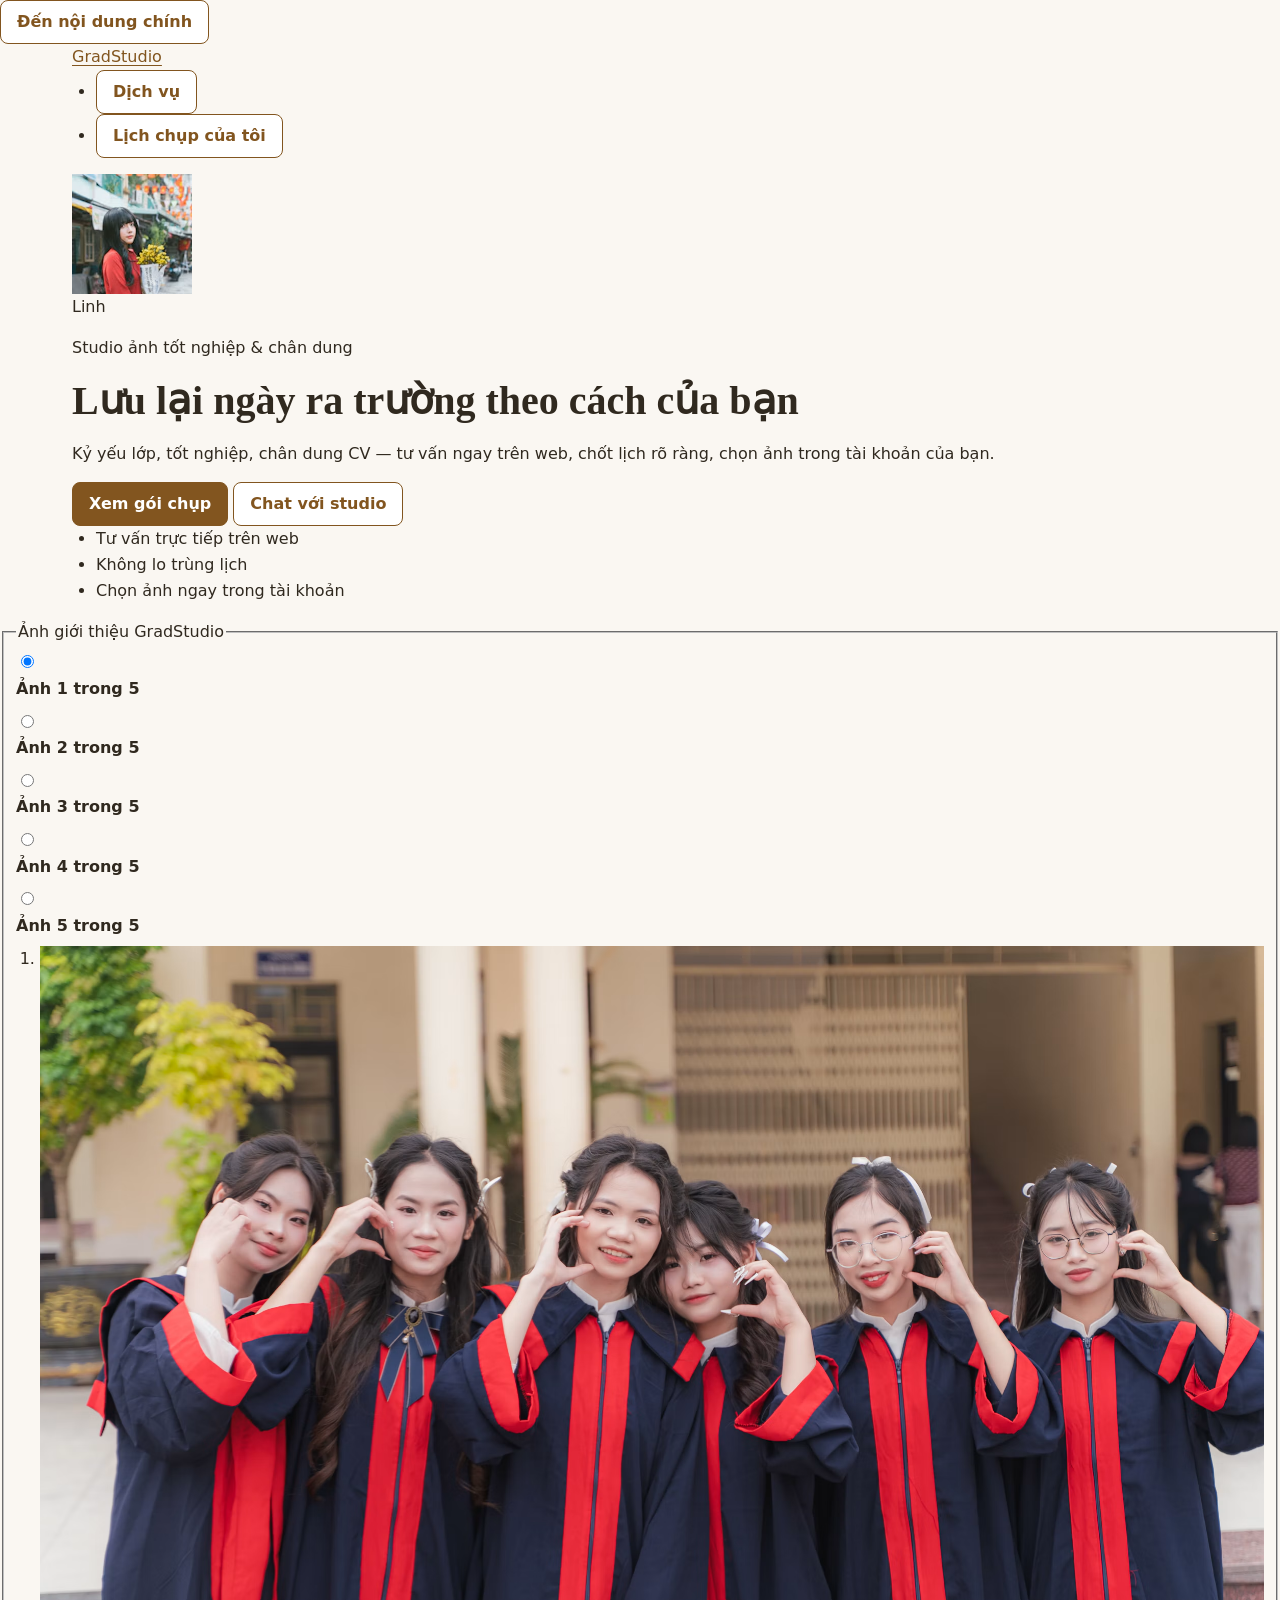
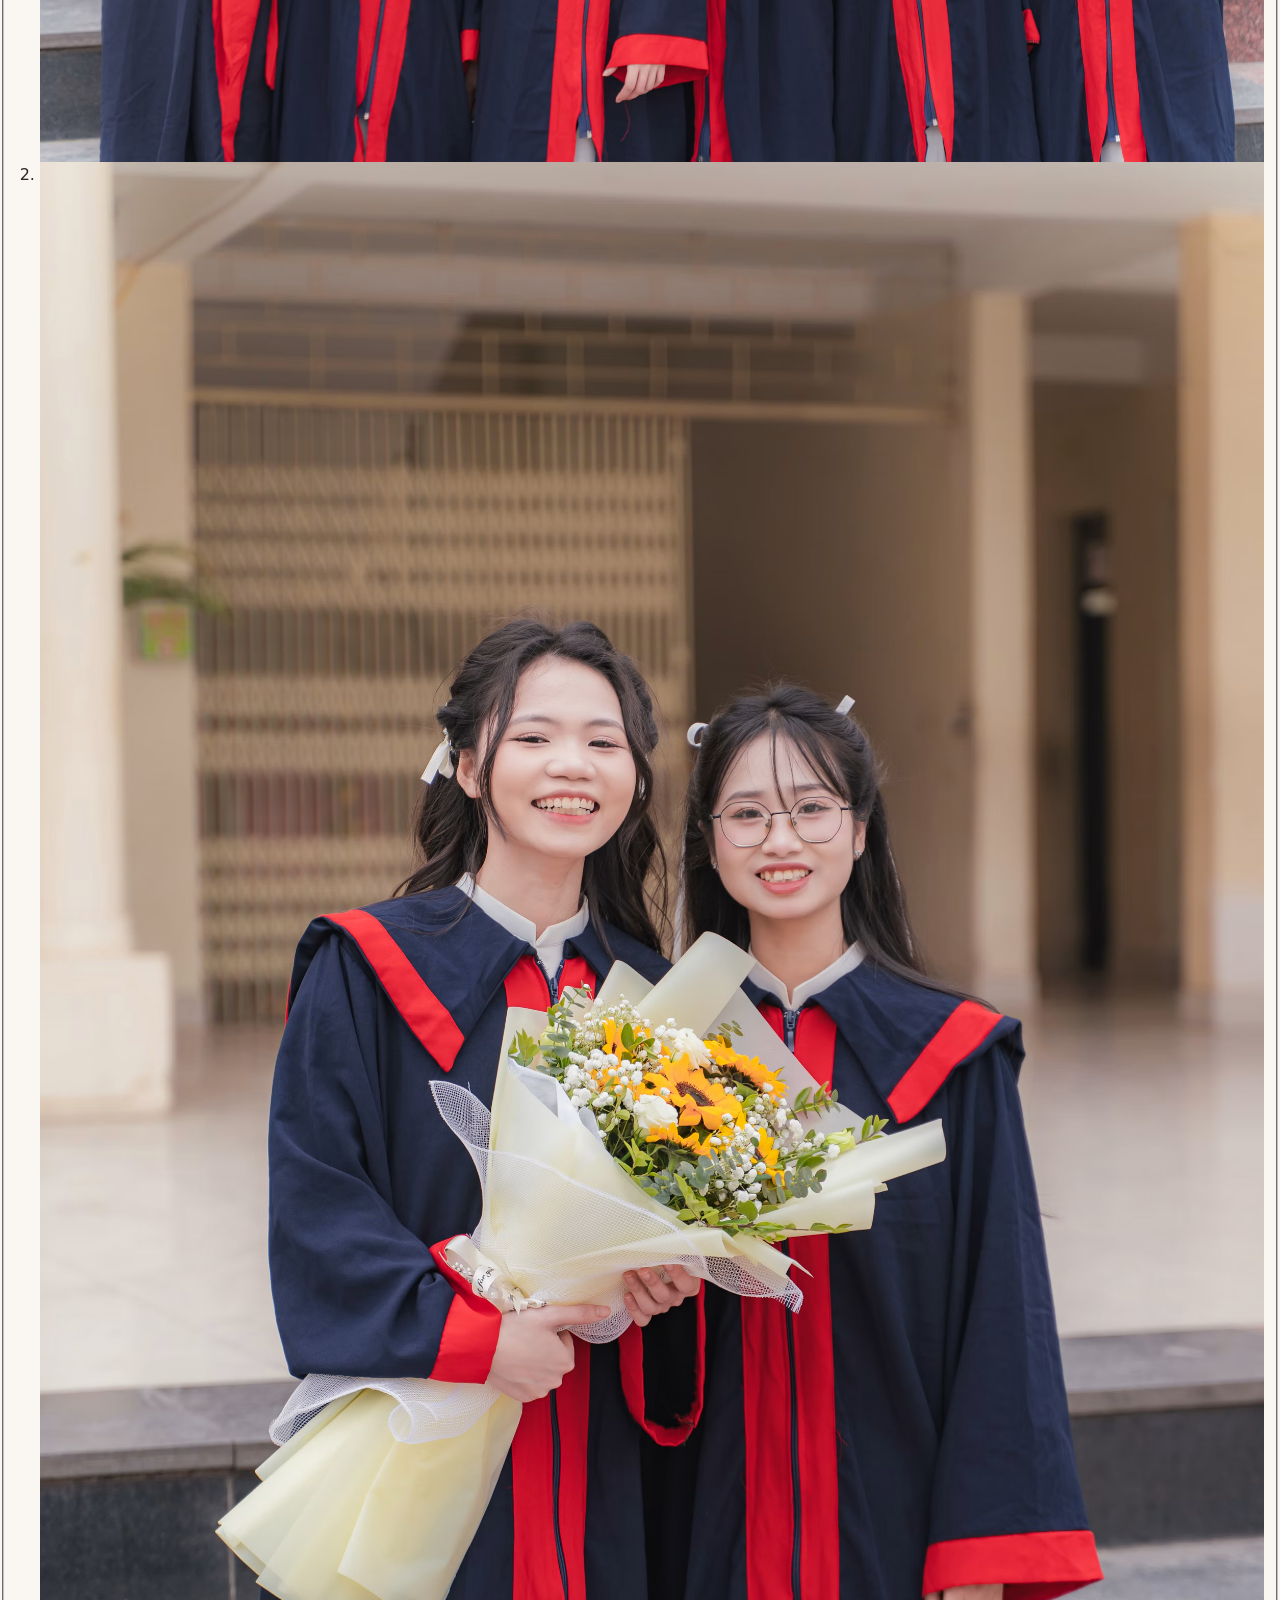
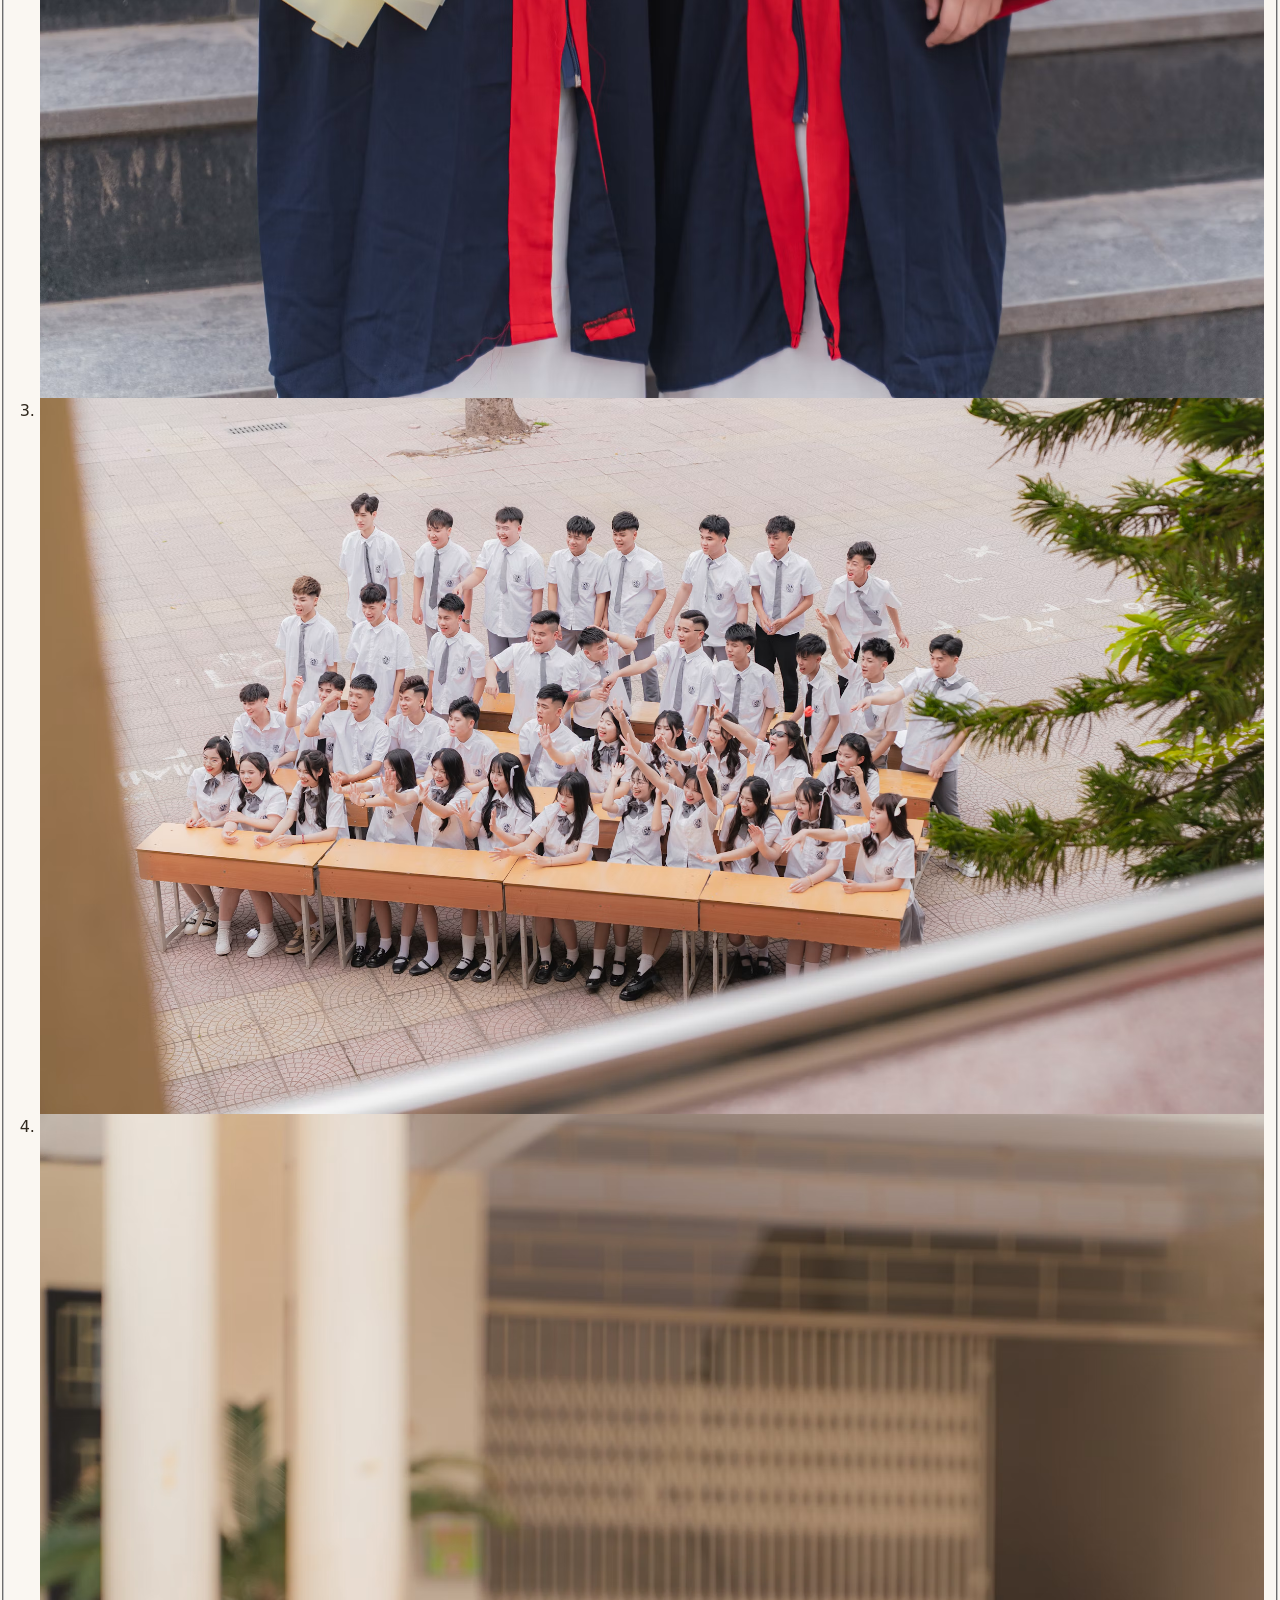
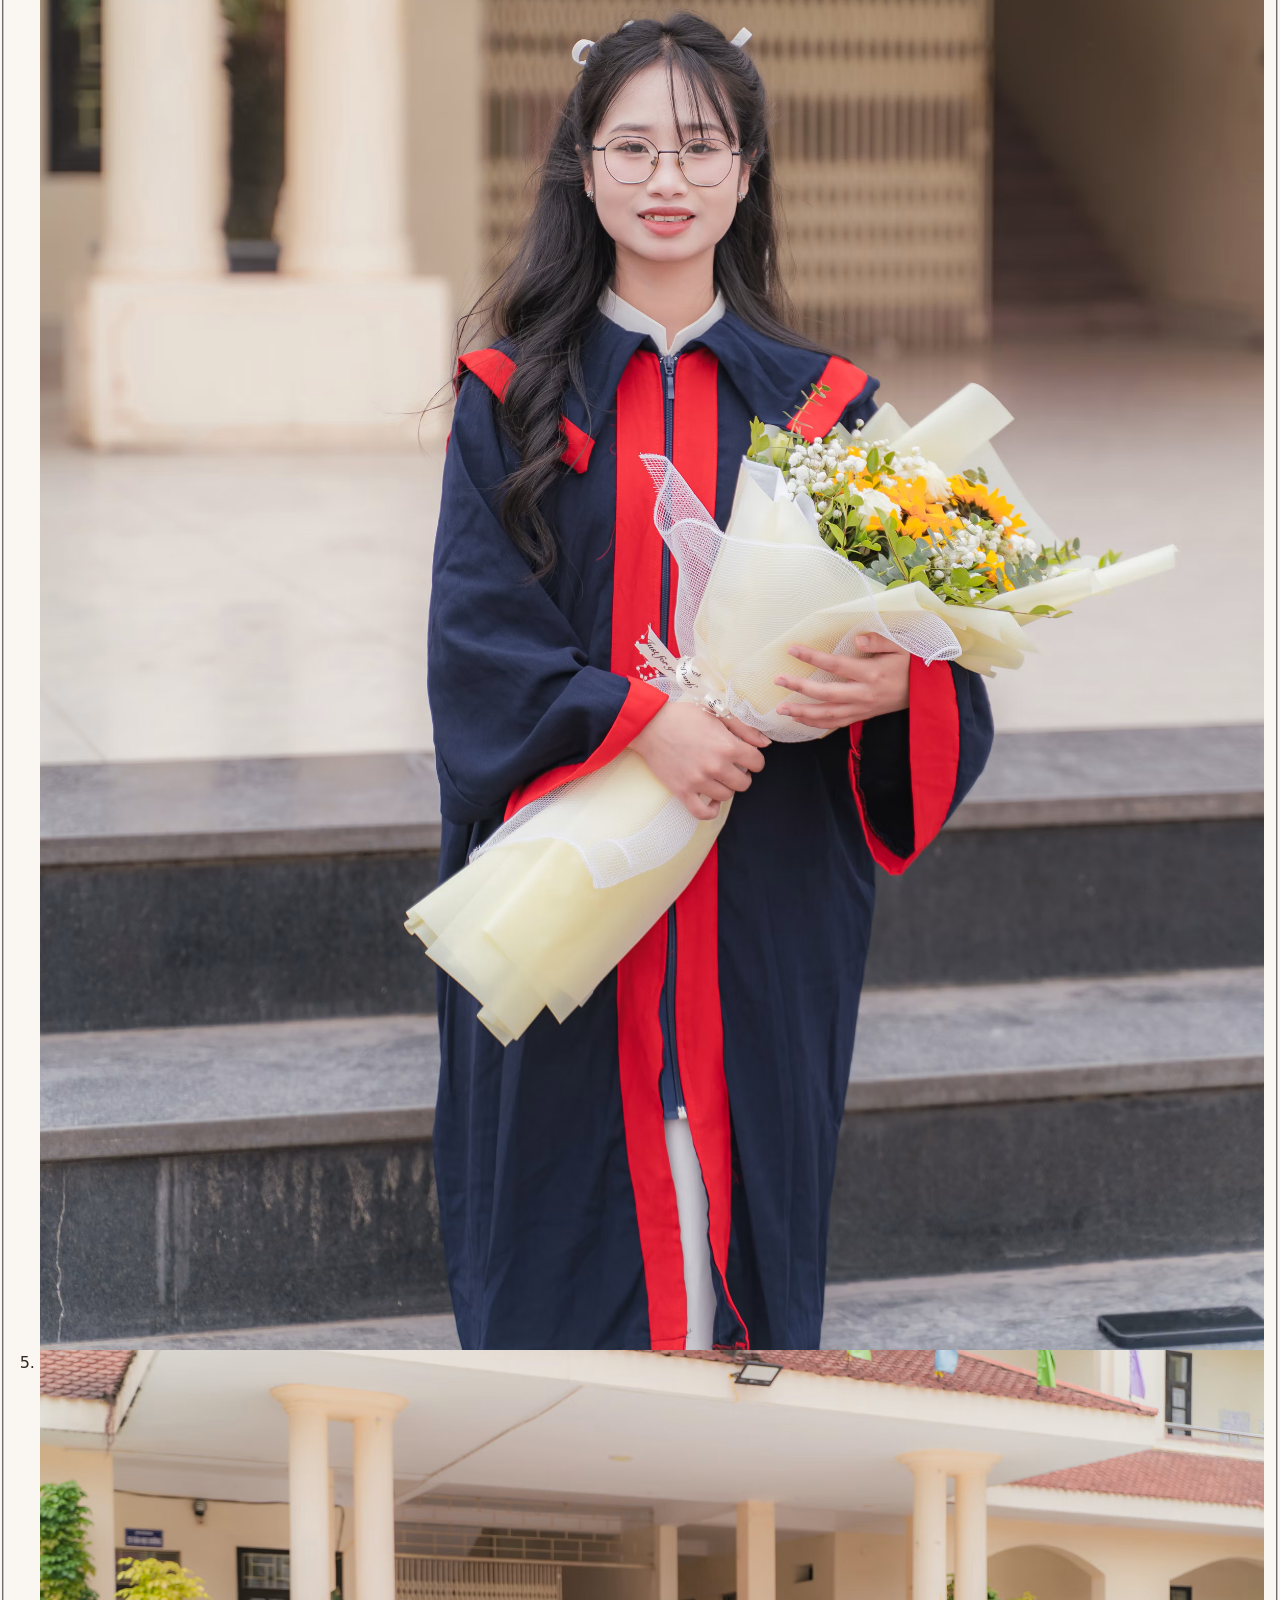
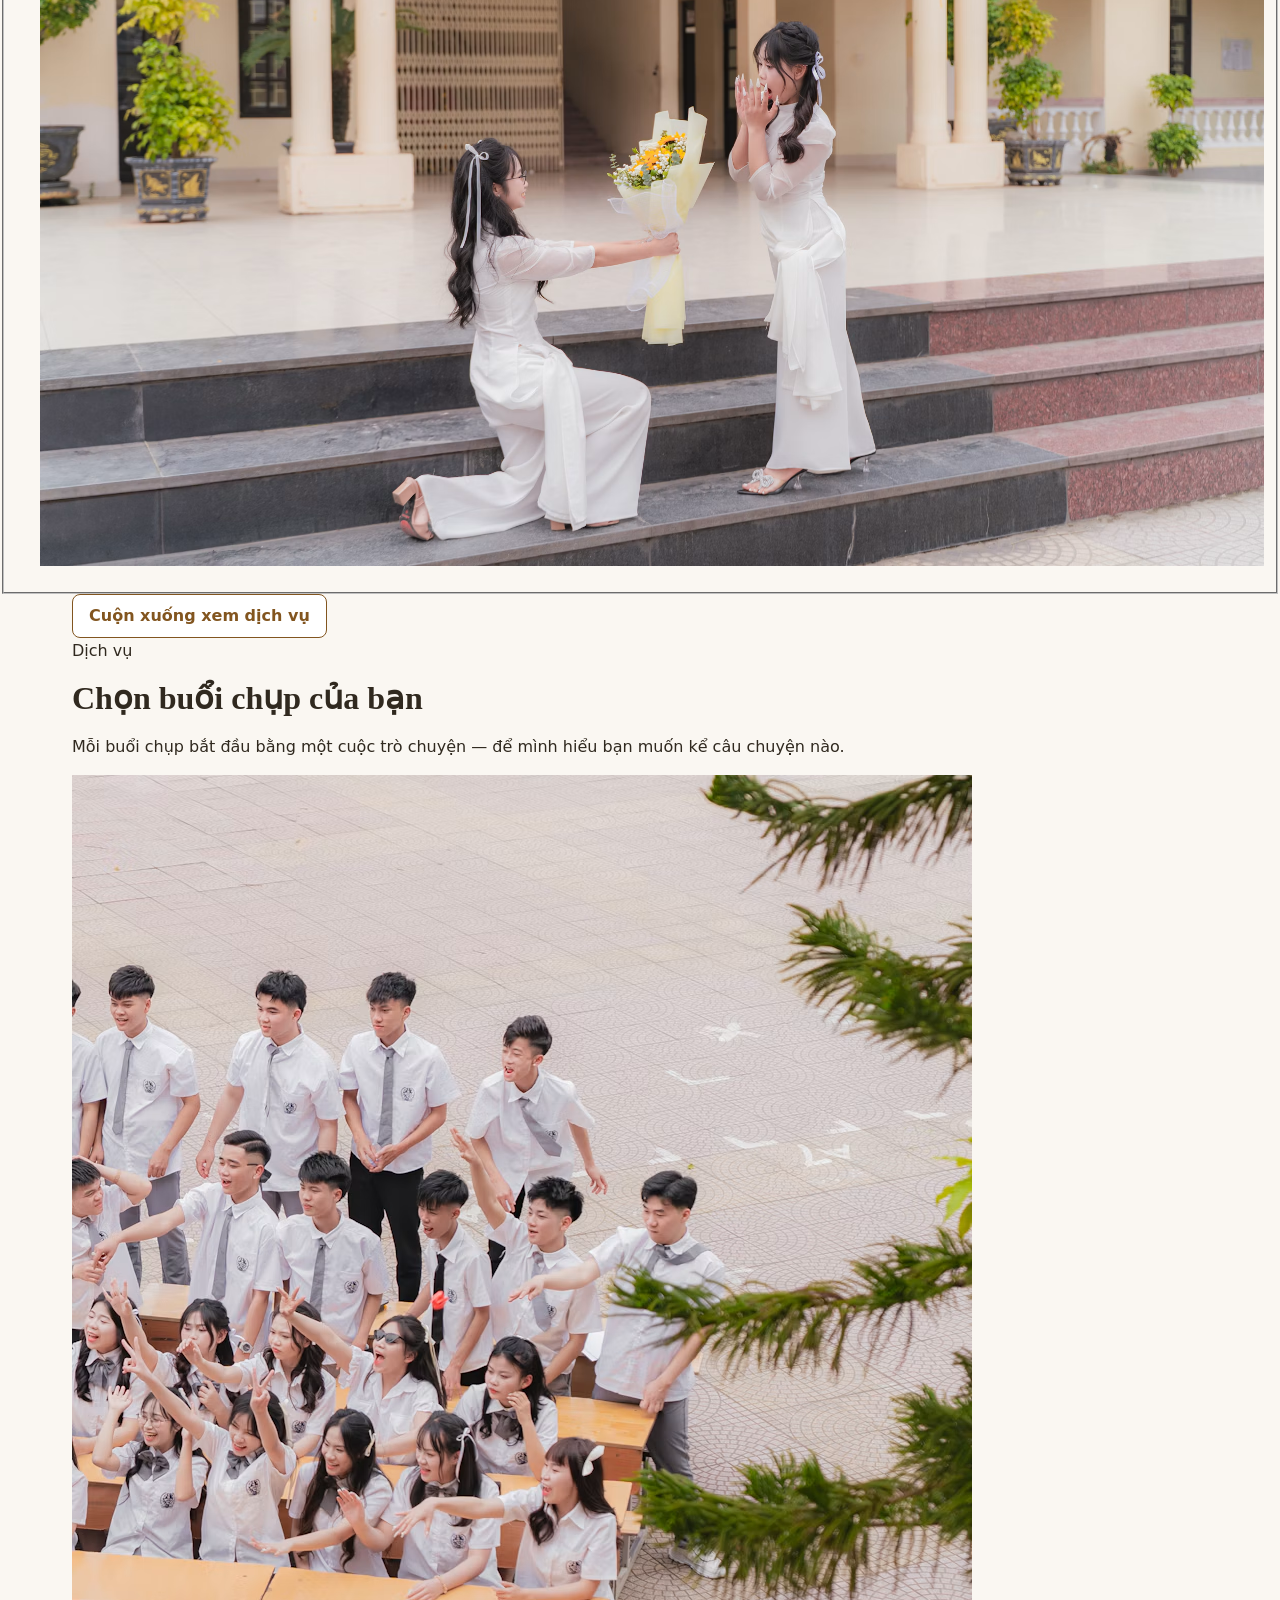
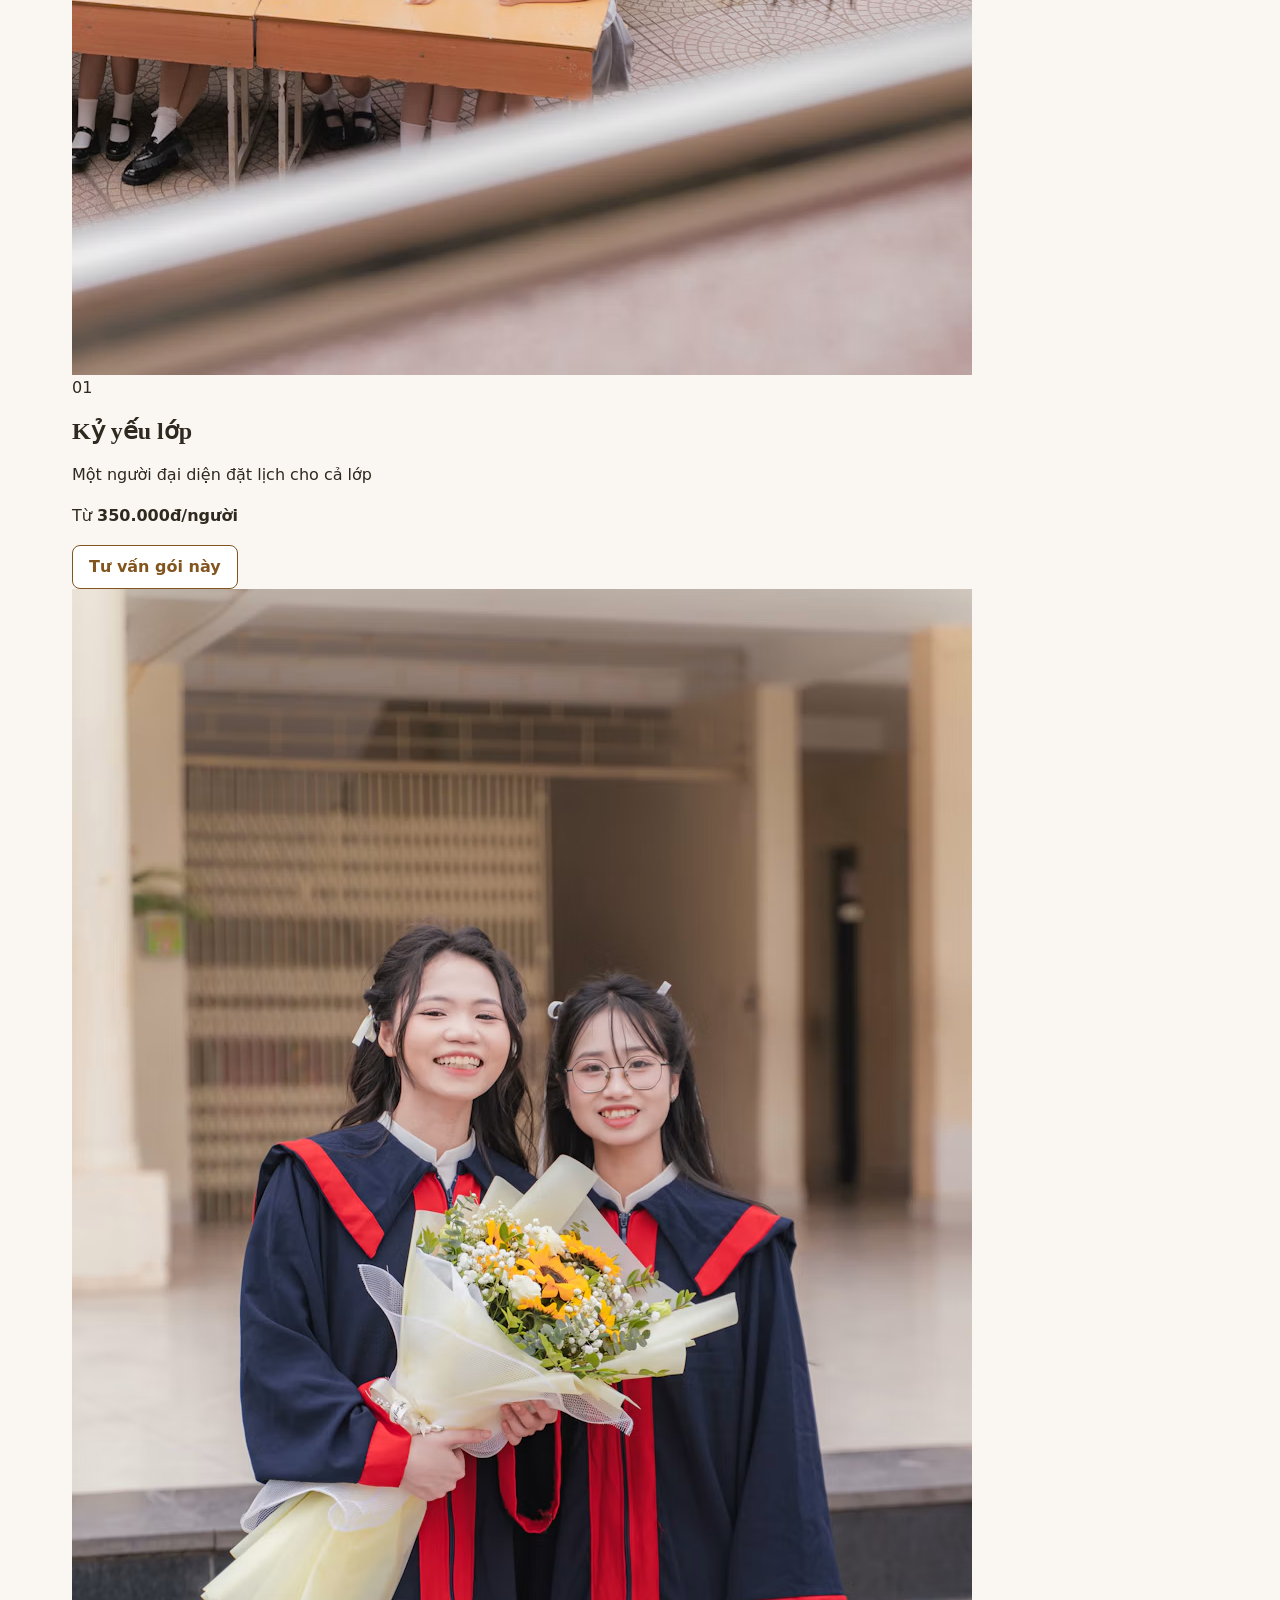
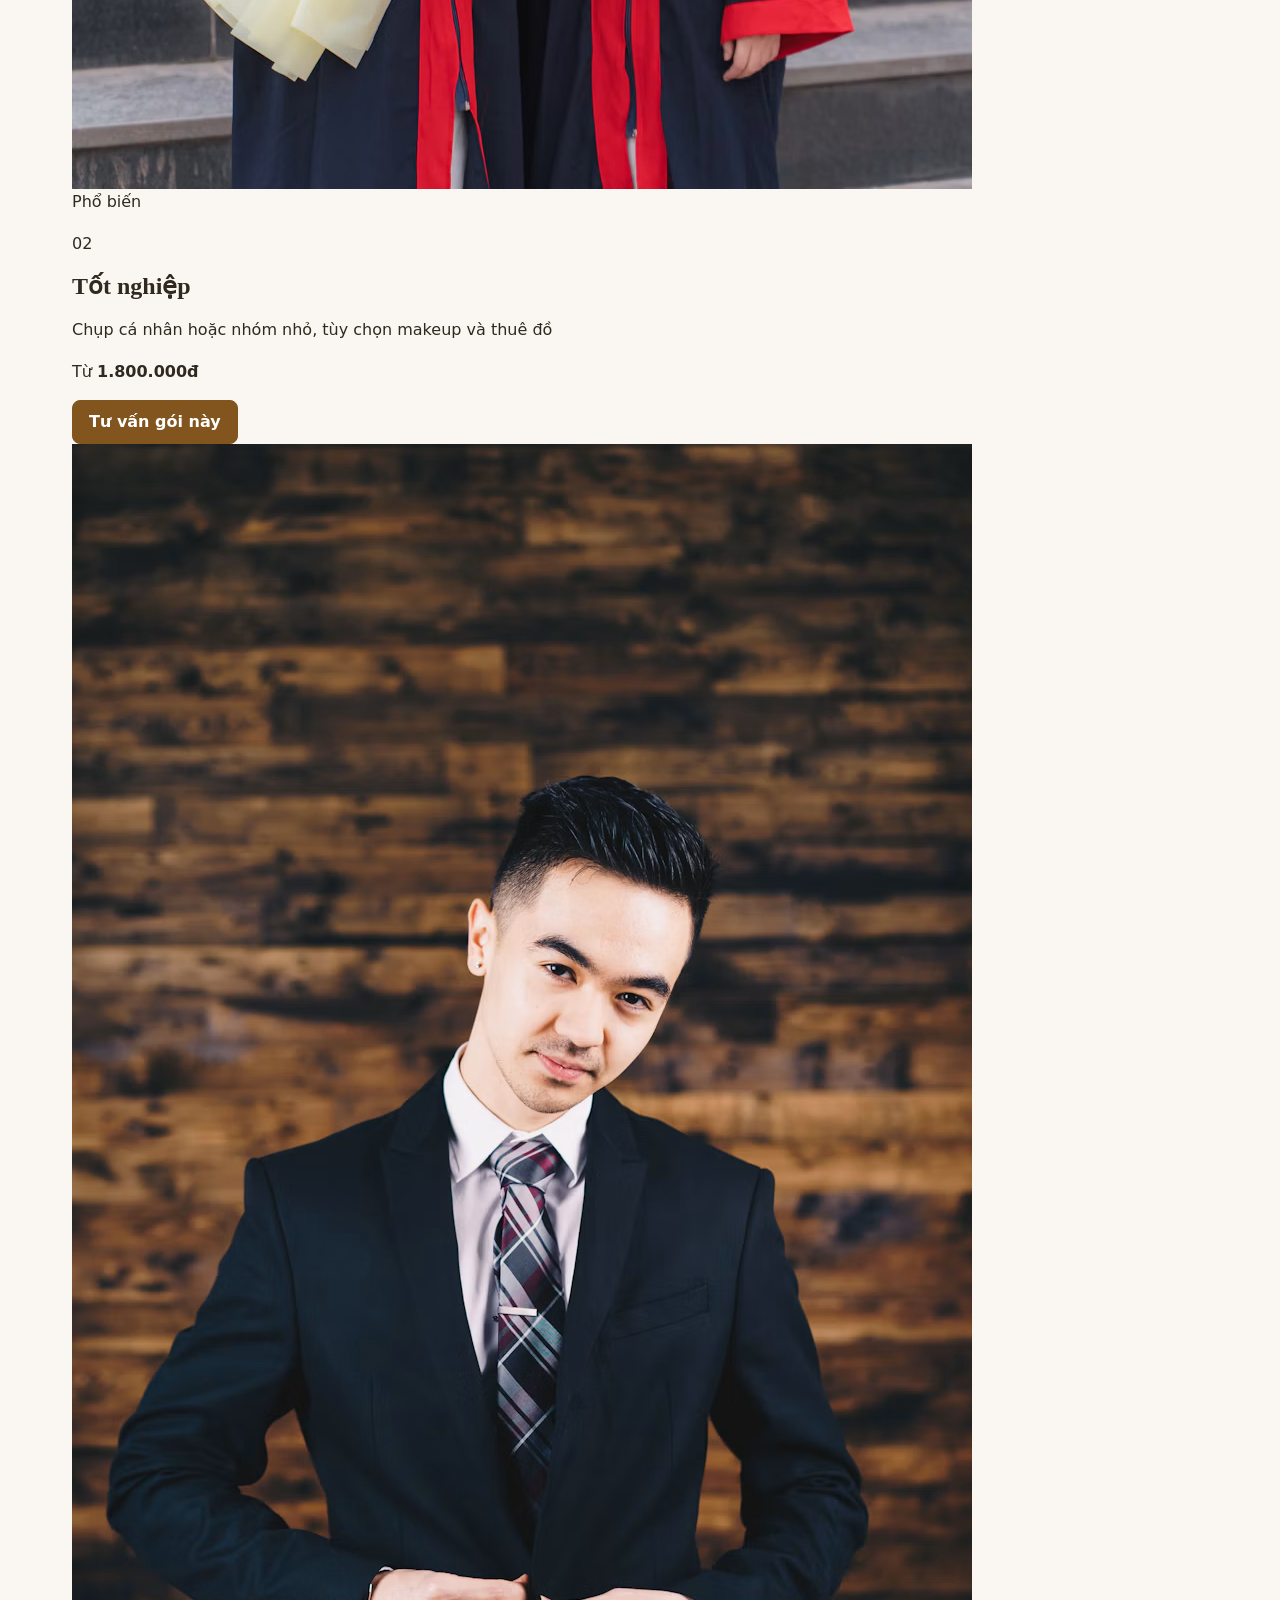
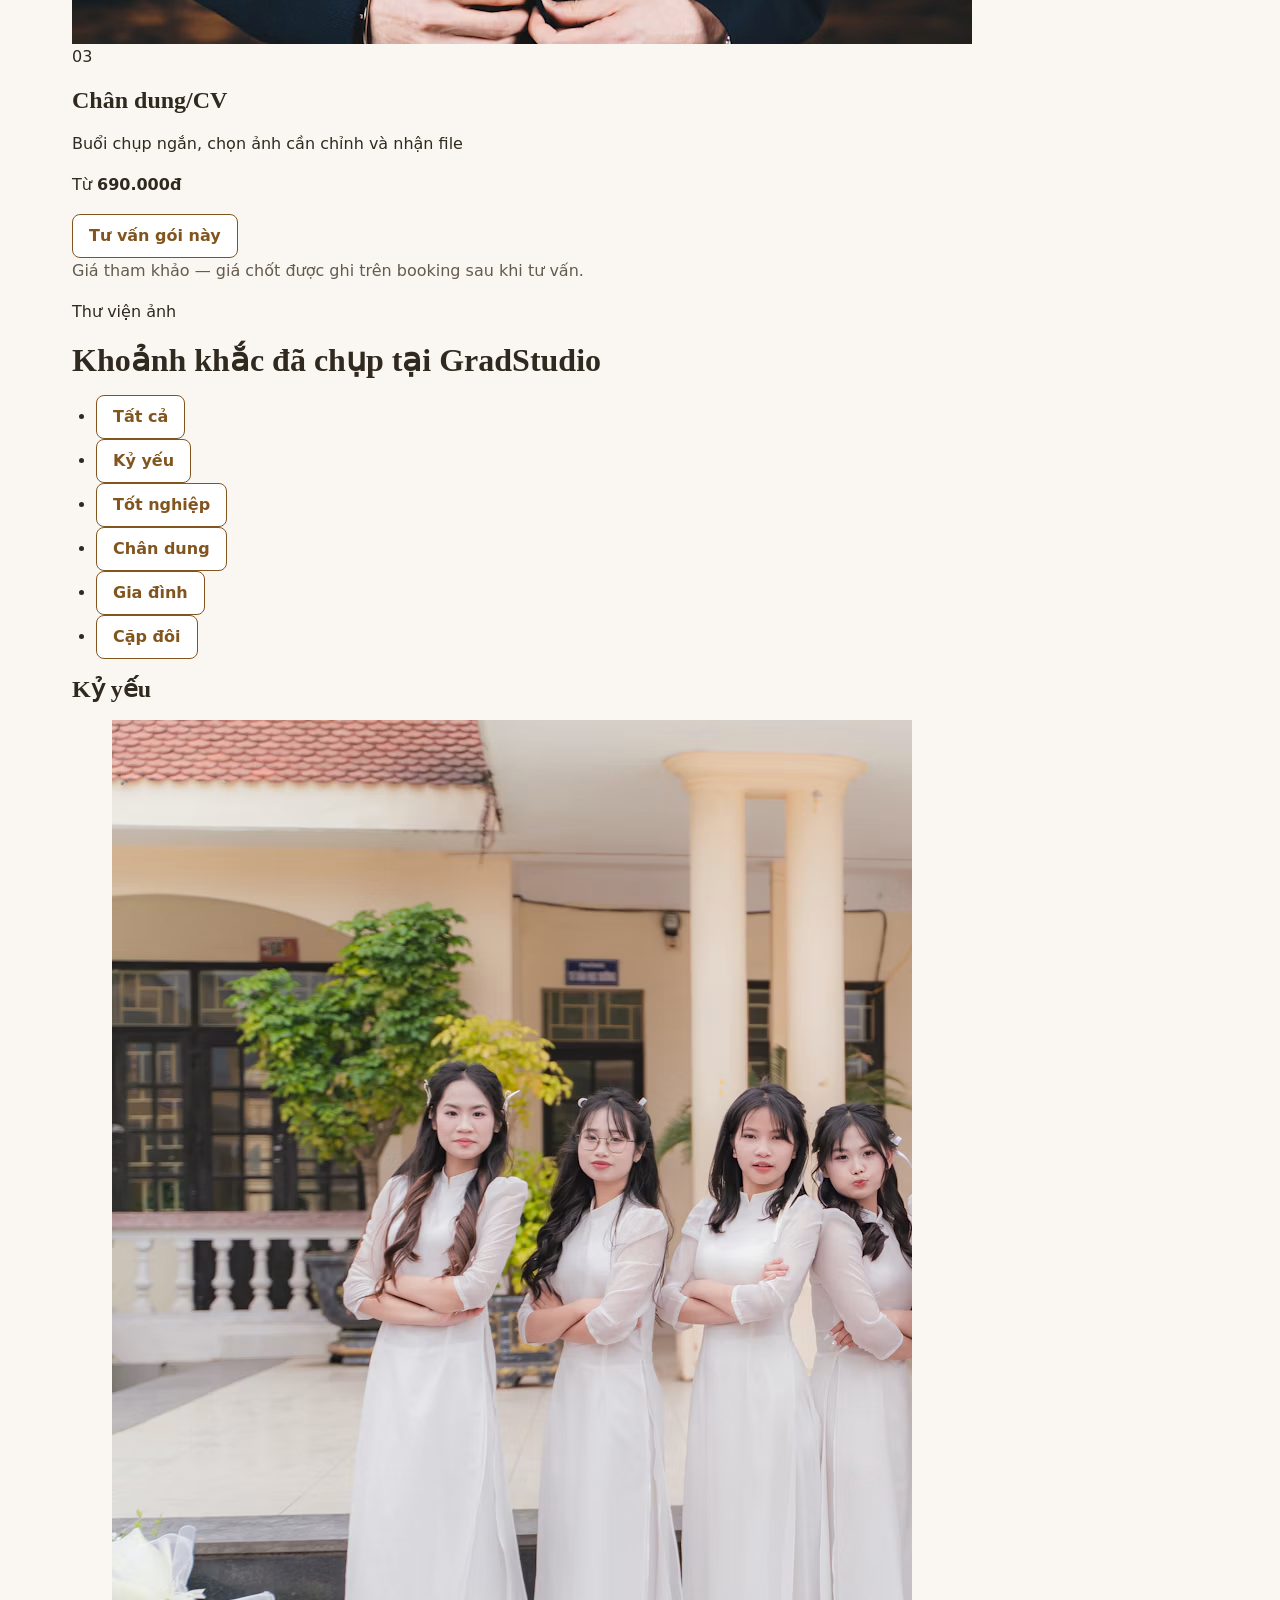
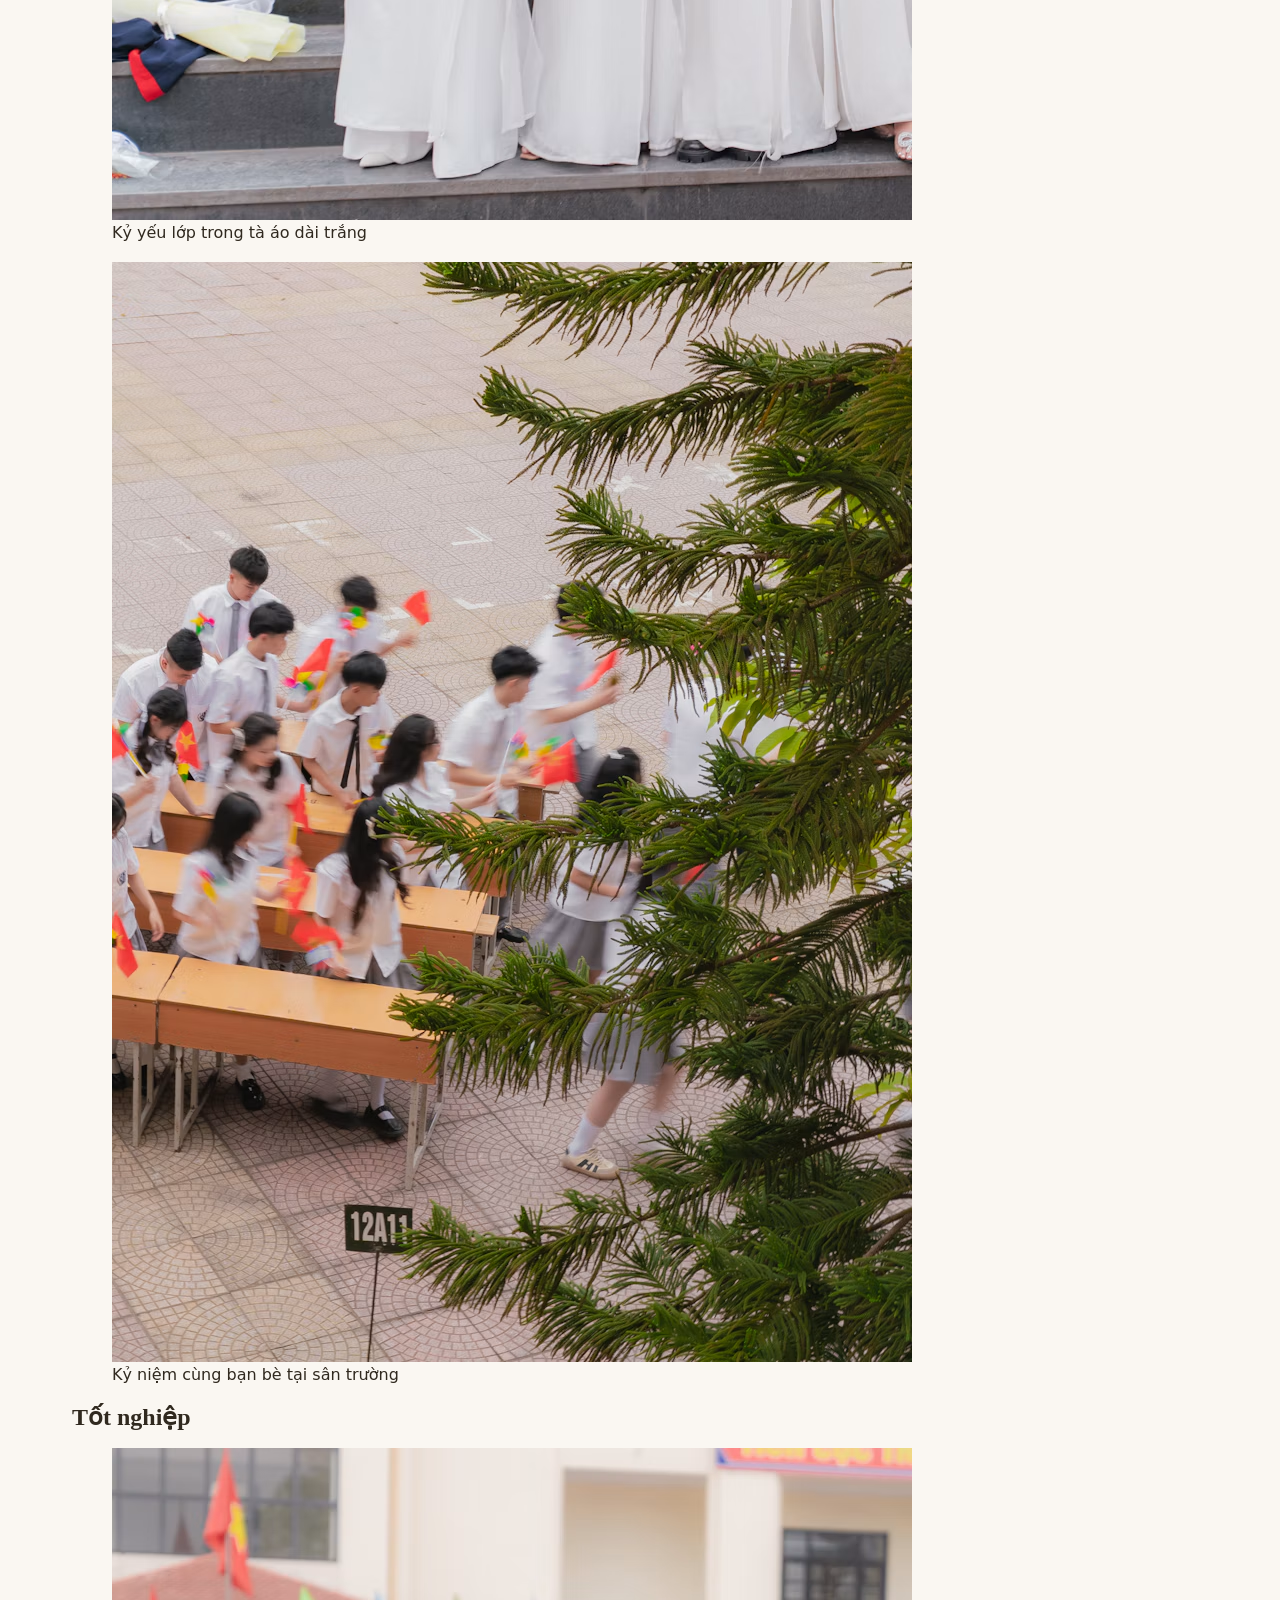
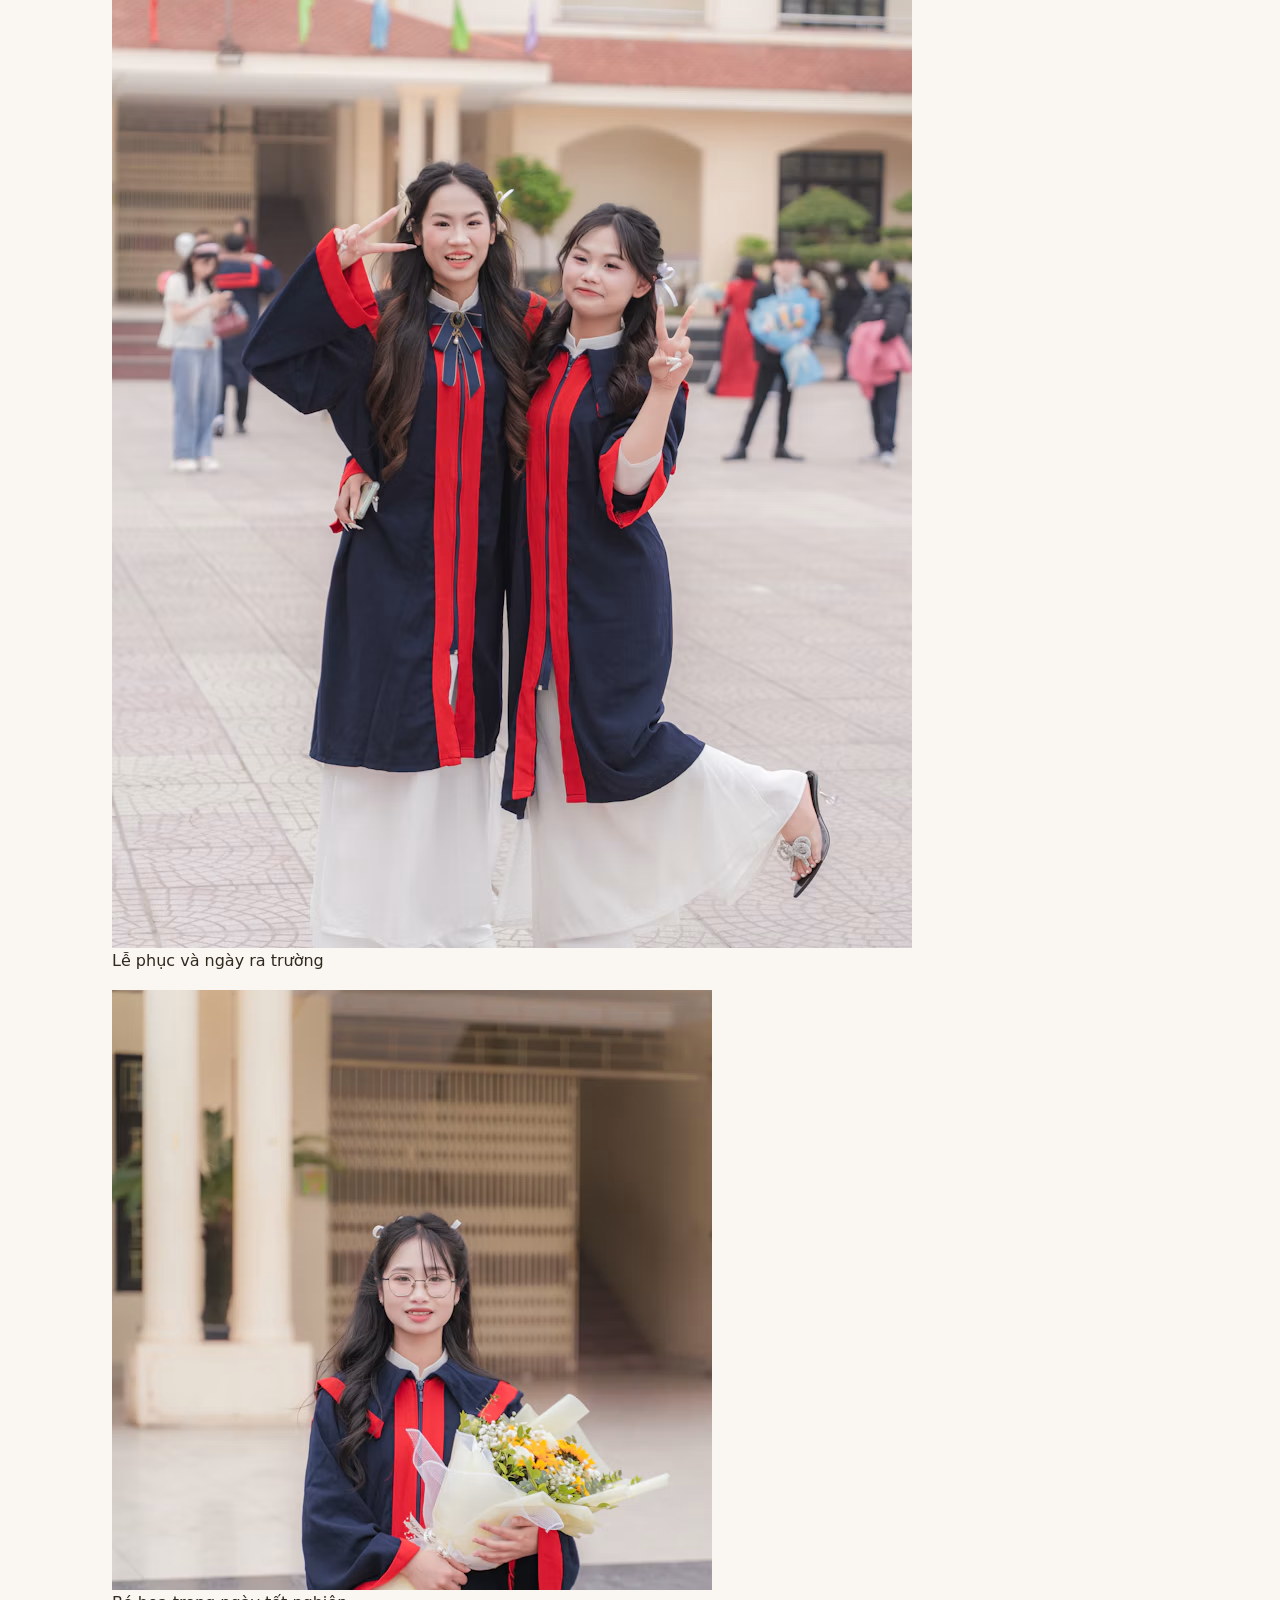
==== index.html @ 0e50f872 "feat: add semantic HTML structure for services screen" ====
<!doctype html>
<html lang="vi">
<head>
  <meta charset="UTF-8">
  <meta name="viewport" content="width=device-width, initial-scale=1">
  <meta name="description" content="GradStudio — dịch vụ chụp kỷ yếu lớp, tốt nghiệp và chân dung; xem ảnh mẫu và hội thoại tư vấn lịch chụp.">
  <title>Dịch vụ và chat | GradStudio</title>
  <link rel="stylesheet" href="css/common.css">
</head>
<body>
  <a class="button button--secondary services-skip-link" href="#main-content">Đến nội dung chính</a>

  <header class="services-header">
    <div class="container services-header-content">
      <a class="services-brand" href="index.html" aria-label="GradStudio — trang dịch vụ">GradStudio</a>
      <nav class="services-navigation" aria-label="Điều hướng chính">
        <ul>
          <li><a class="button button--secondary" href="index.html" aria-current="page">Dịch vụ</a></li>
          <li><a class="button button--secondary" href="my-appointments.html">Lịch chụp của tôi</a></li>
        </ul>
      </nav>
      <p class="services-customer">
        <img src="assets/images/avatar-linh.avif" alt="" width="120" height="120">
        <span>Linh</span>
      </p>
    </div>
  </header>

  <main id="main-content">
    <section class="services-hero" aria-labelledby="hero-title">
      <div class="container services-hero-content">
        <p class="services-eyebrow">Studio ảnh tốt nghiệp &amp; chân dung</p>
        <h1 id="hero-title">Lưu lại ngày <span class="services-heading-accent">ra trường</span> theo cách của bạn</h1>
        <p>Kỷ yếu lớp, tốt nghiệp, chân dung CV — tư vấn ngay trên web, chốt lịch rõ ràng, chọn ảnh trong tài khoản của bạn.</p>
        <div class="services-actions">
          <a class="button" href="#packages">Xem gói chụp</a>
          <a class="button button--secondary" href="#chat">Chat với studio</a>
        </div>
        <ul class="services-benefits">
          <li>Tư vấn trực tiếp trên web</li>
          <li>Không lo trùng lịch</li>
          <li>Chọn ảnh ngay trong tài khoản</li>
        </ul>
      </div>

      <!-- Step 8: use checked radio siblings to select slides with CSS only.
           Until page CSS exists, all five decorative images remain visible. -->
      <fieldset class="services-hero-slideshow">
        <legend>Ảnh giới thiệu GradStudio</legend>
        <input class="services-hero-selector" type="radio" name="hero-slide" id="hero-slide-1" checked>
        <label class="form-label services-hero-choice" for="hero-slide-1">Ảnh 1 trong 5</label>
        <input class="services-hero-selector" type="radio" name="hero-slide" id="hero-slide-2">
        <label class="form-label services-hero-choice" for="hero-slide-2">Ảnh 2 trong 5</label>
        <input class="services-hero-selector" type="radio" name="hero-slide" id="hero-slide-3">
        <label class="form-label services-hero-choice" for="hero-slide-3">Ảnh 3 trong 5</label>
        <input class="services-hero-selector" type="radio" name="hero-slide" id="hero-slide-4">
        <label class="form-label services-hero-choice" for="hero-slide-4">Ảnh 4 trong 5</label>
        <input class="services-hero-selector" type="radio" name="hero-slide" id="hero-slide-5">
        <label class="form-label services-hero-choice" for="hero-slide-5">Ảnh 5 trong 5</label>
        <ol class="services-hero-slides" aria-hidden="true">
          <li class="services-hero-slide"><img src="assets/images/hero-01.avif" alt="" width="2400" height="1600"></li>
          <li class="services-hero-slide"><img src="assets/images/hero-02.avif" alt="" width="2400" height="3600"></li>
          <li class="services-hero-slide"><img src="assets/images/hero-03.avif" alt="" width="2400" height="1403"></li>
          <li class="services-hero-slide"><img src="assets/images/hero-04.avif" alt="" width="2400" height="3600"></li>
          <li class="services-hero-slide"><img src="assets/images/hero-05.avif" alt="" width="2400" height="1600"></li>
        </ol>
      </fieldset>
      <div class="container"><a class="button button--secondary" href="#packages">Cuộn xuống xem dịch vụ</a></div>
    </section>

    <section id="packages" class="container services-packages" aria-labelledby="packages-title">
      <header>
        <p class="services-eyebrow">Dịch vụ</p>
        <h2 id="packages-title">Chọn buổi chụp <span class="services-heading-accent">của bạn</span></h2>
        <p>Mỗi buổi chụp bắt đầu bằng một cuộc trò chuyện — để mình hiểu bạn muốn kể câu chuyện nào.</p>
      </header>
      <div class="services-package-list">
        <article id="package-class" class="services-package" aria-labelledby="package-class-title">
          <img src="assets/images/service-class.avif" alt="Tập thể lớp trong đồng phục trắng cùng chụp ảnh kỷ yếu." width="900" height="1200" loading="lazy">
          <p class="services-package-number" aria-hidden="true">01</p>
          <h3 id="package-class-title">Kỷ yếu lớp</h3>
          <p>Một người đại diện đặt lịch cho cả lớp</p>
          <p class="services-price">Từ <strong>350.000đ/người</strong></p>
          <a class="button button--secondary" href="#chat" aria-label="Tư vấn gói Kỷ yếu lớp">Tư vấn gói này</a>
        </article>
        <article id="package-graduation" class="services-package services-package-featured" aria-labelledby="package-graduation-title">
          <img src="assets/images/service-graduation.avif" alt="Hai bạn trong lễ phục tốt nghiệp cầm hoa trước sân trường." width="900" height="1200" loading="lazy">
          <p class="services-package-badge">Phổ biến</p>
          <p class="services-package-number" aria-hidden="true">02</p>
          <h3 id="package-graduation-title">Tốt nghiệp</h3>
          <p>Chụp cá nhân hoặc nhóm nhỏ, tùy chọn makeup và thuê đồ</p>
          <p class="services-price">Từ <strong>1.800.000đ</strong></p>
          <a class="button" href="#chat" aria-label="Tư vấn gói Tốt nghiệp">Tư vấn gói này</a>
        </article>
        <article id="package-portrait" class="services-package" aria-labelledby="package-portrait-title">
          <img src="assets/images/service-portrait.avif" alt="Ảnh chân dung một người mặc vest và cà vạt trên nền tường gạch." width="900" height="1200" loading="lazy">
          <p class="services-package-number" aria-hidden="true">03</p>
          <h3 id="package-portrait-title">Chân dung/CV</h3>
          <p>Buổi chụp ngắn, chọn ảnh cần chỉnh và nhận file</p>
          <p class="services-price">Từ <strong>690.000đ</strong></p>
          <a class="button button--secondary" href="#chat" aria-label="Tư vấn gói Chân dung/CV">Tư vấn gói này</a>
        </article>
      </div>
      <p class="text-muted">Giá tham khảo — giá chốt được ghi trên booking sau khi tư vấn.</p>
    </section>

    <section id="gallery" class="services-gallery" aria-labelledby="gallery-title">
      <header class="container">
        <p class="services-eyebrow">Thư viện ảnh</p>
        <h2 id="gallery-title">Khoảnh khắc <span class="services-heading-accent">đã chụp</span> tại GradStudio</h2>
        <!-- Static category navigation replaces the source's dynamic filters. -->
        <nav class="services-gallery-categories" aria-label="Nhóm ảnh tham khảo">
          <ul>
            <li><a class="button button--secondary" href="#gallery-photos">Tất cả</a></li>
            <li><a class="button button--secondary" href="#gallery-class">Kỷ yếu</a></li>
            <li><a class="button button--secondary" href="#gallery-graduation">Tốt nghiệp</a></li>
            <li><a class="button button--secondary" href="#gallery-portrait">Chân dung</a></li>
            <li><a class="button button--secondary" href="#gallery-family">Gia đình</a></li>
            <li><a class="button button--secondary" href="#gallery-couple">Cặp đôi</a></li>
          </ul>
        </nav>
      </header>
      <!-- Captions describe the supplied assets; original captions are not all supplied. -->
      <div id="gallery-photos" class="container services-gallery-photos">
        <section id="gallery-class" class="services-gallery-group" aria-labelledby="gallery-class-title">
          <h3 id="gallery-class-title">Kỷ yếu</h3>
          <figure class="services-gallery-photo">
            <img src="assets/images/gallery-class-white-ao-dai--photo-1743329468860-478b1a5ae547.avif" alt="Các bạn mặc áo dài trắng chụp kỷ yếu cùng nhau." width="800" height="1100" loading="lazy">
            <figcaption>Kỷ yếu lớp trong tà áo dài trắng</figcaption>
          </figure>
          <figure class="services-gallery-photo">
            <img src="assets/images/gallery-class-courtyard--photo-1743329572562-79844608fd2a.avif" alt="Một nhóm bạn chụp ảnh kỷ yếu tại sân trường." width="800" height="1100" loading="lazy">
            <figcaption>Kỷ niệm cùng bạn bè tại sân trường</figcaption>
          </figure>
        </section>
        <section id="gallery-graduation" class="services-gallery-group" aria-labelledby="gallery-graduation-title">
          <h3 id="gallery-graduation-title">Tốt nghiệp</h3>
          <figure class="services-gallery-photo">
            <img src="assets/images/gallery-graduates-red-gowns-portrait--photo-1743327544772-52ca61ce0c27.avif" alt="Ảnh tốt nghiệp trong lễ phục có dải màu đỏ." width="800" height="1100" loading="lazy">
            <figcaption>Lễ phục và ngày ra trường</figcaption>
          </figure>
          <figure class="services-gallery-photo">
            <img src="assets/images/gallery-graduate-bouquet--photo-1743327608361-698da1c56900.avif" alt="Bạn tốt nghiệp cầm bó hoa lưu niệm." width="600" height="600" loading="lazy">
            <figcaption>Bó hoa trong ngày tốt nghiệp</figcaption>
          </figure>
        </section>
        <section id="gallery-portrait" class="services-gallery-group" aria-labelledby="gallery-portrait-title">
          <h3 id="gallery-portrait-title">Chân dung</h3>
          <figure class="services-gallery-photo">
            <img src="assets/images/gallery-portrait-red-ao-dai--photo-1674401627432-740701025414.avif" alt="Ảnh chân dung một người mặc áo dài đỏ." width="800" height="1100" loading="lazy">
            <figcaption>Chân dung áo dài đỏ</figcaption>
          </figure>
          <figure class="services-gallery-photo">
            <img src="assets/images/gallery-portrait-man--photo-1681097561932-36d0df02b379.avif" alt="Ảnh chân dung nam." width="600" height="600" loading="lazy">
            <figcaption>Chân dung cá nhân</figcaption>
          </figure>
          <figure class="services-gallery-photo">
            <img src="assets/images/gallery-portrait-white-ao-dai--photo-1702617112944-61a5811ab7c0.avif" alt="Ảnh chân dung một người mặc áo dài trắng, tóc dài buông trên vai." width="800" height="1100" loading="lazy">
            <figcaption>Mái tóc dài và ánh sáng cửa sổ</figcaption>
          </figure>
        </section>
        <section id="gallery-family" class="services-gallery-group" aria-labelledby="gallery-family-title">
          <h3 id="gallery-family-title">Gia đình</h3>
          <figure class="services-gallery-photo">
            <img src="assets/images/gallery-family-portrait--photo-1647833197770-ecf18b7f0ef7.avif" alt="Ảnh chân dung các thành viên trong một gia đình." width="800" height="1100" loading="lazy">
            <figcaption>Gia đình bên nhau</figcaption>
          </figure>
          <figure class="services-gallery-photo">
            <img src="assets/images/gallery-mother-children--photo-1667354436356-a6264939ff27.avif" alt="Người mẹ chụp ảnh cùng các con." width="800" height="1100" loading="lazy">
            <figcaption>Khoảnh khắc mẹ và các con</figcaption>
          </figure>
        </section>
        <section id="gallery-couple" class="services-gallery-group" aria-labelledby="gallery-couple-title">
          <h3 id="gallery-couple-title">Cặp đôi</h3>
          <figure class="services-gallery-photo">
            <img src="assets/images/gallery-family-couple--photo-1596034533311-e9b93d5ba017.avif" alt="Hai người cùng chụp ảnh lưu niệm." width="600" height="600" loading="lazy">
            <figcaption>Cùng nhau lưu giữ kỷ niệm</figcaption>
          </figure>
          <figure class="services-gallery-photo">
            <img src="assets/images/gallery-couple-silhouette--photo-1731566971965-acfb1151fc34.avif" alt="Bóng một cặp đôi trong ánh sáng phía sau." width="600" height="600" loading="lazy">
            <figcaption>Cặp đôi trong ánh sáng</figcaption>
          </figure>
          <figure class="services-gallery-photo">
            <img src="assets/images/gallery-wedding--photo-1579227638706-d1e85cb8960f.avif" alt="Ảnh cưới của một cặp đôi." width="800" height="1100" loading="lazy">
            <figcaption>Ngày chung đôi</figcaption>
          </figure>
        </section>
      </div>
    </section>

    <section id="process" class="container services-process" aria-labelledby="process-title">
      <p class="services-eyebrow">Quy trình</p>
      <h2 id="process-title">Từ một tin nhắn đến <span class="services-heading-accent">bộ ảnh</span> hoàn chỉnh</h2>
      <ol class="services-process-steps">
        <li>
          <h3>Chat tư vấn</h3>
          <p>Nhắn studio ngay trên web để hỏi gói, concept và giá.</p>
        </li>
        <li>
          <h3>Chốt lịch</h3>
          <p>Studio kiểm tra thợ chụp, makeup, phòng và giữ lịch cho bạn.</p>
          <p class="text-muted">Hai bên thống nhất giờ qua chat; lịch chỉ được giữ chính thức sau khi cọc 30% thành công và kiểm tra lại tài nguyên.</p>
        </li>
        <li>
          <h3>Buổi chụp</h3>
          <p>Ekip chuẩn bị theo checklist của từng loại buổi chụp.</p>
        </li>
        <li>
          <h3>Chọn ảnh &amp; nhận file</h3>
          <p>Chọn ảnh cần chỉnh trong tài khoản, nhận file khi hoàn tất.</p>
        </li>
      </ol>
      <p class="text-muted">Các bước chụp, chọn ảnh và nhận file mô tả quy trình dự kiến; chưa kết nối trong prototype tĩnh PA02.</p>
    </section>

    <section class="container services-class-story" aria-labelledby="class-story-title">
      <p class="services-eyebrow">Kỷ yếu lớp</p>
      <h2 id="class-story-title">Cả lớp, <span class="services-heading-accent">một khung hình</span></h2>
      <p>Một người đại diện đặt lịch cho cả lớp. Studio lo trang phục, makeup và lịch chụp cho cả nhóm.</p>
      <a class="button" href="#chat">Tư vấn kỷ yếu</a>
      <p class="text-muted">Bộ ảnh kỷ yếu tham khảo. Bản tĩnh chưa hỗ trợ kéo thả ảnh.</p>
      <ul class="services-class-photos">
        <li><img src="assets/images/gallery-class-ao-dai-campus--photo-1743329506172-58250a7a9bc3.avif" alt="Nhóm bạn mặc áo dài chụp tại khuôn viên trường." width="600" height="600" loading="lazy"></li>
        <li><img src="assets/images/gallery-class-friends--photo-1610208322193-07ba2fe4011d.avif" alt="Nhóm bạn cùng chụp ảnh lưu niệm." width="600" height="600" loading="lazy"></li>
        <li><img src="assets/images/gallery-class-group-outdoors--photo-1692862420545-7f0a76605e05.avif" alt="Tập thể lớp chụp ảnh ngoài trời." width="600" height="600" loading="lazy"></li>
        <li><img src="assets/images/gallery-graduates-blue-gowns--photo-1681567012434-d60fbdaf8dd1.avif" alt="Nhóm bạn trong lễ phục tốt nghiệp màu xanh." width="600" height="600" loading="lazy"></li>
        <li><img src="assets/images/gallery-graduates-group--photo-1566055390801-79215d22f4d2.avif" alt="Nhóm sinh viên lưu lại khoảnh khắc tốt nghiệp." width="600" height="600" loading="lazy"></li>
        <li><img src="assets/images/gallery-graduates-red-gowns--photo-1719408937898-e15b8638e1d8.avif" alt="Những người tốt nghiệp trong lễ phục màu đỏ." width="600" height="600" loading="lazy"></li>
        <li><img src="assets/images/gallery-graduates-yellow-stoles--photo-1678340458954-bd5c98b55c20.avif" alt="Nhóm bạn mặc lễ phục có dải choàng màu vàng." width="600" height="600" loading="lazy"></li>
        <li><img src="assets/images/gallery-graduates-forest--photo-1566055390879-c1e70dc0c836.avif" alt="Nhóm bạn trong lễ phục tốt nghiệp giữa những hàng cây." width="600" height="600" loading="lazy"></li>
        <li><img src="assets/images/gallery-graduates-trio--photo-1566055390950-e8334302c8cb.avif" alt="Ba người bạn chụp ảnh trong lễ phục tốt nghiệp." width="600" height="600" loading="lazy"></li>
        <li><img src="assets/images/gallery-graduation-celebration--photo-1716672452596-cb44428364fc.avif" alt="Nhóm bạn cùng mừng ngày tốt nghiệp." width="600" height="600" loading="lazy"></li>
        <li><img src="assets/images/gallery-class-ao-dai-campus-square--photo-1743329512271-b1985ee7e823.avif" alt="Ảnh kỷ yếu áo dài trong khuôn viên trường." width="600" height="600" loading="lazy"></li>
        <li><img src="assets/images/gallery-class-green-courtyard--photo-1546957221-37816b007052.avif" alt="Tập thể lớp chụp trong sân trường nhiều cây xanh." width="800" height="1100" loading="lazy"></li>
      </ul>
    </section>

    <section class="container services-faces" aria-labelledby="faces-title">
      <h2 id="faces-title">Những gương mặt <span class="services-heading-accent">đã ghé</span> GradStudio</h2>
      <!-- Decorative montage reuses local portraits; no invented names or reviews. -->
      <div class="services-faces-montage" aria-hidden="true">
        <img src="assets/images/gallery-graduate-bouquet--photo-1743327608361-698da1c56900.avif" alt="" width="600" height="600" loading="lazy">
        <img src="assets/images/gallery-class-friends--photo-1610208322193-07ba2fe4011d.avif" alt="" width="600" height="600" loading="lazy">
        <img src="assets/images/gallery-graduates-group--photo-1566055390801-79215d22f4d2.avif" alt="" width="600" height="600" loading="lazy">
        <img src="assets/images/gallery-portrait-white-ao-dai--photo-1702617112944-61a5811ab7c0.avif" alt="" width="800" height="1100" loading="lazy">
        <img src="assets/images/gallery-graduates-forest--photo-1566055390879-c1e70dc0c836.avif" alt="" width="600" height="600" loading="lazy">
        <img src="assets/images/gallery-portrait-garden--photo-1707741015015-e25a5796c20a.avif" alt="" width="600" height="600" loading="lazy">
        <img src="assets/images/gallery-class-white-ao-dai--photo-1743329468860-478b1a5ae547.avif" alt="" width="800" height="1100" loading="lazy">
        <img src="assets/images/gallery-class-ao-dai-campus--photo-1743329506172-58250a7a9bc3.avif" alt="" width="600" height="600" loading="lazy">
        <img src="assets/images/gallery-class-group-outdoors--photo-1692862420545-7f0a76605e05.avif" alt="" width="600" height="600" loading="lazy">
        <img src="assets/images/gallery-graduates-yellow-stoles--photo-1678340458954-bd5c98b55c20.avif" alt="" width="600" height="600" loading="lazy">
        <img src="assets/images/gallery-portrait-man--photo-1681097561932-36d0df02b379.avif" alt="" width="600" height="600" loading="lazy">
        <img src="assets/images/gallery-graduates-red-gowns--photo-1719408937898-e15b8638e1d8.avif" alt="" width="600" height="600" loading="lazy">
        <img src="assets/images/gallery-portrait-white-ao-dai-fence--photo-1707741015118-4060b50308ff.avif" alt="" width="600" height="600" loading="lazy">
        <img src="assets/images/gallery-class-ao-dai-campus-square--photo-1743329512271-b1985ee7e823.avif" alt="" width="600" height="600" loading="lazy">
        <img src="assets/images/gallery-graduates-trio--photo-1566055390950-e8334302c8cb.avif" alt="" width="600" height="600" loading="lazy">
        <img src="assets/images/gallery-portrait-red-ao-dai-square--photo-1674401796357-1f086e972388.avif" alt="" width="600" height="600" loading="lazy">
        <img src="assets/images/gallery-couple-silhouette--photo-1731566971965-acfb1151fc34.avif" alt="" width="600" height="600" loading="lazy">
        <img src="assets/images/gallery-portrait-white-ao-dai-outdoors--photo-1700721154874-78695c314eed.avif" alt="" width="600" height="600" loading="lazy">
        <img src="assets/images/gallery-class-students--photo-1711385533003-39857ecc5e89.avif" alt="" width="800" height="1100" loading="lazy">
        <img src="assets/images/gallery-portrait-red-ao-dai--photo-1674401627432-740701025414.avif" alt="" width="800" height="1100" loading="lazy">
        <img src="assets/images/gallery-portrait-pink-ao-dai--photo-1765021561374-291ef9918ea2.avif" alt="" width="600" height="600" loading="lazy">
        <img src="assets/images/gallery-graduates-blue-gowns--photo-1681567012434-d60fbdaf8dd1.avif" alt="" width="600" height="600" loading="lazy">
        <img src="assets/images/gallery-family-couple--photo-1596034533311-e9b93d5ba017.avif" alt="" width="600" height="600" loading="lazy">
        <img src="assets/images/gallery-class-ao-dai-campus-portrait--photo-1743329518799-b8a2c0975a72.avif" alt="" width="800" height="1100" loading="lazy">
      </div>
    </section>

    <section class="container services-contact-cta" aria-labelledby="contact-title">
      <h2 id="contact-title">Ngày ra trường chỉ có <span class="services-heading-accent">một lần</span></h2>
      <p>Nhắn GradStudio để giữ lịch đẹp cho mùa tốt nghiệp này.</p>
      <a class="button" href="#chat">Chat với studio</a>
    </section>

    <section id="chat" class="container services-chat" aria-labelledby="chat-title">
      <header class="services-chat-header">
        <img src="assets/images/avatar-studio.avif" alt="" width="96" height="96" loading="lazy">
        <h2 id="chat-title">Chat với GradStudio</h2>
        <p class="text-muted">Đang hoạt động — trạng thái minh họa trong hội thoại mẫu</p>
      </header>
      <p class="services-chat-context">Đang hỏi về: <strong>Gói Tốt nghiệp</strong></p>
      <p class="services-chat-customer">Khách hàng: Nguyễn Thùy Linh</p>
      <ol class="services-chat-messages" aria-label="Hội thoại mẫu giữa Linh và GradStudio">
        <li class="services-chat-message services-chat-message-customer">
          <p><strong>Linh</strong> <time datetime="17:20">17:20</time></p>
          <p>Gói tốt nghiệp có makeup còn lịch 24/10 lúc 09:00 không?</p>
        </li>
        <li class="services-chat-message services-chat-message-studio">
          <p><strong>GradStudio</strong> <time datetime="17:21">17:21</time></p>
          <p>Để mình kiểm tra lịch cho bạn nhé</p>
        </li>
      </ol>
      <p id="chat-not-connected" class="text-muted">Đây là hội thoại mẫu của PA02. Bạn có thể nhập nháp; gửi tin nhắn thật chưa kết nối. Các link tư vấn đều dẫn đến hội thoại này, chưa đổi nội dung theo từng gói.</p>
      <div class="services-chat-compose">
        <label class="form-label" for="chat-message">Tin nhắn cho studio</label>
        <input class="form-control" id="chat-message" name="message" type="text" placeholder="Nhập tin nhắn…" aria-describedby="chat-not-connected">
        <button class="button" type="button" disabled>Gửi tin nhắn — chưa kết nối</button>
      </div>
    </section>
  </main>

  <footer class="services-footer">
    <div class="container services-footer-content">
      <div class="services-footer-about">
        <p class="services-brand">GradStudio</p>
        <p>Studio ảnh kỷ yếu, tốt nghiệp và chân dung — kể lại ngày của bạn bằng ánh sáng dịu và sự tận tâm.</p>
      </div>
      <nav class="services-footer-services" aria-label="Dịch vụ ở chân trang">
        <h2>Dịch vụ</h2>
        <ul>
          <li><a href="#package-class">Kỷ yếu lớp</a></li>
          <li><a href="#package-graduation">Tốt nghiệp</a></li>
          <li><a href="#package-portrait">Chân dung/CV</a></li>
          <li><a href="#gallery-family">Gia đình — xem ảnh tham khảo</a></li>
          <li><a href="#gallery-couple">Cặp đôi — xem ảnh tham khảo</a></li>
        </ul>
      </nav>
      <div class="services-footer-account">
        <h2>Tài khoản</h2>
        <ul>
          <li><a href="my-appointments.html">Lịch chụp của tôi</a></li>
          <li>Ảnh đã chọn — chưa kết nối</li>
        </ul>
      </div>
      <div class="services-footer-contact">
        <h2>Liên hệ</h2>
        <address>
          <p>Studio GradStudio, TP. Hồ Chí Minh</p>
          <p>0900 000 000 <span class="text-muted">(số điện thoại mẫu trong PA01)</span></p>
        </address>
        <p>Mở cửa <time datetime="08:00">8:00</time>–<time datetime="20:00">20:00</time> mỗi ngày</p>
      </div>
      <div class="services-footer-social">
        <p>Mạng xã hội — chưa có liên kết trong bản tĩnh:</p>
        <ul><li>Facebook</li><li>Instagram</li><li>TikTok</li></ul>
      </div>
      <p>© 2026 GradStudio</p>
    </div>
  </footer>

  <nav class="container services-demo-navigation" aria-label="Chuyển màn và vai trò trong demo PA02">
    <p>Điều hướng demo: màn 2 chuyển sang góc nhìn Admin; khách không sử dụng trang quản trị.</p>
    <ul>
      <li><a class="button button--secondary" href="index.html" aria-current="page">Màn 1 — Dịch vụ của khách</a></li>
      <li><a class="button button--secondary" href="admin-scheduling.html">Màn 2 — Chuyển sang góc nhìn Admin</a></li>
      <li><a class="button button--secondary" href="my-appointments.html">Màn 3 — Lịch chụp của khách</a></li>
    </ul>
  </nav>
</body>
</html>
---- css/common.css ----
/* Shared foundation only. Load before each page's own stylesheet. */
:root {
  color-scheme: light;

  /* Team palette: see AGENTS.md section 7 for roles and allowed pairings. */
  --color-background: #faf7f2;
  --color-surface: #ffffff;
  --color-surface-soft: #f2e9dc;
  --color-text: #30291f;
  --color-text-muted: #655a4e;
  --color-border: #9c8a75;
  --color-brand: #82551f;
  --color-brand-hover: #684318;
  --color-on-brand: #ffffff;
  /* Pale gold is decorative only, not text or functional indicators. */
  --color-accent: #c6a267;
  /* Status foregrounds on light surfaces; always include a text label. */
  --color-success: #166534;
  --color-warning: #92400e;
  --color-danger: #b42318;
  --color-focus: #005fcc;
  --color-disabled-background: #e9e1d7;
  --color-disabled-text: #655a4e;

  /* System fonts need no network request or downloaded font files. */
  --font-body: system-ui, -apple-system, "Segoe UI", sans-serif;
  --font-heading: Georgia, "Times New Roman", serif;
  --font-size-body: 1rem;
  --line-height-body: 1.6;
  --line-height-heading: 1.2;

  /* 4, 8, 12, 16, 24, 32, 48, 64 px at a 16 px root font size. */
  --space-1: 0.25rem;
  --space-2: 0.5rem;
  --space-3: 0.75rem;
  --space-4: 1rem;
  --space-5: 1.5rem;
  --space-6: 2rem;
  --space-7: 3rem;
  --space-8: 4rem;

  --container-max: 75rem;
  --control-min-size: 2.75rem;
  --radius-control: 0.5rem;
  --border-width: 1px;
}

*,
*::before,
*::after {
  box-sizing: border-box;
}

html {
  font-size: 100%;
}

body {
  margin: 0;
  background-color: var(--color-background);
  color: var(--color-text);
  font-family: var(--font-body);
  font-size: var(--font-size-body);
  line-height: var(--line-height-body);
  overflow-wrap: anywhere;
}

:where(h1, h2, h3, h4, h5, h6) {
  margin-block: 0 var(--space-4);
  font-family: var(--font-heading);
  line-height: var(--line-height-heading);
}

h1 {
  font-size: 2.5rem;
}

h2 {
  font-size: 2rem;
}

h3 {
  font-size: 1.5rem;
}

:where(h4, h5, h6) {
  font-size: 1.125rem;
}

:where(p, ul, ol, dl) {
  margin-block: 0 var(--space-4);
}

:where(ul, ol) {
  padding-inline-start: var(--space-5);
}

:where(img, video) {
  display: block;
  max-inline-size: 100%;
  block-size: auto;
}

:where(button, input, select, textarea) {
  font: inherit;
}

a {
  color: var(--color-brand);
  text-underline-offset: 0.2em;
}

/* Keep native focus as a fallback; never remove outlines globally. */
:where(a, button, input, select, textarea, summary):focus-visible {
  outline: 3px solid var(--color-focus);
  outline-offset: 3px;
}

.container {
  inline-size: 100%;
  max-inline-size: var(--container-max);
  margin-inline: auto;
  padding-inline: var(--space-4);
}

.text-muted {
  color: var(--color-text-muted);
}

/* Use on <button> for actions and <a href="..."> for navigation. */
.button {
  display: inline-flex;
  align-items: center;
  justify-content: center;
  gap: var(--space-2);
  min-inline-size: var(--control-min-size);
  min-block-size: var(--control-min-size);
  max-inline-size: 100%;
  padding: var(--space-2) var(--space-4);
  border: var(--border-width) solid var(--color-brand);
  border-radius: var(--radius-control);
  background-color: var(--color-brand);
  color: var(--color-on-brand);
  font-family: var(--font-body);
  font-size: var(--font-size-body);
  font-weight: 600;
  line-height: 1.5;
  text-align: center;
  text-decoration: none;
  white-space: normal;
  overflow-wrap: anywhere;
  cursor: pointer;
}

.button--secondary {
  background-color: var(--color-surface);
  color: var(--color-brand);
}

.form-label {
  display: block;
  margin-block-end: var(--space-2);
  font-weight: 600;
}

/* Text-like inputs, select and textarea; not checkbox/radio inputs. */
.form-control {
  display: block;
  inline-size: 100%;
  min-inline-size: 0;
  min-block-size: var(--control-min-size);
  max-inline-size: 100%;
  padding: var(--space-2) var(--space-3);
  border: var(--border-width) solid var(--color-border);
  border-radius: var(--radius-control);
  background-color: var(--color-surface);
  color: var(--color-text);
  font: inherit;
}

textarea.form-control {
  resize: vertical;
}

.form-control::placeholder {
  color: var(--color-text-muted);
  opacity: 1;
}

/* Hover does not carry information that is unavailable on touch screens. */
@media (hover: hover) {
  a:hover {
    color: var(--color-brand-hover);
  }

  .button:not(:disabled):not([aria-disabled="true"]):hover {
    border-color: var(--color-brand-hover);
    background-color: var(--color-brand-hover);
    color: var(--color-on-brand);
  }

  .button--secondary:not(:disabled):not([aria-disabled="true"]):hover {
    background-color: var(--color-surface-soft);
    color: var(--color-brand-hover);
  }

  .form-control:not(:disabled):hover {
    border-color: var(--color-brand);
  }
}

/* aria-disabled styles appearance only; see README for link semantics. */
.button:disabled,
.button[aria-disabled="true"],
.form-control:disabled {
  border-color: var(--color-border);
  background-color: var(--color-disabled-background);
  color: var(--color-disabled-text);
  opacity: 1;
  cursor: not-allowed;
}

/* Literal media queries: CSS custom properties cannot define breakpoints here. */
@media (min-width: 48rem) {
  .container {
    padding-inline: var(--space-5);
  }
}

@media (min-width: 64rem) {
  .container {
    padding-inline: var(--space-6);
  }
}
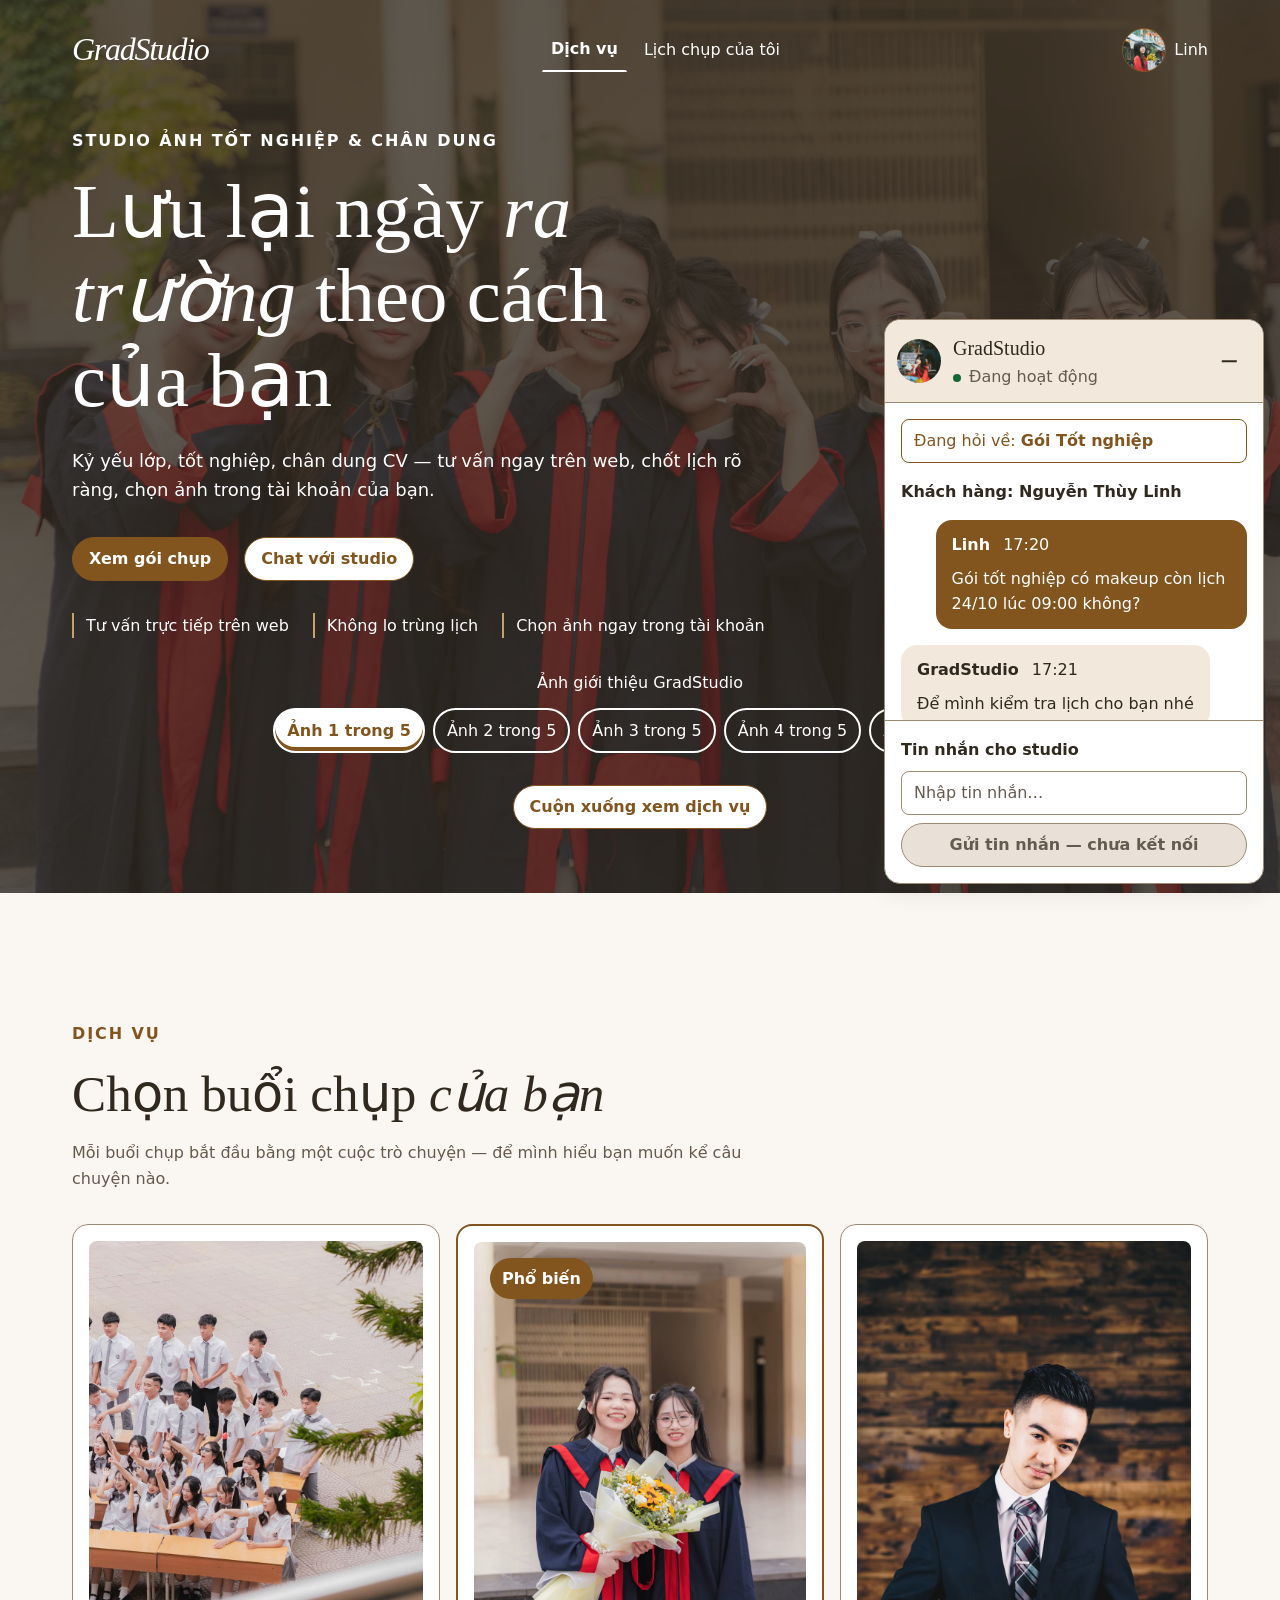
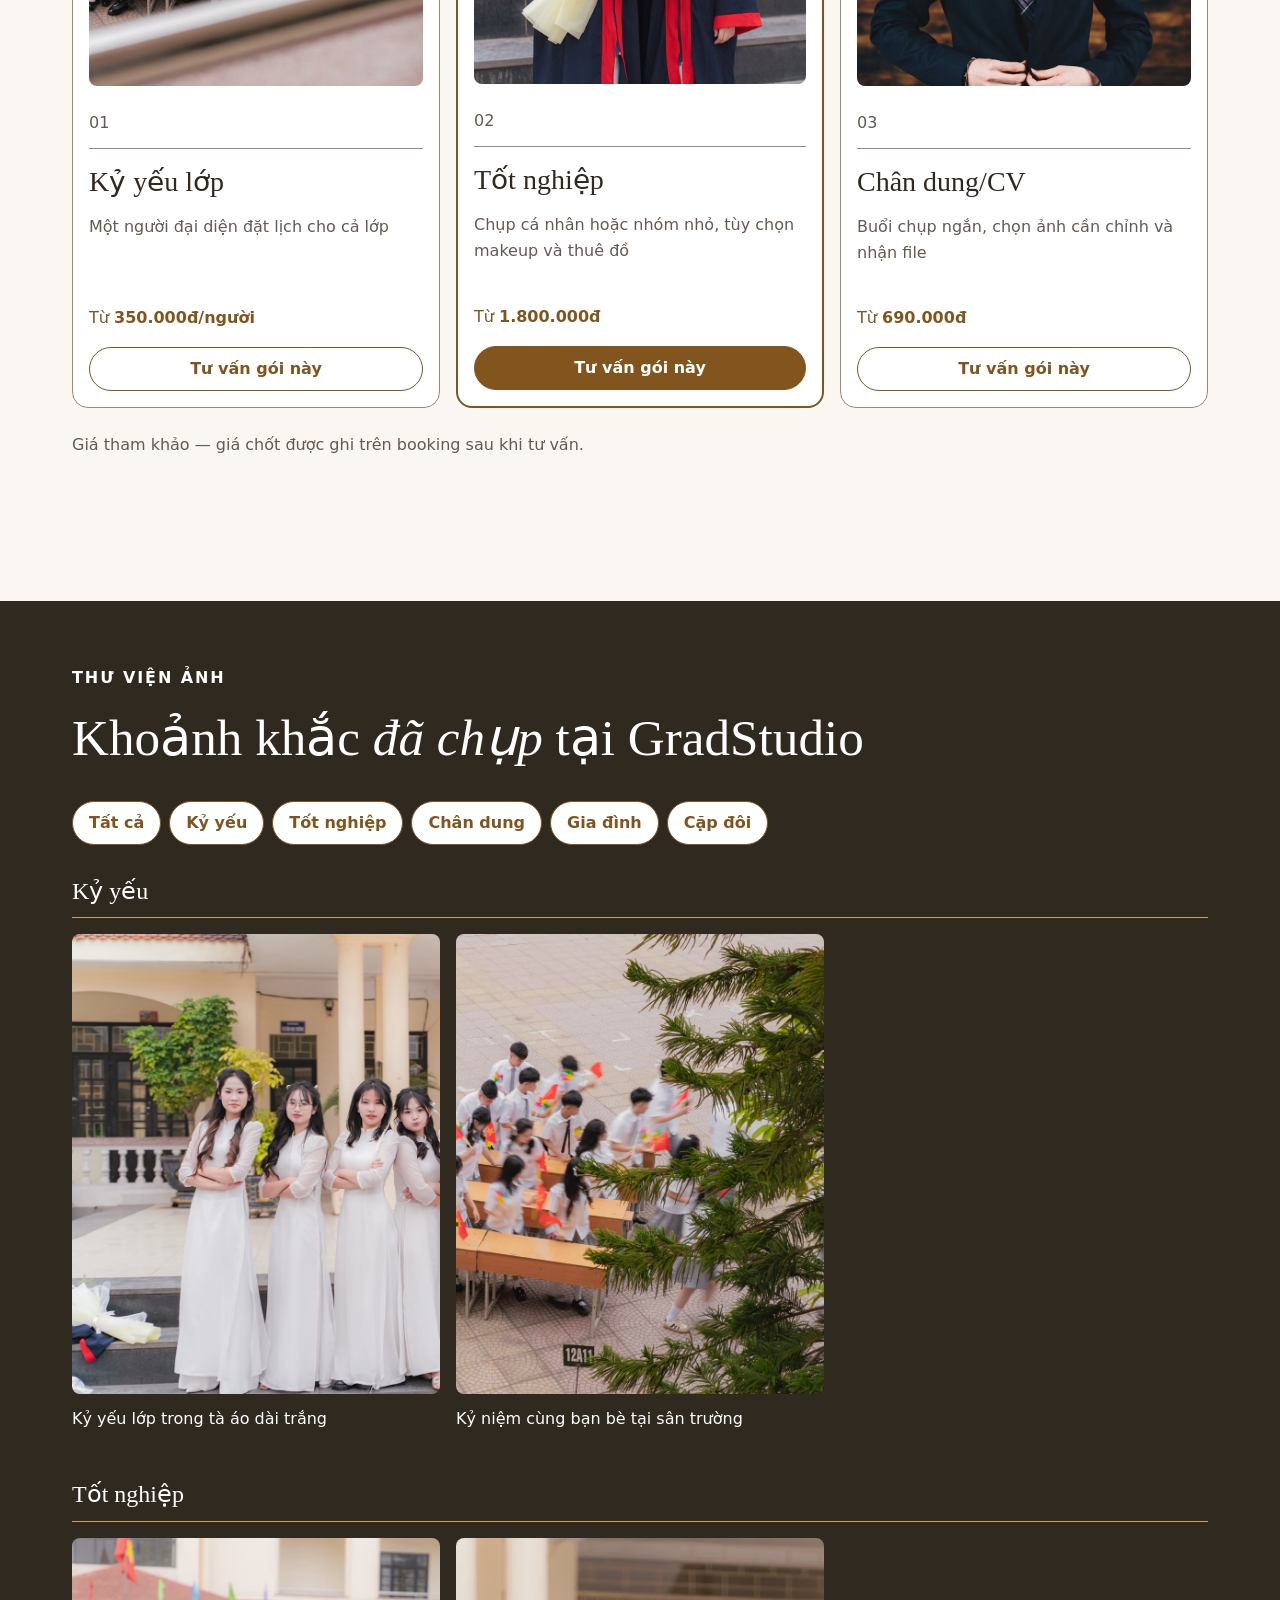
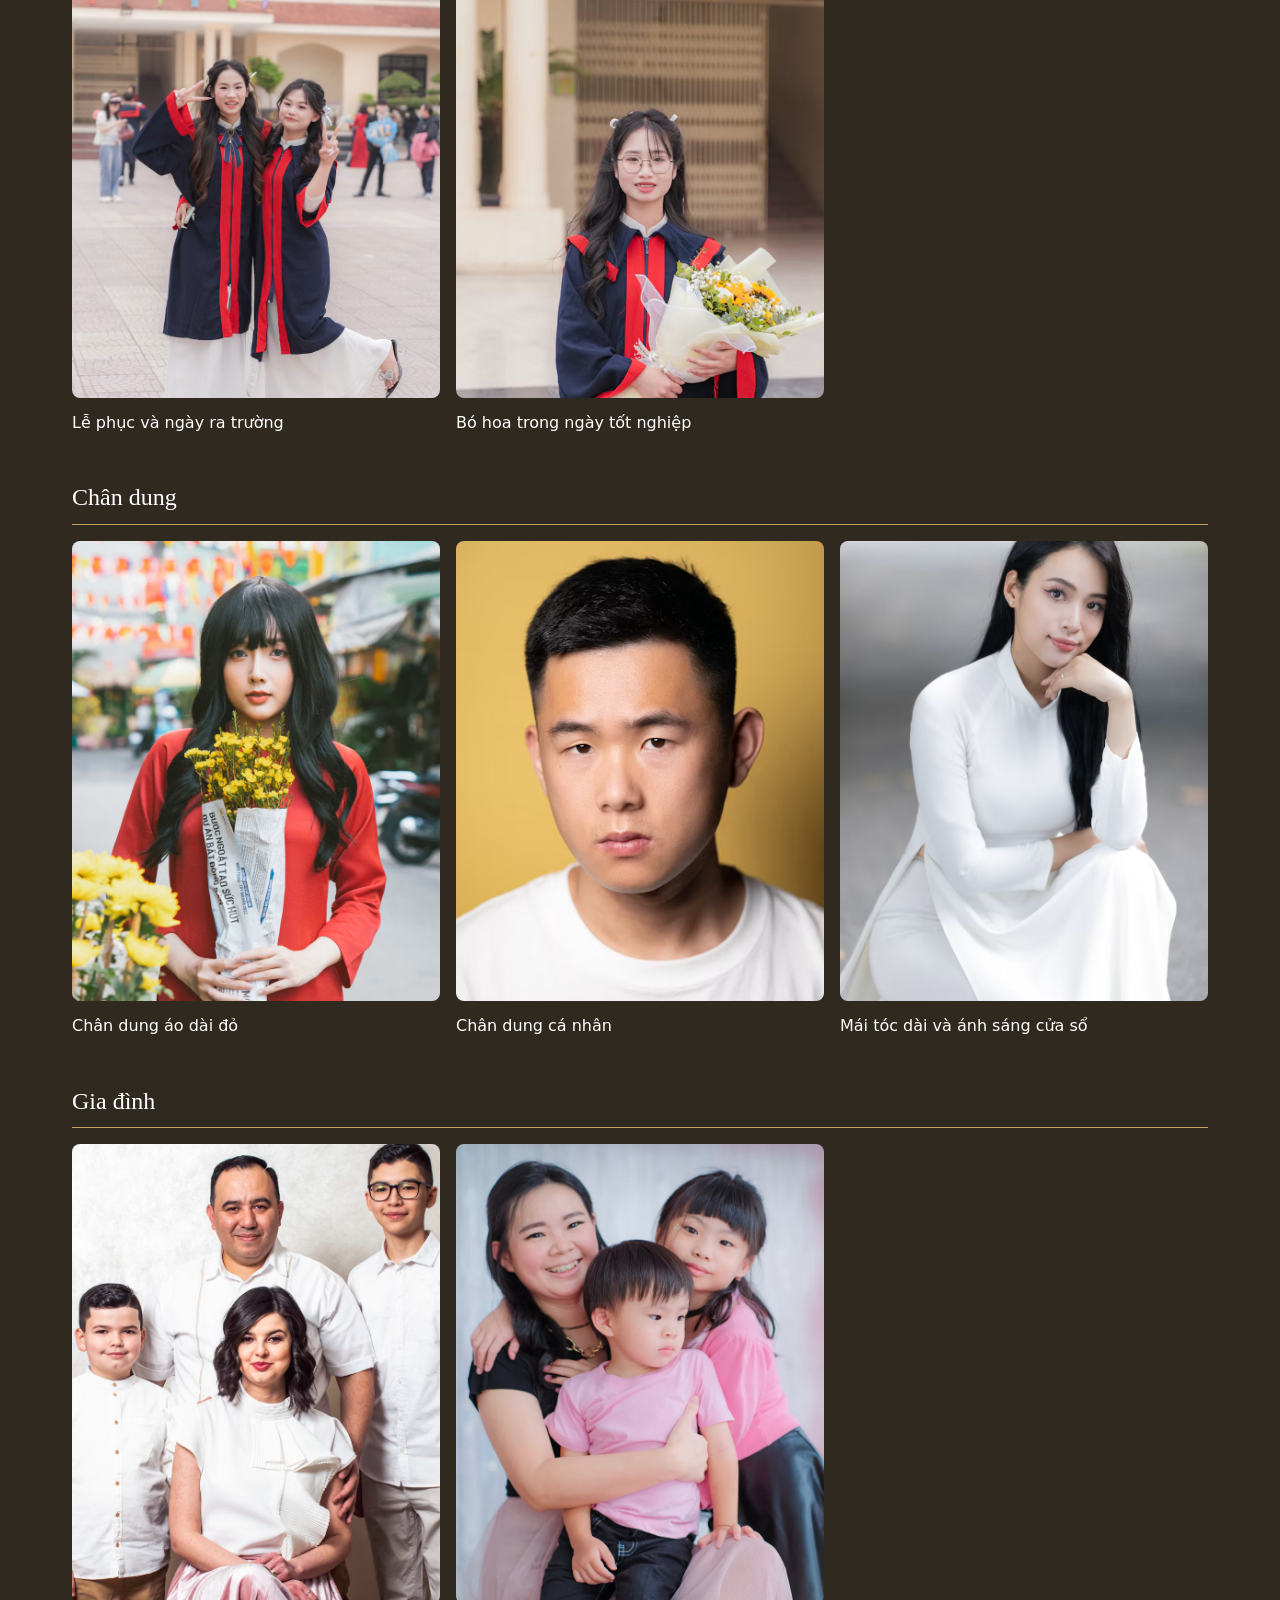
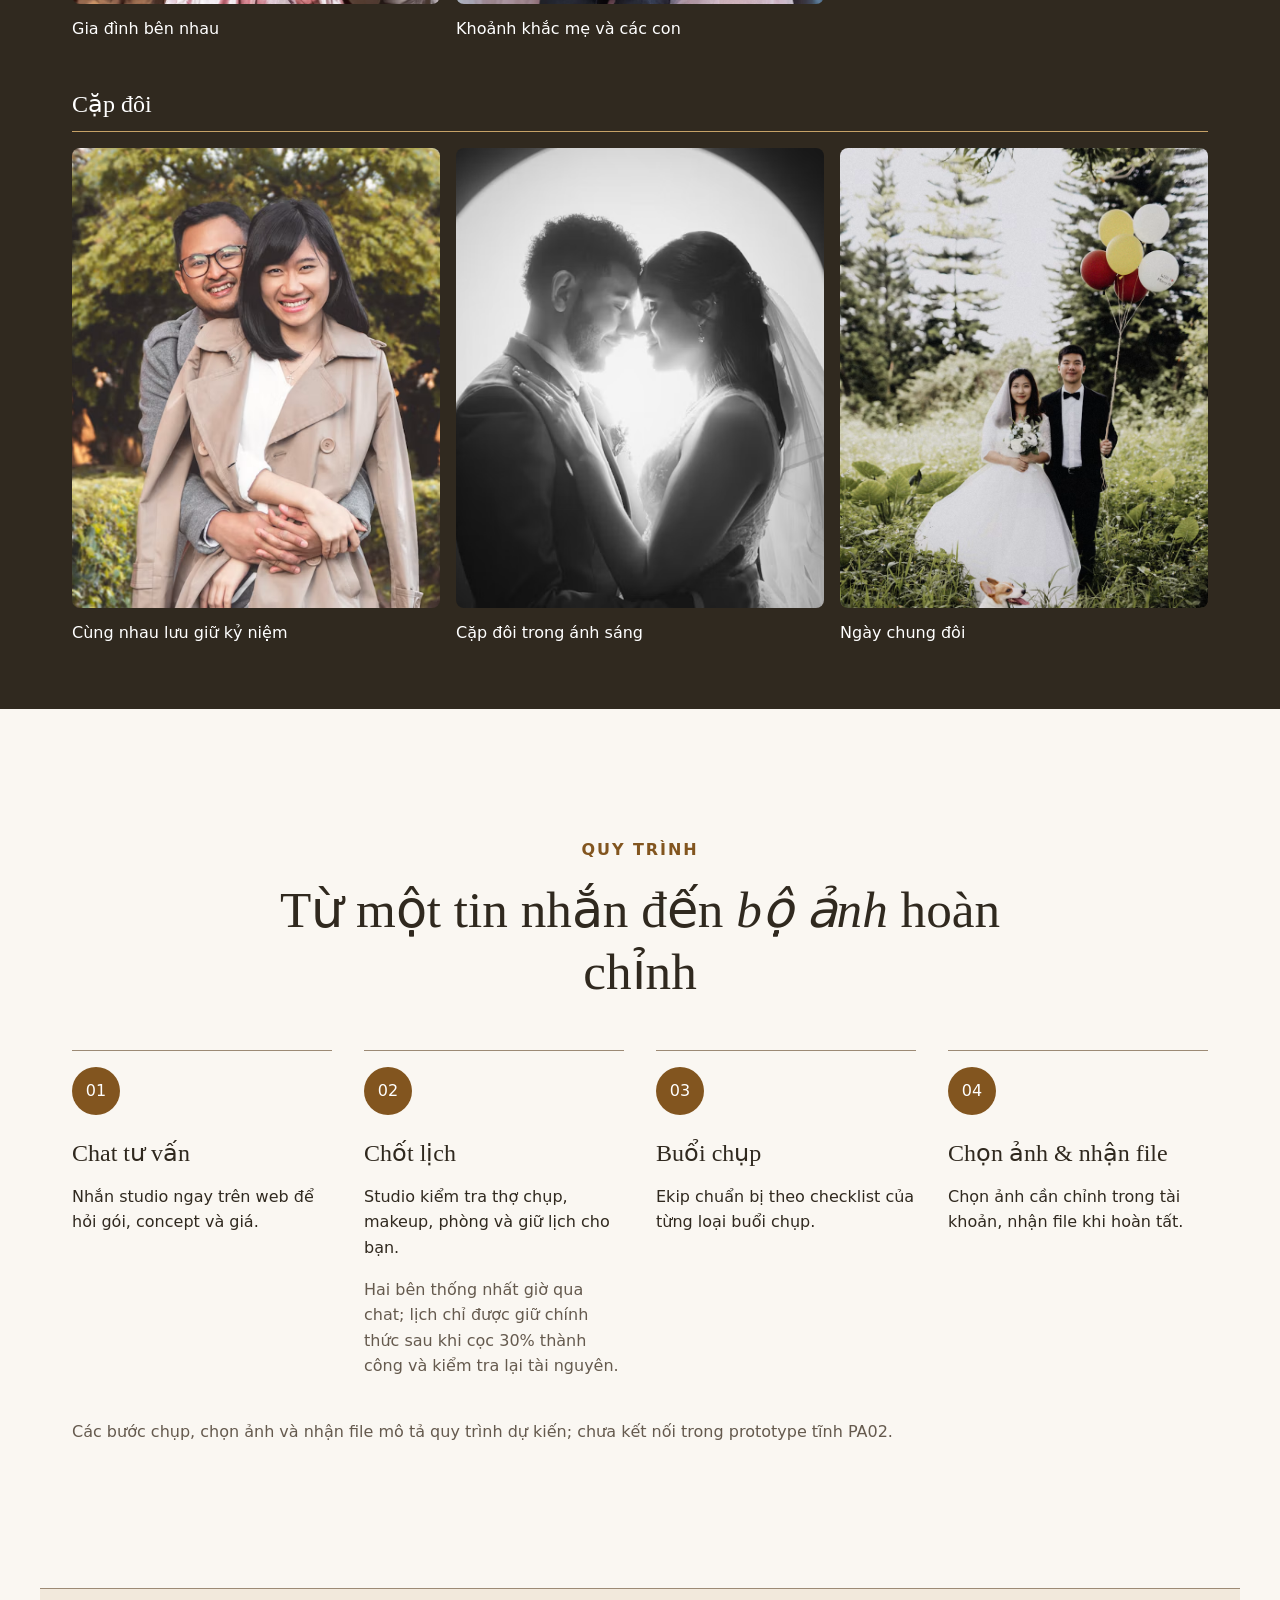
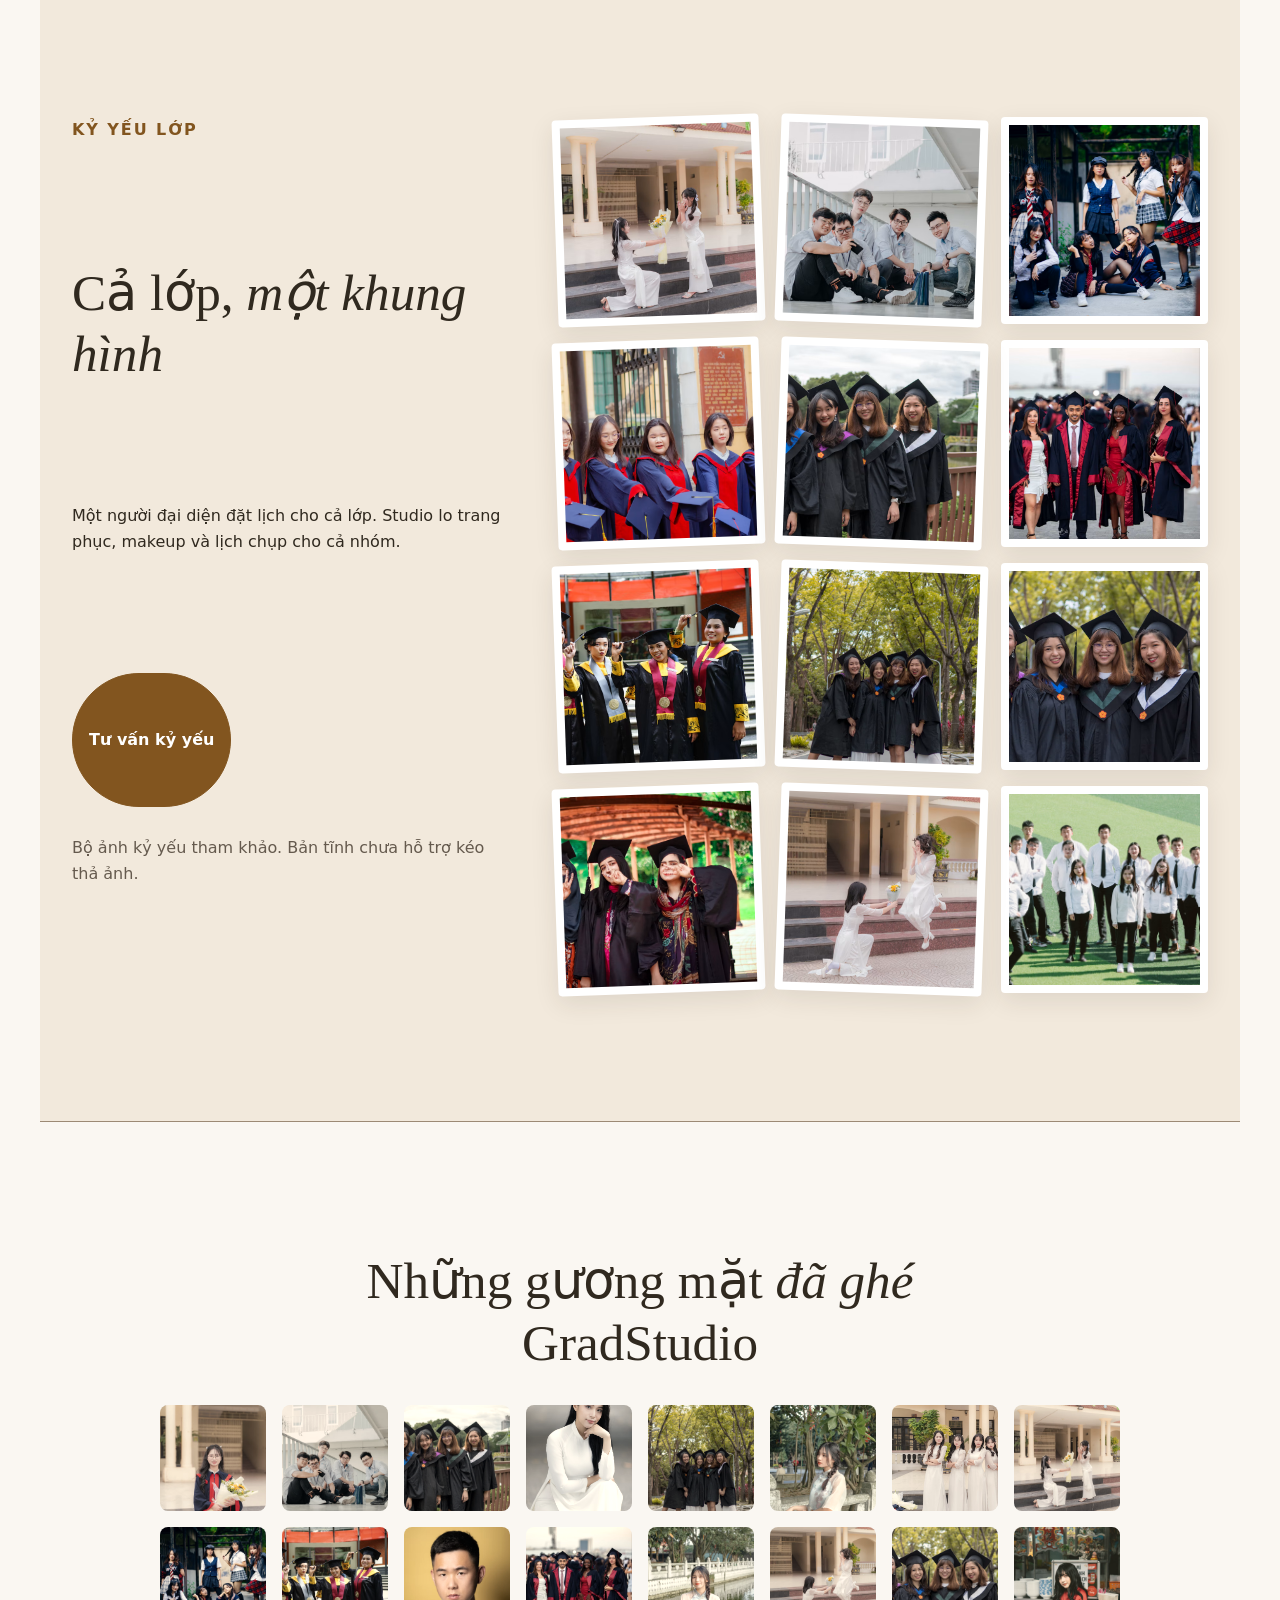
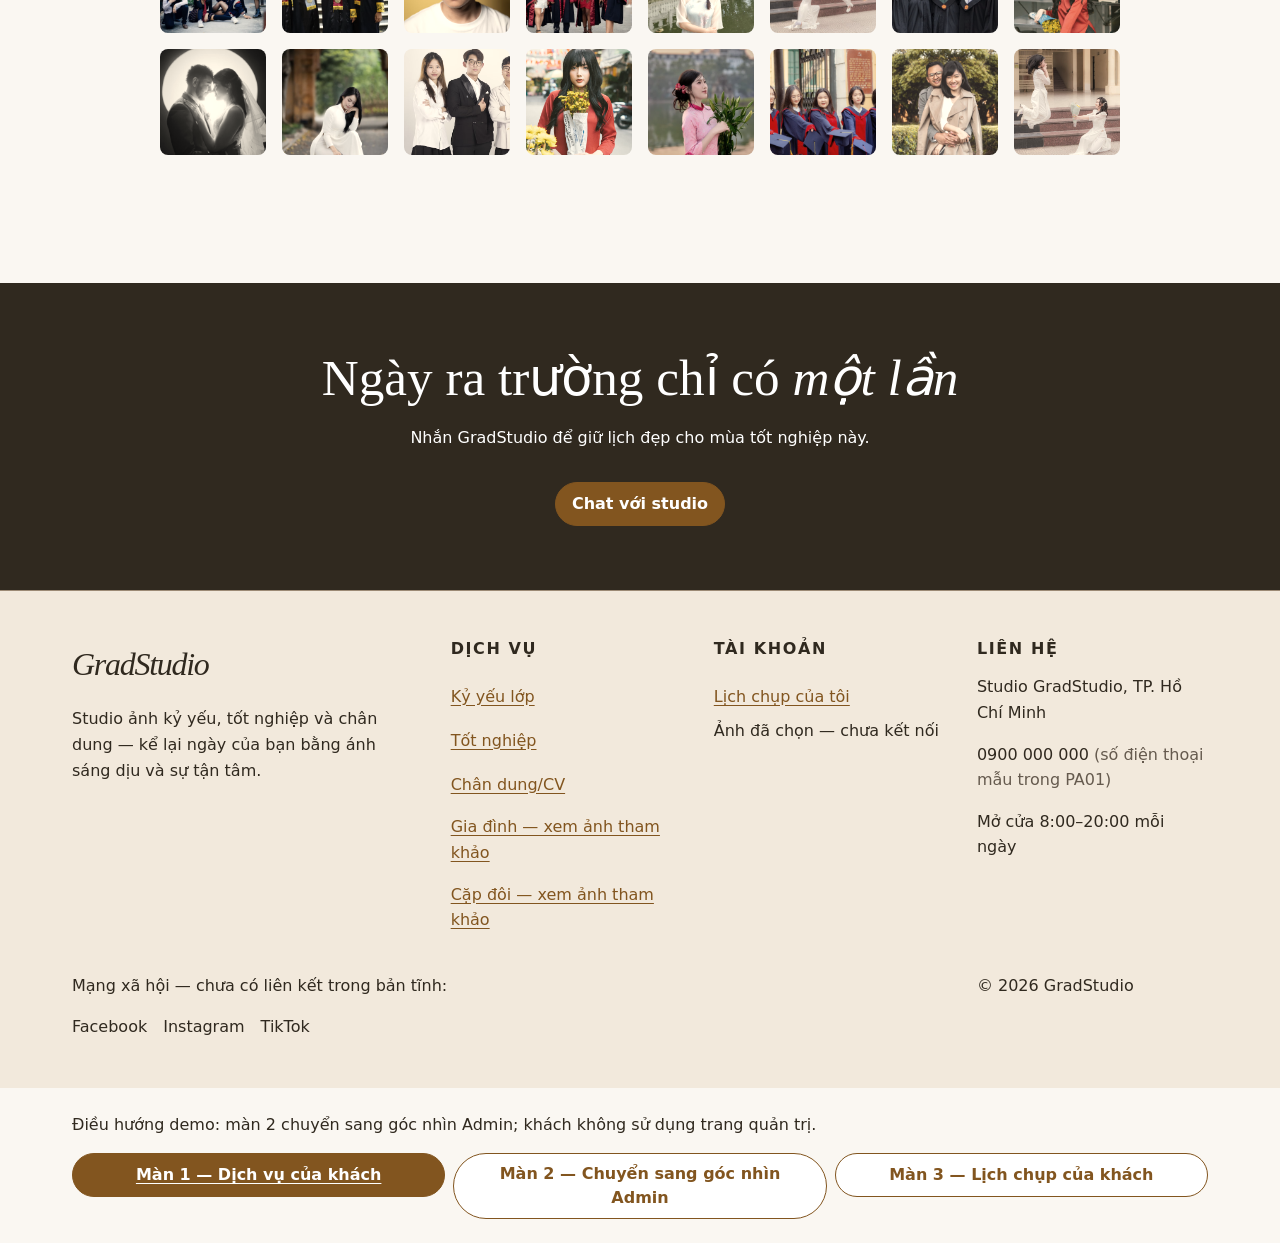
==== commit 818ea291: "feat: style responsive services page and CSS hero slideshow" ====
--- a/index.html
+++ b/index.html
@@ -6,8 +6,9 @@
   <meta name="description" content="GradStudio — dịch vụ chụp kỷ yếu lớp, tốt nghiệp và chân dung; xem ảnh mẫu và hội thoại tư vấn lịch chụp.">
   <title>Dịch vụ và chat | GradStudio</title>
   <link rel="stylesheet" href="css/common.css">
+  <link rel="stylesheet" href="css/services.css">
 </head>
-<body>
+<body class="services-page">
   <a class="button button--secondary services-skip-link" href="#main-content">Đến nội dung chính</a>
 
   <header class="services-header">
@@ -26,7 +27,7 @@
     </div>
   </header>
 
-  <main id="main-content">
+  <main id="main-content" tabindex="-1">
     <section class="services-hero" aria-labelledby="hero-title">
       <div class="container services-hero-content">
         <p class="services-eyebrow">Studio ảnh tốt nghiệp &amp; chân dung</p>
@@ -43,8 +44,8 @@
         </ul>
       </div>
 
-      <!-- Step 8: use checked radio siblings to select slides with CSS only.
-           Until page CSS exists, all five decorative images remain visible. -->
+      <!-- Native radios retain keyboard navigation; CSS selects one slide.
+           No autoplay: the visitor chooses when the background changes. -->
       <fieldset class="services-hero-slideshow">
         <legend>Ảnh giới thiệu GradStudio</legend>
         <input class="services-hero-selector" type="radio" name="hero-slide" id="hero-slide-1" checked>
@@ -272,31 +273,40 @@
       <a class="button" href="#chat">Chat với studio</a>
     </section>
 
-    <section id="chat" class="container services-chat" aria-labelledby="chat-title">
-      <header class="services-chat-header">
-        <img src="assets/images/avatar-studio.avif" alt="" width="96" height="96" loading="lazy">
-        <h2 id="chat-title">Chat với GradStudio</h2>
-        <p class="text-muted">Đang hoạt động — trạng thái minh họa trong hội thoại mẫu</p>
-      </header>
-      <p class="services-chat-context">Đang hỏi về: <strong>Gói Tốt nghiệp</strong></p>
-      <p class="services-chat-customer">Khách hàng: Nguyễn Thùy Linh</p>
-      <ol class="services-chat-messages" aria-label="Hội thoại mẫu giữa Linh và GradStudio">
-        <li class="services-chat-message services-chat-message-customer">
-          <p><strong>Linh</strong> <time datetime="17:20">17:20</time></p>
-          <p>Gói tốt nghiệp có makeup còn lịch 24/10 lúc 09:00 không?</p>
-        </li>
-        <li class="services-chat-message services-chat-message-studio">
-          <p><strong>GradStudio</strong> <time datetime="17:21">17:21</time></p>
-          <p>Để mình kiểm tra lịch cho bạn nhé</p>
-        </li>
-      </ol>
-      <p id="chat-not-connected" class="text-muted">Đây là hội thoại mẫu của PA02. Bạn có thể nhập nháp; gửi tin nhắn thật chưa kết nối. Các link tư vấn đều dẫn đến hội thoại này, chưa đổi nội dung theo từng gói.</p>
-      <div class="services-chat-compose">
-        <label class="form-label" for="chat-message">Tin nhắn cho studio</label>
-        <input class="form-control" id="chat-message" name="message" type="text" placeholder="Nhập tin nhắn…" aria-describedby="chat-not-connected">
-        <button class="button" type="button" disabled>Gửi tin nhắn — chưa kết nối</button>
-      </div>
-    </section>
+    <details class="services-chat" open>
+      <summary class="services-chat-toggle" aria-label="Chat với GradStudio — mở hoặc thu gọn hội thoại">
+        <img src="assets/images/avatar-studio.avif" alt="" width="96" height="96">
+        <span class="services-chat-heading">
+          <span class="services-chat-title">GradStudio</span>
+          <span class="services-chat-status">Đang hoạt động</span>
+        </span>
+        <span class="services-chat-toggle-icon" aria-hidden="true"></span>
+      </summary>
+      <!-- A fragment target inside details lets chat links reveal the conversation. -->
+      <section id="chat" class="services-chat-content" aria-labelledby="chat-title">
+        <h2 id="chat-title" class="services-chat-conversation-title">Chat với GradStudio</h2>
+        <div class="services-chat-thread">
+          <p class="services-chat-context">Đang hỏi về: <strong>Gói Tốt nghiệp</strong></p>
+          <p class="services-chat-customer">Khách hàng: Nguyễn Thùy Linh</p>
+          <ol class="services-chat-messages" aria-label="Hội thoại mẫu giữa Linh và GradStudio">
+            <li class="services-chat-message services-chat-message-customer">
+              <p><strong>Linh</strong> <time datetime="17:20">17:20</time></p>
+              <p>Gói tốt nghiệp có makeup còn lịch 24/10 lúc 09:00 không?</p>
+            </li>
+            <li class="services-chat-message services-chat-message-studio">
+              <p><strong>GradStudio</strong> <time datetime="17:21">17:21</time></p>
+              <p>Để mình kiểm tra lịch cho bạn nhé</p>
+            </li>
+          </ol>
+          <p id="chat-not-connected" class="text-muted">Đây là hội thoại mẫu của PA02. Bạn có thể nhập nháp; gửi tin nhắn thật chưa kết nối. Các link tư vấn đều dẫn đến hội thoại này, chưa đổi nội dung theo từng gói.</p>
+        </div>
+        <div class="services-chat-compose">
+          <label class="form-label" for="chat-message">Tin nhắn cho studio</label>
+          <input class="form-control" id="chat-message" name="message" type="text" placeholder="Nhập tin nhắn…" aria-describedby="chat-not-connected">
+          <button class="button" type="button" disabled>Gửi tin nhắn — chưa kết nối</button>
+        </div>
+      </section>
+    </details>
   </main>
 
   <footer class="services-footer">
--- a/css/services.css
+++ b/css/services.css
@@ -0,0 +1,904 @@
+/* Screen 1 only. Shared tokens and components come from common.css. */
+.services-page {
+  /* Georgia mixed fallback glyphs in Vietnamese headings on the test machine.
+     Prefer the already available serif with consistent Vietnamese diacritics. */
+  --services-font-heading: "Times New Roman", var(--font-heading);
+  --services-shadow: 0 8px 24px color-mix(in srgb, var(--color-text) 10%, transparent);
+  /* At least 76% dark ink over every hero pixel, including white pixels. */
+  --services-hero-scrim: color-mix(in srgb, var(--color-text) 76%, transparent);
+}
+
+.services-page :where(section[id], article[id], main[id]) {
+  scroll-margin-block-start: var(--space-5);
+}
+
+.services-page :where(h1, h2, h3, p, li, figure, fieldset, nav, article, section) {
+  min-inline-size: 0;
+}
+
+.services-page :where(h1, h2, h3, h4, h5, h6) {
+  font-family: var(--services-font-heading);
+}
+
+.services-page h2 {
+  font-size: clamp(2rem, 4vw, 3.5rem);
+  font-weight: 400;
+}
+
+.services-page h3 {
+  font-weight: 400;
+}
+
+.services-page .button {
+  border-radius: 100vmax;
+}
+
+.services-skip-link {
+  position: fixed;
+  inset-block-start: var(--space-3);
+  inset-inline-start: var(--space-3);
+  z-index: 20;
+  max-inline-size: calc(100% - var(--space-5));
+  transform: translateY(calc(-100% - var(--space-5)));
+}
+
+.services-skip-link:focus {
+  transform: none;
+  outline: 3px solid var(--color-focus);
+  outline-offset: 3px;
+}
+
+.services-header {
+  position: relative;
+  z-index: 3;
+  border-block-end: var(--border-width) solid var(--color-border);
+  background-color: var(--color-background);
+}
+
+.services-header-content {
+  display: grid;
+  grid-template-columns: minmax(0, 1fr) auto;
+  align-items: center;
+  gap: var(--space-2) var(--space-4);
+  padding-block: var(--space-3);
+}
+
+.services-brand {
+  display: inline-flex;
+  align-items: center;
+  min-block-size: var(--control-min-size);
+  font-family: var(--services-font-heading);
+  font-size: 2rem;
+  font-style: italic;
+  letter-spacing: -0.04em;
+  text-decoration: none;
+  color: var(--color-text);
+}
+
+.services-navigation {
+  grid-column: 1 / -1;
+  grid-row: 2;
+}
+
+.services-navigation ul,
+.services-gallery-categories ul,
+.services-demo-navigation ul {
+  display: flex;
+  flex-wrap: wrap;
+  gap: var(--space-2);
+  margin: 0;
+  padding: 0;
+  list-style: none;
+}
+
+.services-navigation .button {
+  border-color: transparent;
+  border-radius: 0;
+  background-color: transparent;
+  padding-inline: var(--space-2);
+  color: var(--color-text);
+  font-weight: 400;
+}
+
+.services-navigation a[aria-current="page"] {
+  border-block-end: 2px solid var(--color-brand);
+  font-weight: 600;
+}
+
+.services-customer {
+  display: flex;
+  align-items: center;
+  gap: var(--space-2);
+  margin: 0;
+}
+
+.services-customer img {
+  inline-size: var(--control-min-size);
+  block-size: var(--control-min-size);
+  border: var(--border-width) solid var(--color-brand);
+  border-radius: 50%;
+  object-fit: cover;
+}
+
+.services-hero {
+  position: relative;
+  isolation: isolate;
+  display: grid;
+  gap: var(--space-6);
+  padding-block: var(--space-8);
+  background-color: var(--color-text);
+  color: var(--color-on-brand);
+}
+
+.services-hero-content h1 {
+  max-inline-size: 14ch;
+  margin-block-end: var(--space-5);
+  font-size: clamp(2.5rem, 6vw, 5.5rem);
+  font-weight: 400;
+  line-height: 1.1;
+}
+
+.services-hero-content > p:not(.services-eyebrow) {
+  max-inline-size: 42rem;
+  font-size: 1.125rem;
+}
+
+.services-eyebrow {
+  margin-block-end: var(--space-4);
+  color: var(--color-brand);
+  font-size: var(--font-size-body);
+  font-weight: 600;
+  letter-spacing: 0.12em;
+  text-transform: uppercase;
+}
+
+.services-heading-accent {
+  font-style: italic;
+}
+
+.services-hero .services-eyebrow {
+  color: var(--color-on-brand);
+}
+
+.services-actions {
+  display: flex;
+  flex-wrap: wrap;
+  gap: var(--space-4);
+  margin-block: var(--space-6);
+}
+
+.services-benefits {
+  display: flex;
+  flex-wrap: wrap;
+  gap: var(--space-3) var(--space-5);
+  margin: 0;
+  padding: 0;
+  list-style: none;
+}
+
+.services-benefits li {
+  border-inline-start: 2px solid var(--color-accent);
+  padding-inline-start: var(--space-3);
+}
+
+.services-hero-slideshow {
+  display: flex;
+  flex-wrap: wrap;
+  justify-content: center;
+  gap: var(--space-2);
+  min-inline-size: 0;
+  margin: 0 var(--space-4);
+  padding: 0;
+  border: 0;
+}
+
+.services-hero-slideshow legend {
+  margin-block-end: var(--space-3);
+  padding: 0;
+  text-align: center;
+}
+
+/* Transparent 1px controls remain in the native tab/radio sequence.
+   Do not replace with display:none, visibility:hidden or disabled. */
+.services-hero-selector {
+  position: absolute;
+  inline-size: 1px;
+  block-size: 1px;
+  margin: 0;
+  opacity: 0;
+}
+
+.services-hero-choice {
+  display: inline-flex;
+  align-items: center;
+  justify-content: center;
+  min-block-size: var(--control-min-size);
+  max-inline-size: 100%;
+  margin: 0;
+  padding: var(--space-2) var(--space-3);
+  border: 2px solid var(--color-on-brand);
+  border-radius: 100vmax;
+  color: var(--color-on-brand);
+  font-size: var(--font-size-body);
+  font-weight: 400;
+  cursor: pointer;
+}
+
+.services-hero-selector:checked + .services-hero-choice {
+  background-color: var(--color-surface);
+  color: var(--color-brand);
+  box-shadow: inset 0 -4px 0 var(--color-brand);
+  font-weight: 700;
+}
+
+.services-hero-selector:focus-visible + .services-hero-choice,
+.services-hero a:focus-visible,
+.services-header a:focus-visible {
+  outline: 3px solid var(--color-focus);
+  outline-offset: 3px;
+  box-shadow: 0 0 0 6px var(--color-surface);
+}
+
+.services-hero-slides {
+  position: absolute;
+  inset: 0;
+  z-index: -1;
+  margin: 0;
+  padding: 0;
+  list-style: none;
+  pointer-events: none;
+}
+
+.services-hero-slide {
+  display: none;
+  position: absolute;
+  inset: 0;
+}
+
+.services-hero-slide img {
+  inline-size: 100%;
+  block-size: 100%;
+  object-fit: cover;
+  object-position: center;
+}
+
+.services-hero-slide::after {
+  content: "";
+  position: absolute;
+  inset: 0;
+  background-color: var(--services-hero-scrim);
+}
+
+#hero-slide-1:checked ~ .services-hero-slides > :nth-child(1),
+#hero-slide-2:checked ~ .services-hero-slides > :nth-child(2),
+#hero-slide-3:checked ~ .services-hero-slides > :nth-child(3),
+#hero-slide-4:checked ~ .services-hero-slides > :nth-child(4),
+#hero-slide-5:checked ~ .services-hero-slides > :nth-child(5) {
+  display: block;
+}
+
+.services-hero > .container:last-child {
+  text-align: center;
+}
+
+.services-packages,
+.services-process,
+.services-class-story,
+.services-faces {
+  padding-block: var(--space-8);
+}
+
+.services-packages > header {
+  margin-block-end: var(--space-6);
+}
+
+.services-packages > header > p:last-child {
+  max-inline-size: 42rem;
+  color: var(--color-text-muted);
+}
+
+.services-package-list {
+  display: grid;
+  gap: var(--space-5);
+  margin-block-end: var(--space-5);
+}
+
+.services-package {
+  position: relative;
+  display: flex;
+  flex-direction: column;
+  align-items: flex-start;
+  padding: var(--space-4);
+  border: var(--border-width) solid var(--color-border);
+  border-radius: var(--space-4);
+  background-color: var(--color-surface);
+}
+
+.services-package > img {
+  inline-size: 100%;
+  aspect-ratio: 3 / 4;
+  block-size: auto;
+  margin-block-end: var(--space-5);
+  border-radius: var(--radius-control);
+  object-fit: cover;
+}
+
+.services-package-featured {
+  border: 2px solid var(--color-brand);
+}
+
+.services-package-badge {
+  position: absolute;
+  inset-block-start: var(--space-6);
+  inset-inline-start: var(--space-6);
+  max-inline-size: calc(100% - var(--space-8));
+  padding: var(--space-2) var(--space-3);
+  border-radius: 100vmax;
+  background-color: var(--color-brand);
+  color: var(--color-on-brand);
+  font-weight: 600;
+}
+
+.services-package-number {
+  inline-size: 100%;
+  border-block-end: var(--border-width) solid var(--color-border);
+  padding-block-end: var(--space-3);
+  color: var(--color-text-muted);
+}
+
+.services-package > h3 {
+  font-size: 1.75rem;
+}
+
+.services-package > p:not(.services-package-badge):not(.services-price) {
+  color: var(--color-text-muted);
+}
+
+.services-price {
+  margin-block: auto var(--space-4);
+  padding-block-start: var(--space-5);
+  color: var(--color-brand);
+}
+
+.services-package > .button {
+  inline-size: 100%;
+}
+
+.services-gallery {
+  padding-block: var(--space-8);
+  background-color: var(--color-text);
+  color: var(--color-on-brand);
+}
+
+.services-gallery .services-eyebrow {
+  color: var(--color-on-brand);
+}
+
+.services-gallery-categories {
+  margin-block: var(--space-6);
+}
+
+.services-gallery-photos {
+  display: grid;
+  grid-template-columns: minmax(0, 1fr);
+  gap: var(--space-7) var(--space-5);
+}
+
+.services-gallery-group {
+  display: grid;
+  grid-template-columns: minmax(0, 1fr);
+  align-content: start;
+  gap: var(--space-4);
+}
+
+.services-gallery-group h3 {
+  grid-column: 1 / -1;
+  margin: 0;
+  padding-block-end: var(--space-3);
+  border-block-end: var(--border-width) solid var(--color-accent);
+}
+
+.services-gallery-photo {
+  margin: 0;
+}
+
+.services-gallery-photo img {
+  inline-size: 100%;
+  aspect-ratio: 4 / 5;
+  block-size: auto;
+  border-radius: var(--radius-control);
+  object-fit: cover;
+}
+
+.services-gallery-photo figcaption {
+  padding-block-start: var(--space-3);
+}
+
+.services-process > h2,
+.services-faces > h2 {
+  max-inline-size: 48rem;
+  margin-inline: auto;
+  text-align: center;
+}
+
+.services-process > .services-eyebrow {
+  text-align: center;
+}
+
+.services-process-steps {
+  display: grid;
+  gap: var(--space-6);
+  margin-block: var(--space-7) var(--space-5);
+  padding: 0;
+  list-style: none;
+  counter-reset: services-step;
+}
+
+.services-process-steps > li {
+  counter-increment: services-step;
+  padding-block-start: var(--space-4);
+  border-block-start: var(--border-width) solid var(--color-border);
+}
+
+.services-process-steps > li::before {
+  content: counter(services-step, decimal-leading-zero);
+  display: inline-grid;
+  place-items: center;
+  inline-size: var(--space-7);
+  block-size: var(--space-7);
+  margin-block-end: var(--space-5);
+  border-radius: 50%;
+  background-color: var(--color-brand);
+  color: var(--color-on-brand);
+}
+
+.services-class-story {
+  border-block: var(--border-width) solid var(--color-border);
+  background-color: var(--color-surface-soft);
+}
+
+.services-class-story > .text-muted {
+  margin-block: var(--space-4);
+}
+
+.services-class-photos {
+  display: grid;
+  grid-template-columns: repeat(2, minmax(0, 1fr));
+  gap: var(--space-4);
+  margin: var(--space-6) 0 0;
+  padding: 0;
+  list-style: none;
+}
+
+.services-class-photos li {
+  padding: var(--space-2);
+  border-radius: var(--space-1);
+  background-color: var(--color-surface);
+  box-shadow: var(--services-shadow);
+}
+
+.services-class-photos img {
+  inline-size: 100%;
+  aspect-ratio: 1;
+  block-size: auto;
+  object-fit: cover;
+}
+
+.services-faces-montage {
+  display: grid;
+  grid-template-columns: repeat(4, minmax(0, 1fr));
+  gap: var(--space-3);
+  max-inline-size: 60rem;
+  margin: var(--space-6) auto 0;
+}
+
+.services-faces-montage img {
+  inline-size: 100%;
+  aspect-ratio: 1;
+  block-size: auto;
+  border-radius: var(--radius-control);
+  object-fit: cover;
+  filter: sepia(0.25);
+}
+
+.services-contact-cta {
+  max-inline-size: none;
+  padding-block: var(--space-8);
+  background-color: var(--color-text);
+  color: var(--color-on-brand);
+  text-align: center;
+}
+
+.services-contact-cta > h2 {
+  max-inline-size: 48rem;
+  margin-inline: auto;
+}
+
+.services-contact-cta > .button {
+  margin-block-start: var(--space-4);
+}
+
+/* Native disclosure: floating conversation with a header that stays reachable. */
+.services-chat {
+  position: fixed;
+  inset-inline-end: var(--space-4);
+  inset-block-end: var(--space-4);
+  z-index: 10;
+  inline-size: calc(100% - var(--space-6));
+  max-inline-size: 23.75rem;
+  margin: 0;
+  padding: 0;
+  border: var(--border-width) solid var(--color-border);
+  border-radius: var(--space-4);
+  background-color: var(--color-surface);
+  box-shadow: var(--services-shadow);
+}
+
+.services-chat-toggle {
+  display: grid;
+  grid-template-columns: var(--control-min-size) minmax(0, 1fr) var(--control-min-size);
+  align-items: center;
+  gap: var(--space-3);
+  min-block-size: var(--control-min-size);
+  padding: var(--space-3);
+  border-radius: var(--space-4);
+  background-color: var(--color-surface-soft);
+  color: var(--color-text);
+  list-style: none;
+  cursor: pointer;
+}
+
+.services-chat-toggle::-webkit-details-marker {
+  display: none;
+}
+
+.services-chat-toggle:focus-visible {
+  outline: 3px solid var(--color-focus);
+  outline-offset: 3px;
+}
+
+.services-chat[open] > .services-chat-toggle {
+  border-block-end: var(--border-width) solid var(--color-border);
+  border-end-start-radius: 0;
+  border-end-end-radius: 0;
+}
+
+.services-chat-toggle img {
+  inline-size: var(--control-min-size);
+  block-size: var(--control-min-size);
+  border-radius: 50%;
+  object-fit: cover;
+}
+
+.services-chat-heading {
+  display: grid;
+  min-inline-size: 0;
+}
+
+.services-chat-title {
+  font-family: var(--services-font-heading);
+  font-size: 1.25rem;
+}
+
+.services-chat-status {
+  color: var(--color-text-muted);
+  font-size: var(--font-size-body);
+}
+
+.services-chat-status::before {
+  content: "";
+  display: inline-block;
+  inline-size: var(--space-2);
+  block-size: var(--space-2);
+  margin-inline-end: var(--space-2);
+  border-radius: 50%;
+  background-color: var(--color-success);
+}
+
+.services-chat-toggle-icon {
+  display: grid;
+  place-items: center;
+  min-block-size: var(--control-min-size);
+  font-size: 1.5rem;
+}
+
+.services-chat-toggle-icon::before {
+  content: "+";
+}
+
+.services-chat[open] .services-chat-toggle-icon::before {
+  content: "−";
+}
+
+.services-chat-content {
+  display: flex;
+  flex-direction: column;
+  max-block-size: min(30rem, calc(100vh - 10rem));
+  max-block-size: min(30rem, calc(100dvh - 10rem));
+}
+
+/* The visible title is in summary; keep a heading for the conversation region. */
+.services-chat-conversation-title {
+  position: absolute;
+  inline-size: 1px;
+  block-size: 1px;
+  padding: 0;
+  margin: 0;
+  clip-path: inset(50%);
+  white-space: nowrap;
+}
+
+.services-chat-thread {
+  min-block-size: 0;
+  overflow-y: auto;
+  overscroll-behavior: contain;
+  padding: var(--space-4);
+}
+
+.services-chat-context {
+  padding: var(--space-2) var(--space-3);
+  border: var(--border-width) solid var(--color-brand);
+  border-radius: var(--radius-control);
+  color: var(--color-brand);
+}
+
+.services-chat-customer {
+  font-weight: 600;
+}
+
+.services-chat-messages {
+  display: flex;
+  flex-direction: column;
+  gap: var(--space-4);
+  padding: 0;
+  list-style: none;
+}
+
+.services-chat-message {
+  max-inline-size: 90%;
+  padding: var(--space-3) var(--space-4);
+  border-radius: var(--space-4);
+  background-color: var(--color-surface-soft);
+}
+
+.services-chat-message > p {
+  margin-block-end: var(--space-2);
+}
+
+.services-chat-message > p:last-child {
+  margin: 0;
+}
+
+.services-chat-message time {
+  margin-inline-start: var(--space-2);
+}
+
+.services-chat-message-customer {
+  align-self: flex-end;
+  background-color: var(--color-brand);
+  color: var(--color-on-brand);
+}
+
+.services-chat-message-studio {
+  align-self: flex-start;
+}
+
+.services-chat-compose {
+  display: grid;
+  flex-shrink: 0;
+  gap: var(--space-2);
+  padding: var(--space-4);
+  border-block-start: var(--border-width) solid var(--color-border);
+}
+
+.services-chat-compose .form-label {
+  margin: 0;
+}
+
+/* Keep all chat content reachable on short landscape viewports. */
+@media (max-height: 30rem) {
+  .services-chat-content {
+    overflow-y: auto;
+  }
+
+  .services-chat-thread {
+    flex-shrink: 0;
+    overflow-y: visible;
+  }
+}
+
+.services-footer {
+  padding-block: var(--space-7);
+  border-block-start: var(--border-width) solid var(--color-border);
+  background-color: var(--color-surface-soft);
+}
+
+.services-footer-content {
+  display: grid;
+  gap: var(--space-6);
+}
+
+.services-footer h2 {
+  font-family: var(--font-body);
+  font-size: var(--font-size-body);
+  font-weight: 600;
+  letter-spacing: 0.1em;
+  text-transform: uppercase;
+}
+
+.services-footer ul {
+  margin: 0;
+  padding: 0;
+  list-style: none;
+}
+
+.services-footer a {
+  display: inline-flex;
+  align-items: center;
+  min-block-size: var(--control-min-size);
+  padding-block: var(--space-2);
+}
+
+.services-footer address {
+  font-style: normal;
+}
+
+.services-footer-social ul {
+  display: flex;
+  flex-wrap: wrap;
+  gap: var(--space-4);
+}
+
+.services-demo-navigation {
+  padding-block: var(--space-5);
+}
+
+.services-demo-navigation li,
+.services-demo-navigation .button {
+  inline-size: 100%;
+}
+
+.services-demo-navigation a[aria-current="page"] {
+  background-color: var(--color-brand);
+  color: var(--color-on-brand);
+  text-decoration: underline;
+}
+
+@media (hover: hover) {
+  .services-navigation .button:not(:disabled):hover {
+    border-color: var(--color-brand);
+    background-color: var(--color-surface-soft);
+    color: var(--color-text);
+  }
+
+  .services-hero-choice:hover {
+    background-color: var(--color-surface);
+    color: var(--color-brand);
+  }
+}
+
+@media (min-width: 48rem) {
+  .services-header-content {
+    grid-template-columns: auto minmax(0, 1fr) auto;
+    gap: var(--space-5);
+  }
+
+  .services-navigation {
+    grid-column: 2;
+    grid-row: 1;
+  }
+
+  .services-navigation ul {
+    justify-content: center;
+  }
+
+  .services-package-list {
+    grid-template-columns: repeat(3, minmax(0, 1fr));
+    gap: var(--space-4);
+  }
+
+  .services-gallery-group {
+    grid-template-columns: repeat(2, minmax(0, 1fr));
+  }
+
+  .services-process-steps {
+    grid-template-columns: repeat(2, minmax(0, 1fr));
+  }
+
+  .services-class-photos {
+    grid-template-columns: repeat(3, minmax(0, 1fr));
+  }
+
+  .services-faces-montage {
+    grid-template-columns: repeat(8, minmax(0, 1fr));
+    gap: var(--space-4);
+  }
+
+  .services-footer-content {
+    grid-template-columns: repeat(2, minmax(0, 1fr));
+  }
+
+  .services-demo-navigation ul {
+    display: grid;
+    grid-template-columns: repeat(3, minmax(0, 1fr));
+  }
+}
+
+@media (min-width: 64rem) {
+  .services-header {
+    position: absolute;
+    inset-block-start: 0;
+    inset-inline: 0;
+    border: 0;
+    background-color: transparent;
+    color: var(--color-on-brand);
+  }
+
+  .services-header-content {
+    padding-block: var(--space-5);
+  }
+
+  .services-header .services-brand,
+  .services-navigation .button {
+    color: var(--color-on-brand);
+  }
+
+  .services-navigation a[aria-current="page"] {
+    border-block-end-color: var(--color-on-brand);
+  }
+
+  .services-hero {
+    min-block-size: 54rem;
+    align-content: center;
+    padding-block-start: calc(var(--space-8) * 2);
+  }
+
+  .services-packages,
+  .services-process,
+  .services-class-story,
+  .services-faces {
+    padding-block: calc(var(--space-8) * 2);
+  }
+
+  .services-gallery-group {
+    grid-template-columns: repeat(3, minmax(0, 1fr));
+  }
+
+  .services-process-steps {
+    grid-template-columns: repeat(4, minmax(0, 1fr));
+  }
+
+  .services-class-story {
+    display: grid;
+    grid-template-columns: minmax(0, 0.8fr) minmax(0, 1.2fr);
+    align-content: center;
+    gap: var(--space-3) var(--space-7);
+  }
+
+  .services-class-story > .button {
+    justify-self: start;
+  }
+
+  .services-class-photos {
+    grid-column: 2;
+    grid-row: 1 / span 5;
+    align-self: center;
+    margin: 0;
+  }
+
+  .services-class-photos li:nth-child(3n + 1) {
+    transform: rotate(-2deg);
+  }
+
+  .services-class-photos li:nth-child(3n + 2) {
+    transform: rotate(2deg);
+  }
+
+  .services-footer-content {
+    grid-template-columns: minmax(0, 1.5fr) repeat(3, minmax(0, 1fr));
+  }
+
+  .services-footer-social {
+    grid-column: 1 / 4;
+  }
+}
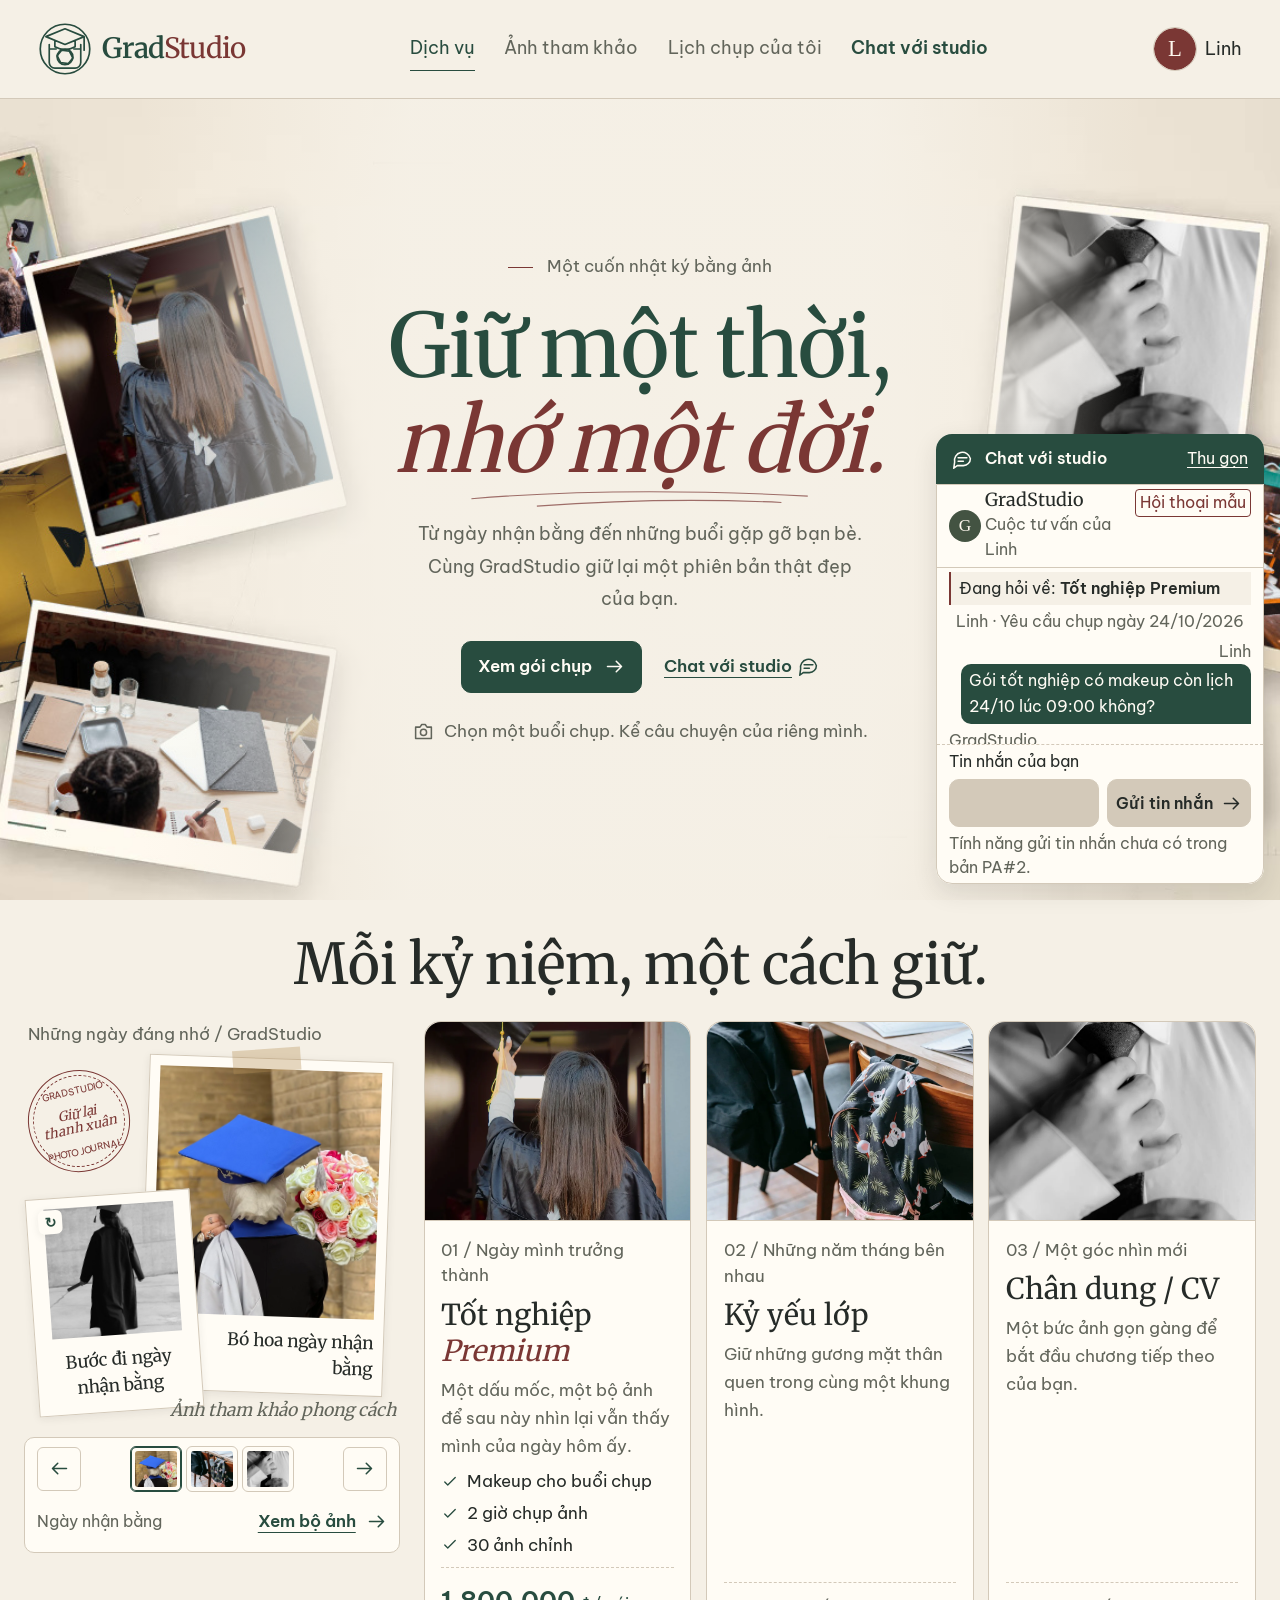
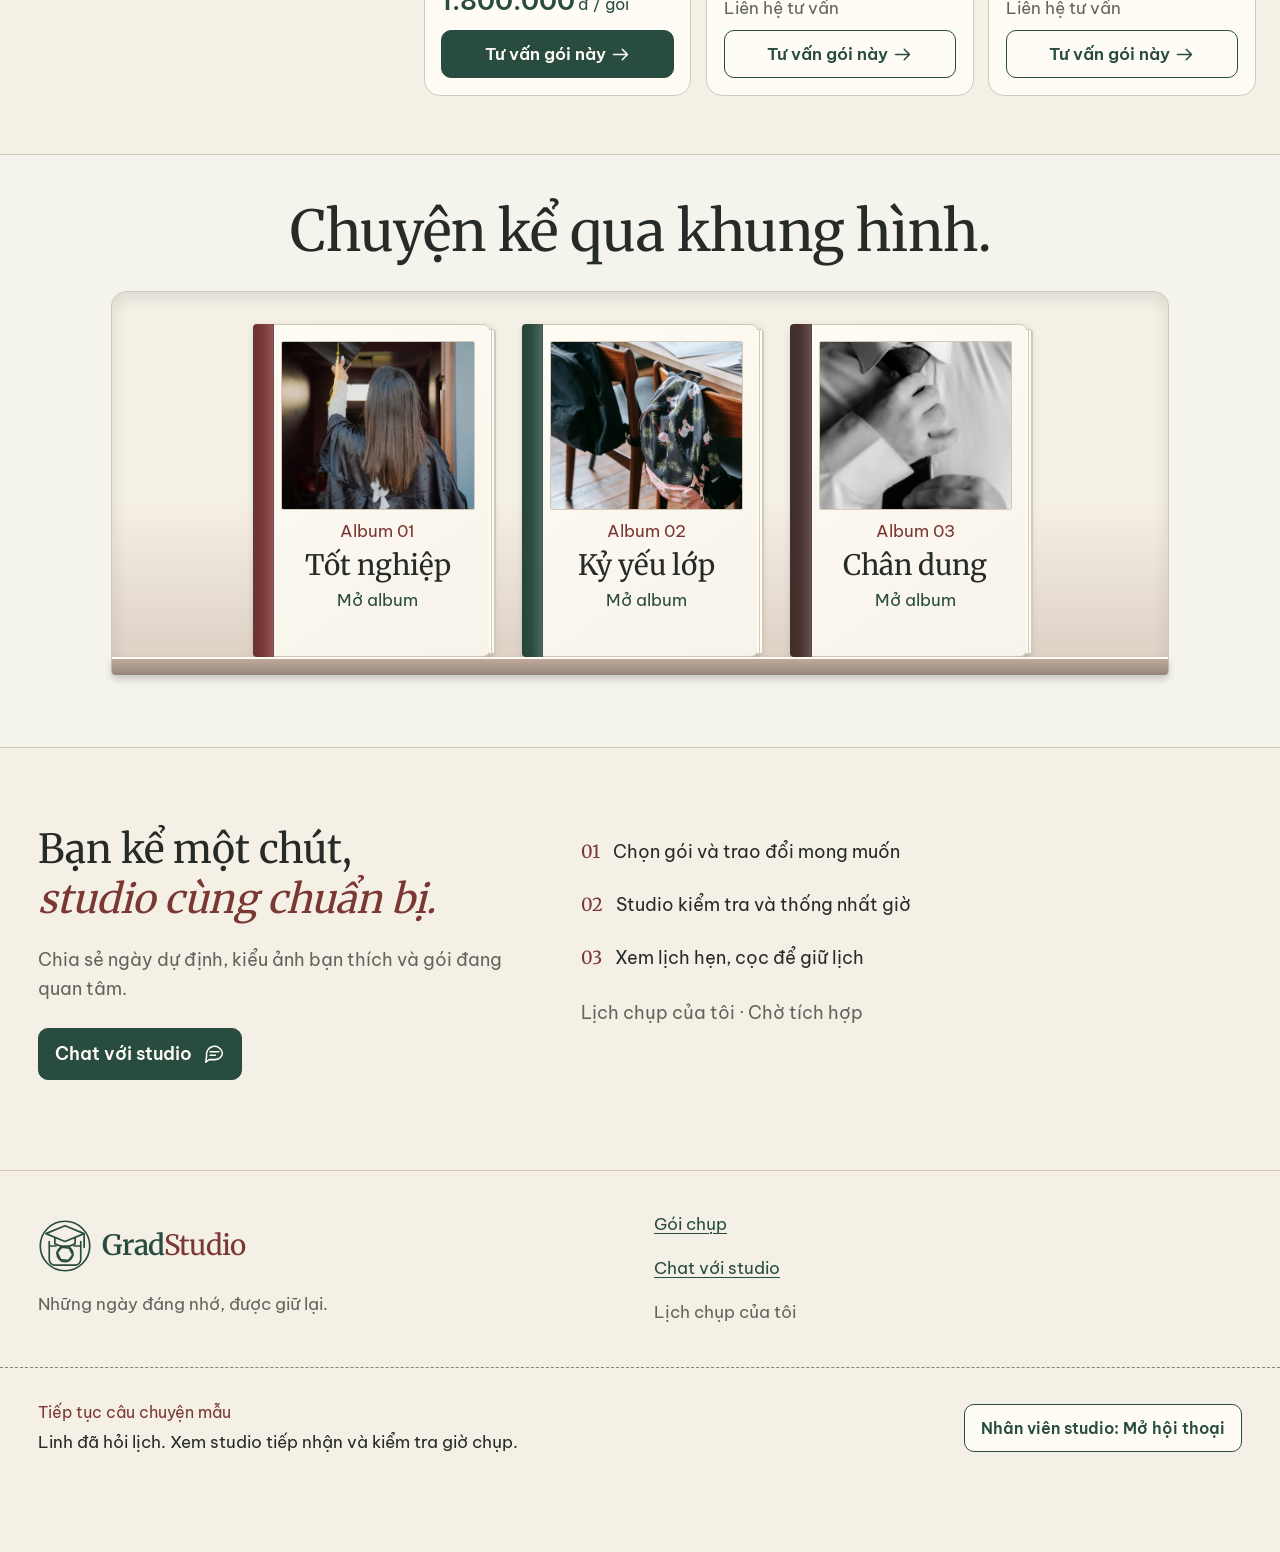
==== commit fae7980a: "feat(pa02): build responsive services and chat screen" ====
--- a/index.html
+++ b/index.html
@@ -3,358 +3,587 @@
 <head>
   <meta charset="UTF-8">
   <meta name="viewport" content="width=device-width, initial-scale=1">
-  <meta name="description" content="GradStudio — dịch vụ chụp kỷ yếu lớp, tốt nghiệp và chân dung; xem ảnh mẫu và hội thoại tư vấn lịch chụp.">
-  <title>Dịch vụ và chat | GradStudio</title>
+  <meta name="description" content="Xem gói chụp, album ảnh tham khảo và tư vấn cùng GradStudio.">
+  <title>Dịch vụ và tư vấn | GradStudio</title>
   <link rel="stylesheet" href="css/common.css">
   <link rel="stylesheet" href="css/services.css">
+  <script src="js/services.js" defer></script>
 </head>
 <body class="services-page">
-  <a class="button button--secondary services-skip-link" href="#main-content">Đến nội dung chính</a>
-
-  <header class="services-header">
-    <div class="container services-header-content">
-      <a class="services-brand" href="index.html" aria-label="GradStudio — trang dịch vụ">GradStudio</a>
-      <nav class="services-navigation" aria-label="Điều hướng chính">
-        <ul>
-          <li><a class="button button--secondary" href="index.html" aria-current="page">Dịch vụ</a></li>
-          <li><a class="button button--secondary" href="my-appointments.html">Lịch chụp của tôi</a></li>
-        </ul>
+  <a class="services-skip button" href="#main">Đến nội dung chính</a>
+  <svg class="services-symbols" xmlns="http://www.w3.org/2000/svg" aria-hidden="true">
+    <symbol id="brand" viewBox="0 0 48 48"><circle cx="24" cy="24" r="22"/><path d="M10 20v16a5 5 0 0 0 5 5h18a5 5 0 0 0 5-5V20M10 24h6m16 0h6M7 13l17-7 17 7-17 7-17-7Zm8 4v5m18-5v5M15 22q9 5 18 0m8-9v12"/><circle cx="24" cy="31" r="7"/><path d="m21 25 7 1 3 6-4 5-7-1-3-6 4-5Z"/></symbol>
+    <symbol id="arrow" viewBox="0 0 24 24"><path d="M4 12h16m-6-6 6 6-6 6"/></symbol>
+    <symbol id="camera" viewBox="0 0 24 24"><path d="M3 7h5l2-3h4l2 3h5v13H3Z"/><circle cx="12" cy="13" r="3.5"/></symbol>
+    <symbol id="chat-icon" viewBox="0 0 24 24"><path d="M21 11a8 8 0 0 1-8 8H6l-4 3 1-7a8 8 0 1 1 18-4Z"/><path d="M7 10h10m-10 4h6"/></symbol>
+    <symbol id="check" viewBox="0 0 24 24"><path d="m5 12 4 4L19 6"/></symbol>
+  </svg>
+
+  <header class="services-opening">
+    <div class="services-header">
+      <div class="container services-header-inner">
+        <a class="services-brand" href="index.html" aria-label="GradStudio — Dịch vụ"><svg aria-hidden="true"><use href="#brand"/></svg><span>Grad<span>Studio</span></span></a>
+        <nav class="services-nav" aria-label="Điều hướng chính">
+          <a href="index.html" aria-current="page">Dịch vụ</a>
+          <a href="#gallery">Ảnh tham khảo</a>
+          <span class="services-pending-link" title="Chờ tích hợp màn 3">Lịch chụp của tôi</span>
+          <a href="#chat">Chat với studio</a>
+        </nav>
+        <p class="services-account"><img src="assets/images/linh-initial.svg" alt="" width="44" height="44"><span>Linh</span></p>
+      </div>
+    </div>
+
+    <section class="services-hero" aria-labelledby="hero-title">
+      <video class="services-hero-video" id="services-hero-video" aria-hidden="true"
+        width="1280" height="720" muted loop playsinline preload="none"
+        poster="assets/videos/gradstudio-video-nen-poster.jpg"
+        data-src="assets/videos/gradstudio-video-nen.mp4"></video>
+      <div class="container services-hero-copy">
+        <p class="services-kicker"><span class="services-rule" aria-hidden="true"></span> Một cuốn nhật ký bằng ảnh</p>
+        <h1 id="hero-title">Giữ một thời,<br><em>nhớ một đời.</em><svg class="services-flourish" viewBox="0 0 380 22" aria-hidden="true"><path d="M4 13Q166-1 374 10M76 21Q214 11 345 17"/></svg></h1>
+        <p class="services-hero-description">Từ ngày nhận bằng đến những buổi gặp gỡ bạn bè. Cùng GradStudio giữ lại một phiên bản thật đẹp của bạn.</p>
+        <div class="services-actions">
+          <a class="button services-package-link-mobile" href="#package-list">Xem gói chụp <svg class="services-icon" aria-hidden="true"><use href="#arrow"/></svg></a>
+          <a class="button services-package-link-wide" href="#packages">Xem gói chụp <svg class="services-icon" aria-hidden="true"><use href="#arrow"/></svg></a>
+          <a class="services-text-link" href="#chat">Chat với studio <svg class="services-icon" aria-hidden="true"><use href="#chat-icon"/></svg></a>
+        </div>
+        <p class="services-hero-footnote"><svg class="services-icon" aria-hidden="true"><use href="#camera"/></svg> Chọn một buổi chụp. Kể câu chuyện của riêng mình.</p>
+      </div>
+      <button class="button button--secondary services-hero-video-toggle" type="button"
+        data-services-video-toggle aria-controls="services-hero-video" hidden>Phát video nền</button>
+    </section>
+  </header>
+
+  <main id="main" tabindex="-1">
+    <section class="container services-offers" id="packages" aria-labelledby="packages-title">
+      <h2 class="services-offers-heading" id="packages-title">Mỗi kỷ niệm, một cách giữ.</h2>
+      <section class="services-album" data-services-album aria-label="Album ảnh tham khảo phong cách">
+        <div class="services-album-stage">
+          <span class="services-album-label">Những ngày đáng nhớ / GradStudio</span>
+          <figure class="services-polaroid services-polaroid-main" data-services-slide data-services-collection="graduation" data-theme="Tốt nghiệp" data-package="Tốt nghiệp Premium" data-note="Thử áo tốt nghiệp và bó hoa. Chụp chân dung riêng trước, rồi chụp cùng bạn bè ở sân trường.">
+            <span class="services-tape" aria-hidden="true"></span>
+            <img src="assets/images/pexels-16479971.webp" alt="Một người mặc áo tốt nghiệp cầm bó hoa trước tường gạch, nhìn từ phía sau." width="900" height="1200">
+            <figcaption>Bó hoa ngày nhận bằng</figcaption>
+          </figure>
+          <figure class="services-polaroid services-polaroid-main" data-services-slide data-services-collection="class" data-theme="Kỷ yếu lớp" data-package="Kỷ yếu lớp" data-note="Chụp cả lớp trước, rồi chia nhóm nhỏ. Cầu thang, hành lang và sân trường là những góc dễ tạo dáng." hidden>
+            <span class="services-tape" aria-hidden="true"></span>
+            <img src="assets/images/pexels-5905436.webp" alt="Sách vở trên bàn học và ba lô treo trên ghế." width="900" height="1200">
+            <figcaption>Bàn học và ba lô</figcaption>
+          </figure>
+          <figure class="services-polaroid services-polaroid-main" data-services-slide data-services-collection="portrait" data-theme="Chân dung" data-package="Chân dung / CV" data-note="Chọn vest cho ảnh CV hoặc áo dài cho ảnh lưu niệm. Nền gọn và ánh sáng dịu giúp gương mặt nổi bật." hidden>
+            <span class="services-tape" aria-hidden="true"></span>
+            <img src="assets/images/pexels-20239591.webp" alt="Cận cảnh tay chỉnh cà vạt trên áo sơ mi trắng." width="900" height="1200">
+            <figcaption>Chỉnh cà vạt trước khi chụp</figcaption>
+          </figure>
+          <div class="services-polaroid-small" data-services-companion-card>
+            <div data-services-front>
+              <figure class="services-polaroid" data-services-companion>
+                <img src="assets/images/pexels-16132529.webp" alt="Một người mặc lễ phục cầm bằng bước đi, nhìn từ phía sau." width="600" height="600">
+                <figcaption>Bước đi ngày nhận bằng</figcaption>
+              </figure>
+              <figure class="services-polaroid" data-services-companion hidden>
+                <img src="assets/images/pexels-5588404.webp" alt="Góc nhìn từ trên cao của người đang viết bên bàn học." width="600" height="600">
+                <figcaption>Một buổi tự học</figcaption>
+              </figure>
+              <figure class="services-polaroid" data-services-companion hidden>
+                <img src="assets/images/pexels-20479949.webp" alt="Cận cảnh tay chỉnh cà vạt và hoa cài trên vest màu be." width="800" height="1100">
+                <figcaption>Chi tiết vest màu be</figcaption>
+              </figure>
+              <button class="services-flip-trigger" type="button" data-services-flip aria-label="Lật ảnh để xem ghi chú phong cách" aria-controls="album-photo-note" hidden>
+                <span aria-hidden="true">↻</span>
+              </button>
+            </div>
+            <div class="services-polaroid services-photo-note" id="album-photo-note" data-services-back hidden>
+              <div class="services-photo-note-header">
+                <button class="services-flip-return" type="button" data-services-unflip aria-label="Về mặt ảnh">
+                  <span aria-hidden="true">↶</span>
+                </button>
+                <p class="services-photo-note-label">Ghi chú phong cách</p>
+              </div>
+              <h2 data-services-note-theme>Tốt nghiệp</h2>
+              <p data-services-note-copy>Thử áo tốt nghiệp và bó hoa. Chụp chân dung riêng trước, rồi chụp cùng bạn bè ở sân trường.</p>
+              <a class="services-photo-consult" href="#chat" data-services-note-consult data-package="Tốt nghiệp Premium">Tư vấn phong cách này</a>
+            </div>
+          </div>
+          <span class="services-stamp" aria-hidden="true">GRADSTUDIO<span>Giữ lại<br>thanh xuân</span>PHOTO JOURNAL</span>
+          <p class="services-album-note">Ảnh tham khảo phong cách</p>
+        </div>
+        <div class="services-album-player">
+          <div class="services-album-controls" data-services-album-player role="group" aria-label="Chọn ảnh trong album" hidden>
+            <button class="services-album-arrow services-album-arrow-prev" type="button" data-services-previous aria-label="Ảnh trước">
+              <svg class="services-icon" aria-hidden="true"><use href="#arrow"/></svg>
+            </button>
+            <div class="services-album-thumbnails">
+              <button class="services-album-thumbnail" type="button" data-services-pick aria-label="Ảnh 1: Ngày nhận bằng" aria-pressed="true">
+                <img src="assets/images/pexels-16479971.webp" alt="" width="900" height="1200">
+              </button>
+              <button class="services-album-thumbnail" type="button" data-services-pick aria-label="Ảnh 2: Kỷ yếu lớp" aria-pressed="false">
+                <img src="assets/images/pexels-5905436.webp" alt="" width="900" height="1200">
+              </button>
+              <button class="services-album-thumbnail" type="button" data-services-pick aria-label="Ảnh 3: Chân dung" aria-pressed="false">
+                <img src="assets/images/pexels-20239591.webp" alt="" width="900" height="1200">
+              </button>
+            </div>
+            <button class="services-album-arrow" type="button" data-services-next aria-label="Ảnh tiếp theo">
+              <svg class="services-icon" aria-hidden="true"><use href="#arrow"/></svg>
+            </button>
+          </div>
+          <div class="services-album-footer">
+            <p class="services-album-status" data-services-album-status role="status">Ngày nhận bằng</p>
+            <a class="services-text-link" href="#gallery" data-services-view-collection>
+              Xem bộ ảnh <svg class="services-icon" aria-hidden="true"><use href="#arrow"/></svg>
+            </a>
+          </div>
+        </div>
+      </section>
+
+      <div class="services-packages">
+        <div class="services-package-grid" id="package-list">
+          <article class="services-package-card" id="graduation" aria-labelledby="graduation-title">
+            <img class="services-package-image" src="assets/images/pexels-15005450.webp" alt="Một người mặc áo tốt nghiệp giơ mũ, nhìn từ phía sau." width="853" height="1280" loading="lazy">
+            <div class="services-package-copy">
+              <p class="services-kicker">01 / Ngày mình trưởng thành</p>
+              <h3 id="graduation-title">Tốt nghiệp <em>Premium</em></h3>
+              <p>Một dấu mốc, một bộ ảnh để sau này nhìn lại vẫn thấy mình của ngày hôm ấy.</p>
+              <ul class="services-inclusions">
+                <li><svg class="services-icon" aria-hidden="true"><use href="#check"/></svg> Makeup cho buổi chụp</li>
+                <li><svg class="services-icon" aria-hidden="true"><use href="#check"/></svg> 2 giờ chụp ảnh</li>
+                <li><svg class="services-icon" aria-hidden="true"><use href="#check"/></svg> 30 ảnh chỉnh</li>
+              </ul>
+              <div class="services-package-action">
+                <p class="services-price">1.800.000<span>đ / gói</span></p>
+                <a class="button" href="#chat" data-package="Tốt nghiệp Premium">Tư vấn gói này <svg class="services-icon" aria-hidden="true"><use href="#arrow"/></svg></a>
+              </div>
+            </div>
+          </article>
+          <article class="services-package-card" id="class-photo" aria-labelledby="class-photo-title">
+            <img class="services-package-image" src="assets/images/pexels-5905436.webp" alt="Sách vở trên bàn học và ba lô treo trên ghế." width="900" height="1200" loading="lazy">
+            <div class="services-package-copy">
+              <p class="services-kicker">02 / Những năm tháng bên nhau</p>
+              <h3 id="class-photo-title">Kỷ yếu lớp</h3>
+              <p>Giữ những gương mặt thân quen trong cùng một khung hình.</p>
+              <div class="services-package-action">
+                <p class="services-price-note">Liên hệ tư vấn</p>
+                <a class="button button--secondary" href="#chat" data-package="Kỷ yếu lớp">Tư vấn gói này <svg class="services-icon" aria-hidden="true"><use href="#arrow"/></svg></a>
+              </div>
+            </div>
+          </article>
+          <article class="services-package-card" id="portrait" aria-labelledby="portrait-title">
+            <img class="services-package-image" src="assets/images/pexels-20239591.webp" alt="Cận cảnh tay chỉnh cà vạt trên áo sơ mi trắng." width="900" height="1200" loading="lazy">
+            <div class="services-package-copy">
+              <p class="services-kicker">03 / Một góc nhìn mới</p>
+              <h3 id="portrait-title">Chân dung / CV</h3>
+              <p>Một bức ảnh gọn gàng để bắt đầu chương tiếp theo của bạn.</p>
+              <div class="services-package-action">
+                <p class="services-price-note">Liên hệ tư vấn</p>
+                <a class="button button--secondary" href="#chat" data-package="Chân dung / CV">Tư vấn gói này <svg class="services-icon" aria-hidden="true"><use href="#arrow"/></svg></a>
+              </div>
+            </div>
+          </article>
+        </div>
+      </div>
+    </section>
+
+    <section class="services-gallery-section" id="gallery" aria-labelledby="gallery-title" tabindex="-1">
+      <div class="container">
+        <h2 class="services-gallery-heading" id="gallery-title">Chuyện kể qua khung hình.</h2>
+        <nav class="services-gallery-shelf" aria-label="Chọn album ảnh">
+          <a class="services-gallery-cover" href="#gallery-graduation" data-services-gallery-cover="graduation">
+            <img src="assets/images/pexels-15005450.webp" alt="" width="853" height="1280" loading="lazy">
+            <span class="services-gallery-cover-copy">
+              <span class="services-gallery-volume">Album 01</span>
+              <span class="services-gallery-cover-title">Tốt nghiệp</span>
+              <span class="services-gallery-cover-action">Mở album</span>
+            </span>
+          </a>
+          <a class="services-gallery-cover" href="#gallery-class" data-services-gallery-cover="class">
+            <img src="assets/images/pexels-5905436.webp" alt="" width="900" height="1200" loading="lazy">
+            <span class="services-gallery-cover-copy">
+              <span class="services-gallery-volume">Album 02</span>
+              <span class="services-gallery-cover-title">Kỷ yếu lớp</span>
+              <span class="services-gallery-cover-action">Mở album</span>
+            </span>
+          </a>
+          <a class="services-gallery-cover" href="#gallery-portrait" data-services-gallery-cover="portrait">
+            <img src="assets/images/pexels-20239591.webp" alt="" width="900" height="1200" loading="lazy">
+            <span class="services-gallery-cover-copy">
+              <span class="services-gallery-volume">Album 03</span>
+              <span class="services-gallery-cover-title">Chân dung</span>
+              <span class="services-gallery-cover-action">Mở album</span>
+            </span>
+          </a>
+        </nav>
+
+        <section class="services-gallery-collection" id="gallery-graduation" data-services-gallery-theme="graduation" aria-labelledby="gallery-graduation-title">
+          <div class="services-gallery-book-header">
+            <h3 id="gallery-graduation-title">Bộ ảnh tốt nghiệp</h3>
+            <button class="button button--secondary" type="button" data-services-gallery-close hidden>Đóng album</button>
+          </div>
+          <div class="services-gallery-book">
+            <div class="services-gallery-spread" data-services-gallery-spread>
+              <div class="services-gallery-page services-gallery-page--opening">
+                <p class="services-gallery-volume">Album 01</p>
+                <p class="services-gallery-opening-title">Tốt nghiệp</p>
+                <p>9 ảnh tham khảo</p>
+              </div>
+              <div class="services-gallery-page">
+                <figure class="services-gallery-photo">
+                  <a href="assets/images/pexels-15005450.webp" data-services-gallery-photo>
+                    <img src="assets/images/pexels-15005450.webp" alt="Một người mặc áo tốt nghiệp giơ mũ, nhìn từ phía sau." width="853" height="1280" loading="lazy">
+                  </a>
+                  <figcaption>Khoảnh khắc nâng mũ</figcaption>
+                </figure>
+              </div>
+            </div>
+            <div class="services-gallery-spread" data-services-gallery-spread>
+              <div class="services-gallery-page services-gallery-page--stacked">
+                <figure class="services-gallery-photo">
+                  <a href="assets/images/pexels-1205651.webp" data-services-gallery-photo>
+                    <img src="assets/images/pexels-1205651.webp" alt="Các tân cử nhân nhìn từ phía sau cùng tung mũ lên cao." width="1280" height="854" loading="lazy">
+                  </a>
+                  <figcaption>Mũ bay ngày tốt nghiệp</figcaption>
+                </figure>
+                <figure class="services-gallery-photo">
+                  <a href="assets/images/pexels-19501563.webp" data-services-gallery-photo>
+                    <img src="assets/images/pexels-19501563.webp" alt="Các tân cử nhân đội mũ trong buổi lễ, nhìn từ phía sau." width="1280" height="852" loading="lazy">
+                  </a>
+                  <figcaption>Cùng dự lễ tốt nghiệp</figcaption>
+                </figure>
+              </div>
+              <div class="services-gallery-page services-gallery-page--paired" style="--services-first-aspect: calc(900 / 1200); --services-second-aspect: calc(600 / 600);">
+                <figure class="services-gallery-photo">
+                  <a href="assets/images/pexels-16479971.webp" data-services-gallery-photo>
+                    <img src="assets/images/pexels-16479971.webp" alt="Một người mặc áo tốt nghiệp cầm bó hoa trước tường gạch, nhìn từ phía sau." width="900" height="1200" loading="lazy">
+                  </a>
+                  <figcaption>Bó hoa ngày nhận bằng</figcaption>
+                </figure>
+                <figure class="services-gallery-photo">
+                  <a href="assets/images/pexels-16132529.webp" data-services-gallery-photo>
+                    <img src="assets/images/pexels-16132529.webp" alt="Một người mặc lễ phục cầm bằng bước đi, nhìn từ phía sau." width="600" height="600" loading="lazy">
+                  </a>
+                  <figcaption>Bước đi ngày nhận bằng</figcaption>
+                </figure>
+              </div>
+            </div>
+            <div class="services-gallery-spread" data-services-gallery-spread>
+              <div class="services-gallery-page services-gallery-page--paired" style="--services-first-aspect: calc(800 / 1100); --services-second-aspect: calc(600 / 600);">
+                <figure class="services-gallery-photo">
+                  <a href="assets/images/pexels-7944064.webp" data-services-gallery-photo>
+                    <img src="assets/images/pexels-7944064.webp" alt="Cận cảnh tay cầm mũ tốt nghiệp và tấm bằng buộc nơ đỏ." width="680" height="935" loading="lazy">
+                  </a>
+                  <figcaption>Tấm bằng thắt nơ đỏ</figcaption>
+                </figure>
+                <figure class="services-gallery-photo">
+                  <a href="assets/images/pexels-12794087.webp" data-services-gallery-photo>
+                    <img src="assets/images/pexels-12794087.webp" alt="Mũ tốt nghiệp và bằng cuộn đặt trên nền bê tông." width="600" height="600" loading="lazy">
+                  </a>
+                  <figcaption>Mũ và bằng tốt nghiệp</figcaption>
+                </figure>
+              </div>
+              <div class="services-gallery-page services-gallery-page--paired" style="--services-first-aspect: calc(600 / 600); --services-second-aspect: calc(600 / 600);">
+                <figure class="services-gallery-photo">
+                  <a href="assets/images/pexels-26987551.webp" data-services-gallery-photo>
+                    <img src="assets/images/pexels-26987551.webp" alt="Một người nâng mũ tốt nghiệp trên lối đi có hàng cây, nhìn từ phía sau." width="600" height="600" loading="lazy">
+                  </a>
+                  <figcaption>Khoảnh khắc ngoài trời</figcaption>
+                </figure>
+                <figure class="services-gallery-photo">
+                  <a href="assets/images/pexels-7944061.webp" data-services-gallery-photo>
+                    <img src="assets/images/pexels-7944061.webp" alt="Cận cảnh tay cầm mũ đen và cuộn bằng." width="600" height="600" loading="lazy">
+                  </a>
+                  <figcaption>Cận cảnh lễ phục</figcaption>
+                </figure>
+              </div>
+            </div>
+          </div>
+          <div class="services-gallery-controls" data-services-gallery-controls role="group" aria-label="Lật trang album" hidden>
+            <button class="button button--secondary" type="button" data-services-gallery-previous>← Trang trước</button>
+            <p role="status" data-services-gallery-status>Trang 1–2 / 6</p>
+            <button class="button button--secondary" type="button" data-services-gallery-next>Trang sau →</button>
+          </div>
+        </section>
+
+        <section class="services-gallery-collection" id="gallery-class" data-services-gallery-theme="class" aria-labelledby="gallery-class-title">
+          <div class="services-gallery-book-header">
+            <h3 id="gallery-class-title">Bộ ảnh kỷ yếu lớp</h3>
+            <button class="button button--secondary" type="button" data-services-gallery-close hidden>Đóng album</button>
+          </div>
+          <div class="services-gallery-book">
+            <div class="services-gallery-spread" data-services-gallery-spread>
+              <div class="services-gallery-page services-gallery-page--opening">
+                <p class="services-gallery-volume">Album 02</p>
+                <p class="services-gallery-opening-title">Kỷ yếu lớp</p>
+                <p>9 ảnh tham khảo</p>
+              </div>
+              <div class="services-gallery-page">
+                <figure class="services-gallery-photo">
+                  <a href="assets/images/pexels-5905436.webp" data-services-gallery-photo>
+                    <img src="assets/images/pexels-5905436.webp" alt="Sách vở trên bàn học và ba lô treo trên ghế." width="900" height="1200" loading="lazy">
+                  </a>
+                  <figcaption>Bàn học và ba lô</figcaption>
+                </figure>
+              </div>
+            </div>
+            <div class="services-gallery-spread" data-services-gallery-spread>
+              <div class="services-gallery-page services-gallery-page--stacked">
+                <figure class="services-gallery-photo">
+                  <a href="assets/images/pexels-30520306.webp" data-services-gallery-photo>
+                    <img src="assets/images/pexels-30520306.webp" alt="Hành lang trường vắng với ánh sáng tự nhiên." width="1280" height="854" loading="lazy">
+                  </a>
+                  <figcaption>Hành lang giờ tan lớp</figcaption>
+                </figure>
+                <figure class="services-gallery-photo">
+                  <a href="assets/images/pexels-35656174.webp" data-services-gallery-photo>
+                    <img src="assets/images/pexels-35656174.webp" alt="Lớp học vắng với cửa sổ lớn và những dãy bàn." width="1280" height="854" loading="lazy">
+                  </a>
+                  <figcaption>Ánh sáng bên cửa sổ</figcaption>
+                </figure>
+              </div>
+              <div class="services-gallery-page services-gallery-page--paired" style="--services-first-aspect: calc(600 / 600); --services-second-aspect: calc(600 / 600);">
+                <figure class="services-gallery-photo">
+                  <a href="assets/images/pexels-5588404.webp" data-services-gallery-photo>
+                    <img src="assets/images/pexels-5588404.webp" alt="Góc nhìn từ trên cao của người đang viết bên bàn học." width="600" height="600" loading="lazy">
+                  </a>
+                  <figcaption>Một buổi tự học</figcaption>
+                </figure>
+                <figure class="services-gallery-photo">
+                  <a href="assets/images/pexels-9258380.webp" data-services-gallery-photo>
+                    <img src="assets/images/pexels-9258380.webp" alt="Những dãy bàn gỗ có sách trong lớp học vắng." width="600" height="600" loading="lazy">
+                  </a>
+                  <figcaption>Dãy bàn gỗ</figcaption>
+                </figure>
+              </div>
+            </div>
+            <div class="services-gallery-spread" data-services-gallery-spread>
+              <div class="services-gallery-page services-gallery-page--paired" style="--services-first-aspect: calc(800 / 1100); --services-second-aspect: calc(600 / 600);">
+                <figure class="services-gallery-photo">
+                  <a href="assets/images/pexels-5905618.webp" data-services-gallery-photo>
+                    <img src="assets/images/pexels-5905618.webp" alt="Bàn học và chiếc ghế có ba lô đặt trước bảng trắng." width="800" height="1100" loading="lazy">
+                  </a>
+                  <figcaption>Góc bàn và bảng trắng</figcaption>
+                </figure>
+                <figure class="services-gallery-photo">
+                  <a href="assets/images/pexels-6981007.webp" data-services-gallery-photo>
+                    <img src="assets/images/pexels-6981007.webp" alt="Lớp học trống với kệ sách và các cụm bàn." width="600" height="600" loading="lazy">
+                  </a>
+                  <figcaption>Phòng học và kệ sách</figcaption>
+                </figure>
+              </div>
+              <div class="services-gallery-page services-gallery-page--paired" style="--services-first-aspect: calc(800 / 1100); --services-second-aspect: calc(800 / 1100);">
+                <figure class="services-gallery-photo">
+                  <a href="assets/images/pexels-36650153.webp" data-services-gallery-photo>
+                    <img src="assets/images/pexels-36650153.webp" alt="Các dãy bàn gỗ hướng về bảng xanh trong lớp học trống." width="679" height="934" loading="lazy">
+                  </a>
+                  <figcaption>Bảng xanh cuối lớp</figcaption>
+                </figure>
+                <figure class="services-gallery-photo">
+                  <a href="assets/images/pexels-6207367.webp" data-services-gallery-photo>
+                    <img src="assets/images/pexels-6207367.webp" alt="Giấy và bút trên bàn học bằng gỗ." width="674" height="927" loading="lazy">
+                  </a>
+                  <figcaption>Trang vở trên bàn</figcaption>
+                </figure>
+              </div>
+            </div>
+          </div>
+          <div class="services-gallery-controls" data-services-gallery-controls role="group" aria-label="Lật trang album" hidden>
+            <button class="button button--secondary" type="button" data-services-gallery-previous>← Trang trước</button>
+            <p role="status" data-services-gallery-status>Trang 1–2 / 6</p>
+            <button class="button button--secondary" type="button" data-services-gallery-next>Trang sau →</button>
+          </div>
+          <a class="services-text-link" href="#chat" data-package="Kỷ yếu lớp">Tư vấn bộ ảnh kỷ yếu <svg class="services-icon" aria-hidden="true"><use href="#chat-icon"/></svg></a>
+        </section>
+
+        <section class="services-gallery-collection" id="gallery-portrait" data-services-gallery-theme="portrait" aria-labelledby="gallery-portrait-title">
+          <div class="services-gallery-book-header">
+            <h3 id="gallery-portrait-title">Bộ ảnh chân dung</h3>
+            <button class="button button--secondary" type="button" data-services-gallery-close hidden>Đóng album</button>
+          </div>
+          <div class="services-gallery-book">
+            <div class="services-gallery-spread" data-services-gallery-spread>
+              <div class="services-gallery-page services-gallery-page--opening">
+                <p class="services-gallery-volume">Album 03</p>
+                <p class="services-gallery-opening-title">Chân dung</p>
+                <p>9 ảnh tham khảo</p>
+              </div>
+              <div class="services-gallery-page">
+                <figure class="services-gallery-photo">
+                  <a href="assets/images/pexels-20239591.webp" data-services-gallery-photo>
+                    <img src="assets/images/pexels-20239591.webp" alt="Cận cảnh tay chỉnh cà vạt trên áo sơ mi trắng." width="900" height="1200" loading="lazy">
+                  </a>
+                  <figcaption>Chỉnh cà vạt trước khi chụp</figcaption>
+                </figure>
+              </div>
+            </div>
+            <div class="services-gallery-spread" data-services-gallery-spread>
+              <div class="services-gallery-page services-gallery-page--paired" style="--services-first-aspect: calc(1600 / 2398); --services-second-aspect: calc(1600 / 2399);">
+                <figure class="services-gallery-photo">
+                  <a href="assets/images/pexels-16495457.webp" data-services-gallery-photo>
+                    <img src="assets/images/pexels-16495457.webp" alt="Studio trống với các chân đèn và ánh sáng vàng." width="854" height="1280" loading="lazy">
+                  </a>
+                  <figcaption>Ánh vàng trong studio</figcaption>
+                </figure>
+                <figure class="services-gallery-photo">
+                  <a href="assets/images/pexels-33365000.webp" data-services-gallery-photo>
+                    <img src="assets/images/pexels-33365000.webp" alt="Ghế và đèn chụp ảnh trong studio trống." width="854" height="1280" loading="lazy">
+                  </a>
+                  <figcaption>Chuẩn bị ánh sáng</figcaption>
+                </figure>
+              </div>
+              <div class="services-gallery-page services-gallery-page--paired" style="--services-first-aspect: calc(800 / 1100); --services-second-aspect: calc(600 / 600);">
+                <figure class="services-gallery-photo">
+                  <a href="assets/images/pexels-20479949.webp" data-services-gallery-photo>
+                    <img src="assets/images/pexels-20479949.webp" alt="Cận cảnh tay chỉnh cà vạt và hoa cài trên vest màu be." width="800" height="1100" loading="lazy">
+                  </a>
+                  <figcaption>Chi tiết vest màu be</figcaption>
+                </figure>
+                <figure class="services-gallery-photo">
+                  <a href="assets/images/pexels-26800055.webp" data-services-gallery-photo>
+                    <img src="assets/images/pexels-26800055.webp" alt="Một ống kính máy ảnh đặt trên mặt bàn gỗ." width="600" height="600" loading="lazy">
+                  </a>
+                  <figcaption>Ống kính trên bàn</figcaption>
+                </figure>
+              </div>
+            </div>
+            <div class="services-gallery-spread" data-services-gallery-spread>
+              <div class="services-gallery-page services-gallery-page--paired" style="--services-first-aspect: calc(800 / 1100); --services-second-aspect: calc(600 / 600);">
+                <figure class="services-gallery-photo">
+                  <a href="assets/images/pexels-18981183.webp" data-services-gallery-photo>
+                    <img src="assets/images/pexels-18981183.webp" alt="Máy ảnh cổ trên bàn gỗ với đèn chân máy phía sau." width="800" height="1100" loading="lazy">
+                  </a>
+                  <figcaption>Máy ảnh dưới đèn vàng</figcaption>
+                </figure>
+                <figure class="services-gallery-photo">
+                  <a href="assets/images/pexels-10942081.webp" data-services-gallery-photo>
+                    <img src="assets/images/pexels-10942081.webp" alt="Máy ảnh phim và hộp phim đặt trên bàn gỗ." width="600" height="600" loading="lazy">
+                  </a>
+                  <figcaption>Máy ảnh và cuộn phim</figcaption>
+                </figure>
+              </div>
+              <div class="services-gallery-page services-gallery-page--paired" style="--services-first-aspect: calc(600 / 600); --services-second-aspect: calc(600 / 600);">
+                <figure class="services-gallery-photo">
+                  <a href="assets/images/pexels-4771446.webp" data-services-gallery-photo>
+                    <img src="assets/images/pexels-4771446.webp" alt="Các ống kính đặt trên bàn gỗ có nắng chiếu." width="600" height="600" loading="lazy">
+                  </a>
+                  <figcaption>Bộ ống kính</figcaption>
+                </figure>
+                <figure class="services-gallery-photo">
+                  <a href="assets/images/pexels-30359448.webp" data-services-gallery-photo>
+                    <img src="assets/images/pexels-30359448.webp" alt="Máy ảnh phim và phụ kiện trên bàn gỗ." width="600" height="600" loading="lazy">
+                  </a>
+                  <figcaption>Dụng cụ chụp ảnh</figcaption>
+                </figure>
+              </div>
+            </div>
+          </div>
+          <div class="services-gallery-controls" data-services-gallery-controls role="group" aria-label="Lật trang album" hidden>
+            <button class="button button--secondary" type="button" data-services-gallery-previous>← Trang trước</button>
+            <p role="status" data-services-gallery-status>Trang 1–2 / 6</p>
+            <button class="button button--secondary" type="button" data-services-gallery-next>Trang sau →</button>
+          </div>
+          <a class="services-text-link" href="#chat" data-package="Chân dung / CV">Tư vấn bộ ảnh chân dung <svg class="services-icon" aria-hidden="true"><use href="#chat-icon"/></svg></a>
+        </section>
+
+        <dialog class="services-gallery-dialog" aria-labelledby="services-gallery-image-title" data-services-gallery-dialog>
+          <div class="services-gallery-dialog-header">
+            <p id="services-gallery-image-title">Ảnh tham khảo</p>
+            <form method="dialog">
+              <button class="button button--secondary" type="submit">Đóng</button>
+            </form>
+          </div>
+          <img src="assets/images/pexels-15005450.webp" alt="" data-services-gallery-enlarged>
+        </dialog>
+      </div>
+    </section>
+
+    <section class="container services-consultation" aria-labelledby="consultation-title">
+      <div class="services-consultation-copy">
+        <h2 id="consultation-title">Bạn kể một chút,<br><em>studio cùng chuẩn bị.</em></h2>
+        <p>Chia sẻ ngày dự định, kiểu ảnh bạn thích và gói đang quan tâm.</p>
+        <a class="button" href="#chat">Chat với studio <svg class="services-icon" aria-hidden="true"><use href="#chat-icon"/></svg></a>
+      </div>
+      <div>
+        <ol class="services-steps">
+          <li><span>01</span> Chọn gói và trao đổi mong muốn</li>
+          <li><span>02</span> Studio kiểm tra và thống nhất giờ</li>
+          <li><span>03</span> Xem lịch hẹn, cọc để giữ lịch</li>
+        </ol>
+        <p class="services-pending-link">Lịch chụp của tôi · Chờ tích hợp</p>
+      </div>
+      <section class="services-chat-preview" id="chat-preview" aria-labelledby="chat-preview-title">
+        <h3 id="chat-preview-title">Hội thoại mẫu</h3>
+        <div class="services-chat-messages">
+          <div class="services-message services-message-customer">
+            <span>Linh</span>
+            <p>Gói tốt nghiệp có makeup còn lịch 24/10 lúc 09:00 không?</p>
+          </div>
+          <div class="services-message services-message-studio">
+            <span>GradStudio</span>
+            <p>Để mình kiểm tra lịch cho bạn nhé.</p>
+          </div>
+        </div>
+      </section>
+    </section>
+
+  </main>
+
+  <footer class="services-footer">
+    <div class="container services-footer-inner">
+      <div>
+        <a class="services-brand" href="index.html"><svg aria-hidden="true"><use href="#brand"/></svg><span>Grad<span>Studio</span></span></a>
+        <p>Những ngày đáng nhớ, được giữ lại.</p>
+      </div>
+      <nav aria-label="Điều hướng cuối trang">
+        <a href="#packages">Gói chụp</a>
+        <a href="#chat">Chat với studio</a>
+        <span class="services-pending-link" title="Chờ tích hợp màn 3">Lịch chụp của tôi</span>
       </nav>
-      <p class="services-customer">
-        <img src="assets/images/avatar-linh.avif" alt="" width="120" height="120">
-        <span>Linh</span>
-      </p>
     </div>
-  </header>
-
-  <main id="main-content" tabindex="-1">
-    <section class="services-hero" aria-labelledby="hero-title">
-      <div class="container services-hero-content">
-        <p class="services-eyebrow">Studio ảnh tốt nghiệp &amp; chân dung</p>
-        <h1 id="hero-title">Lưu lại ngày <span class="services-heading-accent">ra trường</span> theo cách của bạn</h1>
-        <p>Kỷ yếu lớp, tốt nghiệp, chân dung CV — tư vấn ngay trên web, chốt lịch rõ ràng, chọn ảnh trong tài khoản của bạn.</p>
-        <div class="services-actions">
-          <a class="button" href="#packages">Xem gói chụp</a>
-          <a class="button button--secondary" href="#chat">Chat với studio</a>
-        </div>
-        <ul class="services-benefits">
-          <li>Tư vấn trực tiếp trên web</li>
-          <li>Không lo trùng lịch</li>
-          <li>Chọn ảnh ngay trong tài khoản</li>
-        </ul>
-      </div>
-
-      <!-- Native radios retain keyboard navigation; CSS selects one slide.
-           No autoplay: the visitor chooses when the background changes. -->
-      <fieldset class="services-hero-slideshow">
-        <legend>Ảnh giới thiệu GradStudio</legend>
-        <input class="services-hero-selector" type="radio" name="hero-slide" id="hero-slide-1" checked>
-        <label class="form-label services-hero-choice" for="hero-slide-1">Ảnh 1 trong 5</label>
-        <input class="services-hero-selector" type="radio" name="hero-slide" id="hero-slide-2">
-        <label class="form-label services-hero-choice" for="hero-slide-2">Ảnh 2 trong 5</label>
-        <input class="services-hero-selector" type="radio" name="hero-slide" id="hero-slide-3">
-        <label class="form-label services-hero-choice" for="hero-slide-3">Ảnh 3 trong 5</label>
-        <input class="services-hero-selector" type="radio" name="hero-slide" id="hero-slide-4">
-        <label class="form-label services-hero-choice" for="hero-slide-4">Ảnh 4 trong 5</label>
-        <input class="services-hero-selector" type="radio" name="hero-slide" id="hero-slide-5">
-        <label class="form-label services-hero-choice" for="hero-slide-5">Ảnh 5 trong 5</label>
-        <ol class="services-hero-slides" aria-hidden="true">
-          <li class="services-hero-slide"><img src="assets/images/hero-01.avif" alt="" width="2400" height="1600"></li>
-          <li class="services-hero-slide"><img src="assets/images/hero-02.avif" alt="" width="2400" height="3600"></li>
-          <li class="services-hero-slide"><img src="assets/images/hero-03.avif" alt="" width="2400" height="1403"></li>
-          <li class="services-hero-slide"><img src="assets/images/hero-04.avif" alt="" width="2400" height="3600"></li>
-          <li class="services-hero-slide"><img src="assets/images/hero-05.avif" alt="" width="2400" height="1600"></li>
-        </ol>
-      </fieldset>
-      <div class="container"><a class="button button--secondary" href="#packages">Cuộn xuống xem dịch vụ</a></div>
+    <aside class="container services-demo-flow" aria-labelledby="demo-title">
+      <div>
+        <p class="services-kicker" id="demo-title">Tiếp tục câu chuyện mẫu</p>
+        <p>Linh đã hỏi lịch. Xem studio tiếp nhận và kiểm tra giờ chụp.</p>
+      </div>
+      <a class="button button--secondary" href="admin-scheduling.html">Nhân viên studio: Mở hội thoại</a>
+    </aside>
+  </footer>
+  <details class="services-chat-widget" id="studio-chat">
+    <summary class="services-chat-toggle" id="chat-toggle">
+      <svg class="services-icon" aria-hidden="true"><use href="#chat-icon"/></svg>
+      <span class="services-chat-label">Chat với studio</span>
+      <span class="services-chat-minimize" aria-hidden="true">Thu gọn</span>
+    </summary>
+    <section class="services-chat-paper" aria-labelledby="chat">
+      <div class="services-chat-header">
+        <div class="services-chat-identity">
+          <img src="assets/images/gradstudio-initial.svg" alt="" width="32" height="32">
+          <div>
+            <h2 id="chat" tabindex="-1">GradStudio</h2>
+            <p class="services-chat-subtitle">Cuộc tư vấn của Linh</p>
+          </div>
+        </div>
+        <span class="services-demo-label">Hội thoại mẫu</span>
+      </div>
+      <p class="services-chat-context">Đang hỏi về: <strong id="selected-package">Tốt nghiệp Premium</strong></p>
+      <div class="services-chat-messages" id="chat-messages" role="log" aria-label="Nội dung hội thoại mẫu">
+        <p class="services-chat-date">Linh · Yêu cầu chụp ngày 24/10/2026</p>
+        <div class="services-message services-message-customer">
+          <span>Linh</span>
+          <p>Gói tốt nghiệp có makeup còn lịch 24/10 lúc 09:00 không?</p>
+        </div>
+        <div class="services-message services-message-studio">
+          <span>GradStudio</span>
+          <p>Để mình kiểm tra lịch cho bạn nhé.</p>
+        </div>
+      </div>
+      <div class="services-chat-form">
+        <label class="form-label" for="chat-input">Tin nhắn của bạn</label>
+        <div>
+          <input class="form-control" id="chat-input" type="text" disabled>
+          <button class="button" type="button" disabled aria-describedby="chat-send-note">Gửi tin nhắn <svg class="services-icon" aria-hidden="true"><use href="#arrow"/></svg></button>
+        </div>
+        <p class="services-small-note" id="chat-send-note">Tính năng gửi tin nhắn chưa có trong bản PA#2.</p>
+      </div>
     </section>
-
-    <section id="packages" class="container services-packages" aria-labelledby="packages-title">
-      <header>
-        <p class="services-eyebrow">Dịch vụ</p>
-        <h2 id="packages-title">Chọn buổi chụp <span class="services-heading-accent">của bạn</span></h2>
-        <p>Mỗi buổi chụp bắt đầu bằng một cuộc trò chuyện — để mình hiểu bạn muốn kể câu chuyện nào.</p>
-      </header>
-      <div class="services-package-list">
-        <article id="package-class" class="services-package" aria-labelledby="package-class-title">
-          <img src="assets/images/service-class.avif" alt="Tập thể lớp trong đồng phục trắng cùng chụp ảnh kỷ yếu." width="900" height="1200" loading="lazy">
-          <p class="services-package-number" aria-hidden="true">01</p>
-          <h3 id="package-class-title">Kỷ yếu lớp</h3>
-          <p>Một người đại diện đặt lịch cho cả lớp</p>
-          <p class="services-price">Từ <strong>350.000đ/người</strong></p>
-          <a class="button button--secondary" href="#chat" aria-label="Tư vấn gói Kỷ yếu lớp">Tư vấn gói này</a>
-        </article>
-        <article id="package-graduation" class="services-package services-package-featured" aria-labelledby="package-graduation-title">
-          <img src="assets/images/service-graduation.avif" alt="Hai bạn trong lễ phục tốt nghiệp cầm hoa trước sân trường." width="900" height="1200" loading="lazy">
-          <p class="services-package-badge">Phổ biến</p>
-          <p class="services-package-number" aria-hidden="true">02</p>
-          <h3 id="package-graduation-title">Tốt nghiệp</h3>
-          <p>Chụp cá nhân hoặc nhóm nhỏ, tùy chọn makeup và thuê đồ</p>
-          <p class="services-price">Từ <strong>1.800.000đ</strong></p>
-          <a class="button" href="#chat" aria-label="Tư vấn gói Tốt nghiệp">Tư vấn gói này</a>
-        </article>
-        <article id="package-portrait" class="services-package" aria-labelledby="package-portrait-title">
-          <img src="assets/images/service-portrait.avif" alt="Ảnh chân dung một người mặc vest và cà vạt trên nền tường gạch." width="900" height="1200" loading="lazy">
-          <p class="services-package-number" aria-hidden="true">03</p>
-          <h3 id="package-portrait-title">Chân dung/CV</h3>
-          <p>Buổi chụp ngắn, chọn ảnh cần chỉnh và nhận file</p>
-          <p class="services-price">Từ <strong>690.000đ</strong></p>
-          <a class="button button--secondary" href="#chat" aria-label="Tư vấn gói Chân dung/CV">Tư vấn gói này</a>
-        </article>
-      </div>
-      <p class="text-muted">Giá tham khảo — giá chốt được ghi trên booking sau khi tư vấn.</p>
-    </section>
-
-    <section id="gallery" class="services-gallery" aria-labelledby="gallery-title">
-      <header class="container">
-        <p class="services-eyebrow">Thư viện ảnh</p>
-        <h2 id="gallery-title">Khoảnh khắc <span class="services-heading-accent">đã chụp</span> tại GradStudio</h2>
-        <!-- Static category navigation replaces the source's dynamic filters. -->
-        <nav class="services-gallery-categories" aria-label="Nhóm ảnh tham khảo">
-          <ul>
-            <li><a class="button button--secondary" href="#gallery-photos">Tất cả</a></li>
-            <li><a class="button button--secondary" href="#gallery-class">Kỷ yếu</a></li>
-            <li><a class="button button--secondary" href="#gallery-graduation">Tốt nghiệp</a></li>
-            <li><a class="button button--secondary" href="#gallery-portrait">Chân dung</a></li>
-            <li><a class="button button--secondary" href="#gallery-family">Gia đình</a></li>
-            <li><a class="button button--secondary" href="#gallery-couple">Cặp đôi</a></li>
-          </ul>
-        </nav>
-      </header>
-      <!-- Captions describe the supplied assets; original captions are not all supplied. -->
-      <div id="gallery-photos" class="container services-gallery-photos">
-        <section id="gallery-class" class="services-gallery-group" aria-labelledby="gallery-class-title">
-          <h3 id="gallery-class-title">Kỷ yếu</h3>
-          <figure class="services-gallery-photo">
-            <img src="assets/images/gallery-class-white-ao-dai--photo-1743329468860-478b1a5ae547.avif" alt="Các bạn mặc áo dài trắng chụp kỷ yếu cùng nhau." width="800" height="1100" loading="lazy">
-            <figcaption>Kỷ yếu lớp trong tà áo dài trắng</figcaption>
-          </figure>
-          <figure class="services-gallery-photo">
-            <img src="assets/images/gallery-class-courtyard--photo-1743329572562-79844608fd2a.avif" alt="Một nhóm bạn chụp ảnh kỷ yếu tại sân trường." width="800" height="1100" loading="lazy">
-            <figcaption>Kỷ niệm cùng bạn bè tại sân trường</figcaption>
-          </figure>
-        </section>
-        <section id="gallery-graduation" class="services-gallery-group" aria-labelledby="gallery-graduation-title">
-          <h3 id="gallery-graduation-title">Tốt nghiệp</h3>
-          <figure class="services-gallery-photo">
-            <img src="assets/images/gallery-graduates-red-gowns-portrait--photo-1743327544772-52ca61ce0c27.avif" alt="Ảnh tốt nghiệp trong lễ phục có dải màu đỏ." width="800" height="1100" loading="lazy">
-            <figcaption>Lễ phục và ngày ra trường</figcaption>
-          </figure>
-          <figure class="services-gallery-photo">
-            <img src="assets/images/gallery-graduate-bouquet--photo-1743327608361-698da1c56900.avif" alt="Bạn tốt nghiệp cầm bó hoa lưu niệm." width="600" height="600" loading="lazy">
-            <figcaption>Bó hoa trong ngày tốt nghiệp</figcaption>
-          </figure>
-        </section>
-        <section id="gallery-portrait" class="services-gallery-group" aria-labelledby="gallery-portrait-title">
-          <h3 id="gallery-portrait-title">Chân dung</h3>
-          <figure class="services-gallery-photo">
-            <img src="assets/images/gallery-portrait-red-ao-dai--photo-1674401627432-740701025414.avif" alt="Ảnh chân dung một người mặc áo dài đỏ." width="800" height="1100" loading="lazy">
-            <figcaption>Chân dung áo dài đỏ</figcaption>
-          </figure>
-          <figure class="services-gallery-photo">
-            <img src="assets/images/gallery-portrait-man--photo-1681097561932-36d0df02b379.avif" alt="Ảnh chân dung nam." width="600" height="600" loading="lazy">
-            <figcaption>Chân dung cá nhân</figcaption>
-          </figure>
-          <figure class="services-gallery-photo">
-            <img src="assets/images/gallery-portrait-white-ao-dai--photo-1702617112944-61a5811ab7c0.avif" alt="Ảnh chân dung một người mặc áo dài trắng, tóc dài buông trên vai." width="800" height="1100" loading="lazy">
-            <figcaption>Mái tóc dài và ánh sáng cửa sổ</figcaption>
-          </figure>
-        </section>
-        <section id="gallery-family" class="services-gallery-group" aria-labelledby="gallery-family-title">
-          <h3 id="gallery-family-title">Gia đình</h3>
-          <figure class="services-gallery-photo">
-            <img src="assets/images/gallery-family-portrait--photo-1647833197770-ecf18b7f0ef7.avif" alt="Ảnh chân dung các thành viên trong một gia đình." width="800" height="1100" loading="lazy">
-            <figcaption>Gia đình bên nhau</figcaption>
-          </figure>
-          <figure class="services-gallery-photo">
-            <img src="assets/images/gallery-mother-children--photo-1667354436356-a6264939ff27.avif" alt="Người mẹ chụp ảnh cùng các con." width="800" height="1100" loading="lazy">
-            <figcaption>Khoảnh khắc mẹ và các con</figcaption>
-          </figure>
-        </section>
-        <section id="gallery-couple" class="services-gallery-group" aria-labelledby="gallery-couple-title">
-          <h3 id="gallery-couple-title">Cặp đôi</h3>
-          <figure class="services-gallery-photo">
-            <img src="assets/images/gallery-family-couple--photo-1596034533311-e9b93d5ba017.avif" alt="Hai người cùng chụp ảnh lưu niệm." width="600" height="600" loading="lazy">
-            <figcaption>Cùng nhau lưu giữ kỷ niệm</figcaption>
-          </figure>
-          <figure class="services-gallery-photo">
-            <img src="assets/images/gallery-couple-silhouette--photo-1731566971965-acfb1151fc34.avif" alt="Bóng một cặp đôi trong ánh sáng phía sau." width="600" height="600" loading="lazy">
-            <figcaption>Cặp đôi trong ánh sáng</figcaption>
-          </figure>
-          <figure class="services-gallery-photo">
-            <img src="assets/images/gallery-wedding--photo-1579227638706-d1e85cb8960f.avif" alt="Ảnh cưới của một cặp đôi." width="800" height="1100" loading="lazy">
-            <figcaption>Ngày chung đôi</figcaption>
-          </figure>
-        </section>
-      </div>
-    </section>
-
-    <section id="process" class="container services-process" aria-labelledby="process-title">
-      <p class="services-eyebrow">Quy trình</p>
-      <h2 id="process-title">Từ một tin nhắn đến <span class="services-heading-accent">bộ ảnh</span> hoàn chỉnh</h2>
-      <ol class="services-process-steps">
-        <li>
-          <h3>Chat tư vấn</h3>
-          <p>Nhắn studio ngay trên web để hỏi gói, concept và giá.</p>
-        </li>
-        <li>
-          <h3>Chốt lịch</h3>
-          <p>Studio kiểm tra thợ chụp, makeup, phòng và giữ lịch cho bạn.</p>
-          <p class="text-muted">Hai bên thống nhất giờ qua chat; lịch chỉ được giữ chính thức sau khi cọc 30% thành công và kiểm tra lại tài nguyên.</p>
-        </li>
-        <li>
-          <h3>Buổi chụp</h3>
-          <p>Ekip chuẩn bị theo checklist của từng loại buổi chụp.</p>
-        </li>
-        <li>
-          <h3>Chọn ảnh &amp; nhận file</h3>
-          <p>Chọn ảnh cần chỉnh trong tài khoản, nhận file khi hoàn tất.</p>
-        </li>
-      </ol>
-      <p class="text-muted">Các bước chụp, chọn ảnh và nhận file mô tả quy trình dự kiến; chưa kết nối trong prototype tĩnh PA02.</p>
-    </section>
-
-    <section class="container services-class-story" aria-labelledby="class-story-title">
-      <p class="services-eyebrow">Kỷ yếu lớp</p>
-      <h2 id="class-story-title">Cả lớp, <span class="services-heading-accent">một khung hình</span></h2>
-      <p>Một người đại diện đặt lịch cho cả lớp. Studio lo trang phục, makeup và lịch chụp cho cả nhóm.</p>
-      <a class="button" href="#chat">Tư vấn kỷ yếu</a>
-      <p class="text-muted">Bộ ảnh kỷ yếu tham khảo. Bản tĩnh chưa hỗ trợ kéo thả ảnh.</p>
-      <ul class="services-class-photos">
-        <li><img src="assets/images/gallery-class-ao-dai-campus--photo-1743329506172-58250a7a9bc3.avif" alt="Nhóm bạn mặc áo dài chụp tại khuôn viên trường." width="600" height="600" loading="lazy"></li>
-        <li><img src="assets/images/gallery-class-friends--photo-1610208322193-07ba2fe4011d.avif" alt="Nhóm bạn cùng chụp ảnh lưu niệm." width="600" height="600" loading="lazy"></li>
-        <li><img src="assets/images/gallery-class-group-outdoors--photo-1692862420545-7f0a76605e05.avif" alt="Tập thể lớp chụp ảnh ngoài trời." width="600" height="600" loading="lazy"></li>
-        <li><img src="assets/images/gallery-graduates-blue-gowns--photo-1681567012434-d60fbdaf8dd1.avif" alt="Nhóm bạn trong lễ phục tốt nghiệp màu xanh." width="600" height="600" loading="lazy"></li>
-        <li><img src="assets/images/gallery-graduates-group--photo-1566055390801-79215d22f4d2.avif" alt="Nhóm sinh viên lưu lại khoảnh khắc tốt nghiệp." width="600" height="600" loading="lazy"></li>
-        <li><img src="assets/images/gallery-graduates-red-gowns--photo-1719408937898-e15b8638e1d8.avif" alt="Những người tốt nghiệp trong lễ phục màu đỏ." width="600" height="600" loading="lazy"></li>
-        <li><img src="assets/images/gallery-graduates-yellow-stoles--photo-1678340458954-bd5c98b55c20.avif" alt="Nhóm bạn mặc lễ phục có dải choàng màu vàng." width="600" height="600" loading="lazy"></li>
-        <li><img src="assets/images/gallery-graduates-forest--photo-1566055390879-c1e70dc0c836.avif" alt="Nhóm bạn trong lễ phục tốt nghiệp giữa những hàng cây." width="600" height="600" loading="lazy"></li>
-        <li><img src="assets/images/gallery-graduates-trio--photo-1566055390950-e8334302c8cb.avif" alt="Ba người bạn chụp ảnh trong lễ phục tốt nghiệp." width="600" height="600" loading="lazy"></li>
-        <li><img src="assets/images/gallery-graduation-celebration--photo-1716672452596-cb44428364fc.avif" alt="Nhóm bạn cùng mừng ngày tốt nghiệp." width="600" height="600" loading="lazy"></li>
-        <li><img src="assets/images/gallery-class-ao-dai-campus-square--photo-1743329512271-b1985ee7e823.avif" alt="Ảnh kỷ yếu áo dài trong khuôn viên trường." width="600" height="600" loading="lazy"></li>
-        <li><img src="assets/images/gallery-class-green-courtyard--photo-1546957221-37816b007052.avif" alt="Tập thể lớp chụp trong sân trường nhiều cây xanh." width="800" height="1100" loading="lazy"></li>
-      </ul>
-    </section>
-
-    <section class="container services-faces" aria-labelledby="faces-title">
-      <h2 id="faces-title">Những gương mặt <span class="services-heading-accent">đã ghé</span> GradStudio</h2>
-      <!-- Decorative montage reuses local portraits; no invented names or reviews. -->
-      <div class="services-faces-montage" aria-hidden="true">
-        <img src="assets/images/gallery-graduate-bouquet--photo-1743327608361-698da1c56900.avif" alt="" width="600" height="600" loading="lazy">
-        <img src="assets/images/gallery-class-friends--photo-1610208322193-07ba2fe4011d.avif" alt="" width="600" height="600" loading="lazy">
-        <img src="assets/images/gallery-graduates-group--photo-1566055390801-79215d22f4d2.avif" alt="" width="600" height="600" loading="lazy">
-        <img src="assets/images/gallery-portrait-white-ao-dai--photo-1702617112944-61a5811ab7c0.avif" alt="" width="800" height="1100" loading="lazy">
-        <img src="assets/images/gallery-graduates-forest--photo-1566055390879-c1e70dc0c836.avif" alt="" width="600" height="600" loading="lazy">
-        <img src="assets/images/gallery-portrait-garden--photo-1707741015015-e25a5796c20a.avif" alt="" width="600" height="600" loading="lazy">
-        <img src="assets/images/gallery-class-white-ao-dai--photo-1743329468860-478b1a5ae547.avif" alt="" width="800" height="1100" loading="lazy">
-        <img src="assets/images/gallery-class-ao-dai-campus--photo-1743329506172-58250a7a9bc3.avif" alt="" width="600" height="600" loading="lazy">
-        <img src="assets/images/gallery-class-group-outdoors--photo-1692862420545-7f0a76605e05.avif" alt="" width="600" height="600" loading="lazy">
-        <img src="assets/images/gallery-graduates-yellow-stoles--photo-1678340458954-bd5c98b55c20.avif" alt="" width="600" height="600" loading="lazy">
-        <img src="assets/images/gallery-portrait-man--photo-1681097561932-36d0df02b379.avif" alt="" width="600" height="600" loading="lazy">
-        <img src="assets/images/gallery-graduates-red-gowns--photo-1719408937898-e15b8638e1d8.avif" alt="" width="600" height="600" loading="lazy">
-        <img src="assets/images/gallery-portrait-white-ao-dai-fence--photo-1707741015118-4060b50308ff.avif" alt="" width="600" height="600" loading="lazy">
-        <img src="assets/images/gallery-class-ao-dai-campus-square--photo-1743329512271-b1985ee7e823.avif" alt="" width="600" height="600" loading="lazy">
-        <img src="assets/images/gallery-graduates-trio--photo-1566055390950-e8334302c8cb.avif" alt="" width="600" height="600" loading="lazy">
-        <img src="assets/images/gallery-portrait-red-ao-dai-square--photo-1674401796357-1f086e972388.avif" alt="" width="600" height="600" loading="lazy">
-        <img src="assets/images/gallery-couple-silhouette--photo-1731566971965-acfb1151fc34.avif" alt="" width="600" height="600" loading="lazy">
-        <img src="assets/images/gallery-portrait-white-ao-dai-outdoors--photo-1700721154874-78695c314eed.avif" alt="" width="600" height="600" loading="lazy">
-        <img src="assets/images/gallery-class-students--photo-1711385533003-39857ecc5e89.avif" alt="" width="800" height="1100" loading="lazy">
-        <img src="assets/images/gallery-portrait-red-ao-dai--photo-1674401627432-740701025414.avif" alt="" width="800" height="1100" loading="lazy">
-        <img src="assets/images/gallery-portrait-pink-ao-dai--photo-1765021561374-291ef9918ea2.avif" alt="" width="600" height="600" loading="lazy">
-        <img src="assets/images/gallery-graduates-blue-gowns--photo-1681567012434-d60fbdaf8dd1.avif" alt="" width="600" height="600" loading="lazy">
-        <img src="assets/images/gallery-family-couple--photo-1596034533311-e9b93d5ba017.avif" alt="" width="600" height="600" loading="lazy">
-        <img src="assets/images/gallery-class-ao-dai-campus-portrait--photo-1743329518799-b8a2c0975a72.avif" alt="" width="800" height="1100" loading="lazy">
-      </div>
-    </section>
-
-    <section class="container services-contact-cta" aria-labelledby="contact-title">
-      <h2 id="contact-title">Ngày ra trường chỉ có <span class="services-heading-accent">một lần</span></h2>
-      <p>Nhắn GradStudio để giữ lịch đẹp cho mùa tốt nghiệp này.</p>
-      <a class="button" href="#chat">Chat với studio</a>
-    </section>
-
-    <details class="services-chat" open>
-      <summary class="services-chat-toggle" aria-label="Chat với GradStudio — mở hoặc thu gọn hội thoại">
-        <img src="assets/images/avatar-studio.avif" alt="" width="96" height="96">
-        <span class="services-chat-heading">
-          <span class="services-chat-title">GradStudio</span>
-          <span class="services-chat-status">Đang hoạt động</span>
-        </span>
-        <span class="services-chat-toggle-icon" aria-hidden="true"></span>
-      </summary>
-      <!-- A fragment target inside details lets chat links reveal the conversation. -->
-      <section id="chat" class="services-chat-content" aria-labelledby="chat-title">
-        <h2 id="chat-title" class="services-chat-conversation-title">Chat với GradStudio</h2>
-        <div class="services-chat-thread">
-          <p class="services-chat-context">Đang hỏi về: <strong>Gói Tốt nghiệp</strong></p>
-          <p class="services-chat-customer">Khách hàng: Nguyễn Thùy Linh</p>
-          <ol class="services-chat-messages" aria-label="Hội thoại mẫu giữa Linh và GradStudio">
-            <li class="services-chat-message services-chat-message-customer">
-              <p><strong>Linh</strong> <time datetime="17:20">17:20</time></p>
-              <p>Gói tốt nghiệp có makeup còn lịch 24/10 lúc 09:00 không?</p>
-            </li>
-            <li class="services-chat-message services-chat-message-studio">
-              <p><strong>GradStudio</strong> <time datetime="17:21">17:21</time></p>
-              <p>Để mình kiểm tra lịch cho bạn nhé</p>
-            </li>
-          </ol>
-          <p id="chat-not-connected" class="text-muted">Đây là hội thoại mẫu của PA02. Bạn có thể nhập nháp; gửi tin nhắn thật chưa kết nối. Các link tư vấn đều dẫn đến hội thoại này, chưa đổi nội dung theo từng gói.</p>
-        </div>
-        <div class="services-chat-compose">
-          <label class="form-label" for="chat-message">Tin nhắn cho studio</label>
-          <input class="form-control" id="chat-message" name="message" type="text" placeholder="Nhập tin nhắn…" aria-describedby="chat-not-connected">
-          <button class="button" type="button" disabled>Gửi tin nhắn — chưa kết nối</button>
-        </div>
-      </section>
-    </details>
-  </main>
-
-  <footer class="services-footer">
-    <div class="container services-footer-content">
-      <div class="services-footer-about">
-        <p class="services-brand">GradStudio</p>
-        <p>Studio ảnh kỷ yếu, tốt nghiệp và chân dung — kể lại ngày của bạn bằng ánh sáng dịu và sự tận tâm.</p>
-      </div>
-      <nav class="services-footer-services" aria-label="Dịch vụ ở chân trang">
-        <h2>Dịch vụ</h2>
-        <ul>
-          <li><a href="#package-class">Kỷ yếu lớp</a></li>
-          <li><a href="#package-graduation">Tốt nghiệp</a></li>
-          <li><a href="#package-portrait">Chân dung/CV</a></li>
-          <li><a href="#gallery-family">Gia đình — xem ảnh tham khảo</a></li>
-          <li><a href="#gallery-couple">Cặp đôi — xem ảnh tham khảo</a></li>
-        </ul>
-      </nav>
-      <div class="services-footer-account">
-        <h2>Tài khoản</h2>
-        <ul>
-          <li><a href="my-appointments.html">Lịch chụp của tôi</a></li>
-          <li>Ảnh đã chọn — chưa kết nối</li>
-        </ul>
-      </div>
-      <div class="services-footer-contact">
-        <h2>Liên hệ</h2>
-        <address>
-          <p>Studio GradStudio, TP. Hồ Chí Minh</p>
-          <p>0900 000 000 <span class="text-muted">(số điện thoại mẫu trong PA01)</span></p>
-        </address>
-        <p>Mở cửa <time datetime="08:00">8:00</time>–<time datetime="20:00">20:00</time> mỗi ngày</p>
-      </div>
-      <div class="services-footer-social">
-        <p>Mạng xã hội — chưa có liên kết trong bản tĩnh:</p>
-        <ul><li>Facebook</li><li>Instagram</li><li>TikTok</li></ul>
-      </div>
-      <p>© 2026 GradStudio</p>
-    </div>
-  </footer>
-
-  <nav class="container services-demo-navigation" aria-label="Chuyển màn và vai trò trong demo PA02">
-    <p>Điều hướng demo: màn 2 chuyển sang góc nhìn Admin; khách không sử dụng trang quản trị.</p>
-    <ul>
-      <li><a class="button button--secondary" href="index.html" aria-current="page">Màn 1 — Dịch vụ của khách</a></li>
-      <li><a class="button button--secondary" href="admin-scheduling.html">Màn 2 — Chuyển sang góc nhìn Admin</a></li>
-      <li><a class="button button--secondary" href="my-appointments.html">Màn 3 — Lịch chụp của khách</a></li>
-    </ul>
-  </nav>
+  </details>
 </body>
 </html>
--- a/css/common.css
+++ b/css/common.css
@@ -1,35 +1,60 @@
 /* Shared foundation only. Load before each page's own stylesheet. */
+@font-face {
+  font-family: "GS Merriweather";
+  src: url("../assets/fonts/shared/Merriweather-Variable.ttf") format("truetype");
+  font-style: normal;
+  font-weight: 300 900;
+  font-display: swap;
+}
+
+@font-face {
+  font-family: "GS Be Vietnam";
+  src: url("../assets/fonts/shared/BeVietnamPro-Regular.ttf") format("truetype");
+  font-style: normal;
+  font-weight: 400;
+  font-display: swap;
+}
+
+@font-face {
+  font-family: "GS Be Vietnam";
+  src: url("../assets/fonts/shared/BeVietnamPro-SemiBold.ttf") format("truetype");
+  font-style: normal;
+  font-weight: 600;
+  font-display: swap;
+}
+
 :root {
   color-scheme: light;
 
-  /* Team palette: see AGENTS.md section 7 for roles and allowed pairings. */
-  --color-background: #faf7f2;
-  --color-surface: #ffffff;
-  --color-surface-soft: #f2e9dc;
-  --color-text: #30291f;
-  --color-text-muted: #655a4e;
-  --color-border: #9c8a75;
-  --color-brand: #82551f;
-  --color-brand-hover: #684318;
-  --color-on-brand: #ffffff;
+  /* Shared film-journal palette: see DESIGN.md for roles and pairings. */
+  --color-background: #f5f0e6;
+  --color-surface: #fffcf5;
+  --color-surface-soft: var(--color-background);
+  --color-text: #262b28;
+  --color-text-muted: #62655b;
+  --color-border: #d3c9b9;
+  --color-control-border: #8a8171;
+  --color-brand: #284c3f;
+  --color-brand-hover: #1b392f;
+  --color-on-brand: var(--color-surface);
+  --color-wine: #7a3734;
   /* Pale gold is decorative only, not text or functional indicators. */
-  --color-accent: #c6a267;
+  --color-accent: #b59157;
   /* Status foregrounds on light surfaces; always include a text label. */
-  --color-success: #166534;
-  --color-warning: #92400e;
-  --color-danger: #b42318;
-  --color-focus: #005fcc;
-  --color-disabled-background: #e9e1d7;
-  --color-disabled-text: #655a4e;
-
-  /* System fonts need no network request or downloaded font files. */
-  --font-body: system-ui, -apple-system, "Segoe UI", sans-serif;
-  --font-heading: Georgia, "Times New Roman", serif;
+  --color-success: var(--color-brand);
+  --color-warning: var(--color-wine);
+  --color-danger: var(--color-wine);
+  --color-focus: #175e92;
+  --color-disabled-background: var(--color-border);
+  --color-disabled-text: var(--color-text);
+
+  --font-body: "GS Be Vietnam", "Segoe UI", Arial, sans-serif;
+  --font-heading: "GS Merriweather", "Times New Roman", serif;
   --font-size-body: 1rem;
   --line-height-body: 1.6;
-  --line-height-heading: 1.2;
-
-  /* 4, 8, 12, 16, 24, 32, 48, 64 px at a 16 px root font size. */
+  --line-height-heading: 1.25;
+
+  /* 4, 8, 12, 16, 24, 32, 48, 64, 96 px at a 16 px root font size. */
   --space-1: 0.25rem;
   --space-2: 0.5rem;
   --space-3: 0.75rem;
@@ -38,10 +63,16 @@
   --space-6: 2rem;
   --space-7: 3rem;
   --space-8: 4rem;
-
-  --container-max: 75rem;
+  --space-9: 6rem;
+
+  --container-max: 74rem;
   --control-min-size: 2.75rem;
-  --radius-control: 0.5rem;
+  --button-min-size: 3rem;
+  --radius-image: 0.375rem;
+  --radius-control: 0.625rem;
+  --radius-card: 1rem;
+  --shadow-paper: 0 2px 8px rgb(38 43 40 / 8%);
+  --shadow-raised: 0 8px 24px rgb(38 43 40 / 12%);
   --border-width: 1px;
 }
 
@@ -68,15 +99,17 @@
 :where(h1, h2, h3, h4, h5, h6) {
   margin-block: 0 var(--space-4);
   font-family: var(--font-heading);
+  font-weight: 400;
   line-height: var(--line-height-heading);
 }
 
 h1 {
-  font-size: 2.5rem;
+  font-size: clamp(2rem, 1rem + 3vw, 3.5rem);
+  line-height: 1.18;
 }
 
 h2 {
-  font-size: 2rem;
+  font-size: clamp(1.5rem, 1rem + 1.25vw, 2rem);
 }
 
 h3 {
@@ -134,7 +167,7 @@
   justify-content: center;
   gap: var(--space-2);
   min-inline-size: var(--control-min-size);
-  min-block-size: var(--control-min-size);
+  min-block-size: var(--button-min-size);
   max-inline-size: 100%;
   padding: var(--space-2) var(--space-4);
   border: var(--border-width) solid var(--color-brand);
@@ -171,7 +204,7 @@
   min-block-size: var(--control-min-size);
   max-inline-size: 100%;
   padding: var(--space-2) var(--space-3);
-  border: var(--border-width) solid var(--color-border);
+  border: var(--border-width) solid var(--color-control-border);
   border-radius: var(--radius-control);
   background-color: var(--color-surface);
   color: var(--color-text);
@@ -209,7 +242,7 @@
   }
 }
 
-/* aria-disabled styles appearance only; see README for link semantics. */
+/* aria-disabled styles appearance only; see DESIGN.md for link semantics. */
 .button:disabled,
 .button[aria-disabled="true"],
 .form-control:disabled {
@@ -229,6 +262,6 @@
 
 @media (min-width: 64rem) {
   .container {
-    padding-inline: var(--space-6);
-  }
-}
+    padding-inline: var(--space-7);
+  }
+}
--- a/css/services.css
+++ b/css/services.css
@@ -1,904 +1,947 @@
-/* Screen 1 only. Shared tokens and components come from common.css. */
-.services-page {
-  /* Georgia mixed fallback glyphs in Vietnamese headings on the test machine.
-     Prefer the already available serif with consistent Vietnamese diacritics. */
-  --services-font-heading: "Times New Roman", var(--font-heading);
-  --services-shadow: 0 8px 24px color-mix(in srgb, var(--color-text) 10%, transparent);
-  /* At least 76% dark ink over every hero pixel, including white pixels. */
-  --services-hero-scrim: color-mix(in srgb, var(--color-text) 76%, transparent);
-}
-
-.services-page :where(section[id], article[id], main[id]) {
-  scroll-margin-block-start: var(--space-5);
-}
-
-.services-page :where(h1, h2, h3, p, li, figure, fieldset, nav, article, section) {
-  min-inline-size: 0;
-}
-
-.services-page :where(h1, h2, h3, h4, h5, h6) {
-  font-family: var(--services-font-heading);
-}
-
-.services-page h2 {
-  font-size: clamp(2rem, 4vw, 3.5rem);
-  font-weight: 400;
-}
-
-.services-page h3 {
-  font-weight: 400;
-}
-
-.services-page .button {
-  border-radius: 100vmax;
-}
-
-.services-skip-link {
-  position: fixed;
-  inset-block-start: var(--space-3);
-  inset-inline-start: var(--space-3);
-  z-index: 20;
-  max-inline-size: calc(100% - var(--space-5));
-  transform: translateY(calc(-100% - var(--space-5)));
-}
-
-.services-skip-link:focus {
-  transform: none;
-  outline: 3px solid var(--color-focus);
-  outline-offset: 3px;
-}
-
-.services-header {
-  position: relative;
-  z-index: 3;
-  border-block-end: var(--border-width) solid var(--color-border);
-  background-color: var(--color-background);
-}
-
-.services-header-content {
-  display: grid;
-  grid-template-columns: minmax(0, 1fr) auto;
-  align-items: center;
-  gap: var(--space-2) var(--space-4);
-  padding-block: var(--space-3);
-}
-
-.services-brand {
-  display: inline-flex;
-  align-items: center;
-  min-block-size: var(--control-min-size);
-  font-family: var(--services-font-heading);
-  font-size: 2rem;
-  font-style: italic;
-  letter-spacing: -0.04em;
-  text-decoration: none;
-  color: var(--color-text);
-}
-
-.services-navigation {
-  grid-column: 1 / -1;
-  grid-row: 2;
-}
-
-.services-navigation ul,
-.services-gallery-categories ul,
-.services-demo-navigation ul {
-  display: flex;
-  flex-wrap: wrap;
-  gap: var(--space-2);
-  margin: 0;
-  padding: 0;
-  list-style: none;
-}
-
-.services-navigation .button {
-  border-color: transparent;
-  border-radius: 0;
-  background-color: transparent;
-  padding-inline: var(--space-2);
-  color: var(--color-text);
-  font-weight: 400;
-}
-
-.services-navigation a[aria-current="page"] {
-  border-block-end: 2px solid var(--color-brand);
-  font-weight: 600;
-}
-
-.services-customer {
-  display: flex;
-  align-items: center;
-  gap: var(--space-2);
-  margin: 0;
-}
-
-.services-customer img {
-  inline-size: var(--control-min-size);
-  block-size: var(--control-min-size);
-  border: var(--border-width) solid var(--color-brand);
-  border-radius: 50%;
-  object-fit: cover;
-}
-
+/* GradStudio services screen. Shared tokens are defined in common.css. */
+.services-page { --services-soft-fill: color-mix(in srgb, var(--color-brand) 5%, var(--color-surface)); }
+.services-page :where(section, article, div, figure) { min-inline-size: 0; }
+.services-page :where(section[id], article[id]) { scroll-margin-block-start: 24px; }
+.services-page :where(h1, h2, h3, p, figure) { margin: 0; }
+.services-page h1 { font-size: clamp(2.5rem, 1.3rem + 3vw, 3.5rem); }
+.services-page h2 { font-size: clamp(1.85rem, 1rem + 2vw, 2rem); line-height: 1.25; }
+.services-page .services-offers-heading,
+.services-page .services-gallery-heading {
+  font-size: clamp(2.25rem, 4.4vw, 4rem);
+  line-height: 1.15;
+  text-align: center;
+  text-wrap: balance;
+}
+.services-page h3 { font-size: 1.65rem; line-height: 1.25; }
+.services-page em { color: var(--color-wine); font-weight: 400; }
+.services-page .form-label { font-weight: 400; }
+.services-page .button { gap: 12px; }
+.services-page .button, .services-page .services-text-link { transition: background-color 160ms, color 160ms, border-color 160ms; }
+.services-symbols { position: absolute; inline-size: 0; block-size: 0; overflow: hidden; }
+.services-icon { inline-size: 21px; block-size: 21px; fill: none; stroke: currentColor; stroke-width: 1.75; stroke-linecap: round; stroke-linejoin: round; flex: 0 0 auto; }
+.services-skip { position: absolute; inset-block-start: 8px; inset-inline-start: 16px; transform: translateY(-180%); z-index: 20; }
+.services-skip:focus { transform: translateY(0); }
+.services-opening {
+  display: flex;
+  flex-direction: column;
+  min-block-size: 100vh;
+  min-block-size: 100svh;
+}
+.services-header { border-block-end: 1px solid var(--color-border); }
+.services-header-inner { display: flex; align-items: center; flex-wrap: wrap; gap: 16px; padding-block: 18px; }
+.services-brand { display: inline-flex; align-items: center; gap: 10px; text-decoration: none; color: var(--color-brand); min-block-size: 44px; }
+.services-brand > svg { inline-size: 45px; block-size: 45px; fill: none; stroke: currentColor; stroke-width: 1.5; stroke-linecap: round; stroke-linejoin: round; }
+.services-brand > span { font: 600 1.5rem / 1.2 var(--font-heading); letter-spacing: -0.03em; }
+.services-brand > span > span { color: var(--color-wine); font-weight: 400; }
+.services-nav { display: flex; gap: 8px 18px; flex-wrap: wrap; order: 3; inline-size: 100%; }
+.services-nav :is(a, .services-pending-link) { display: inline-flex; align-items: center; min-block-size: 44px; text-decoration: none; color: var(--color-text-muted); border-block-end: 1px solid transparent; }
+.services-nav a[aria-current] { color: var(--color-brand); border-block-end-color: var(--color-brand); }
+.services-nav a[href="#chat"] { color: var(--color-brand); font-weight: 700; }
+.services-account { display: flex; align-items: center; gap: 8px; margin-inline-start: auto; }
+.services-account img { inline-size: 36px; block-size: 36px; object-fit: cover; border-radius: 50%; border: 1px solid var(--color-border); }
+.services-kicker { color: var(--color-text-muted); font-size: 1rem; line-height: 1.5; }
+.services-rule { display: inline-block; inline-size: 25px; border-block-start: 1px solid var(--color-wine); margin-inline-end: 10px; vertical-align: middle; }
 .services-hero {
   position: relative;
   isolation: isolate;
-  display: grid;
-  gap: var(--space-6);
-  padding-block: var(--space-8);
-  background-color: var(--color-text);
-  color: var(--color-on-brand);
-}
-
-.services-hero-content h1 {
-  max-inline-size: 14ch;
-  margin-block-end: var(--space-5);
-  font-size: clamp(2.5rem, 6vw, 5.5rem);
-  font-weight: 400;
-  line-height: 1.1;
-}
-
-.services-hero-content > p:not(.services-eyebrow) {
-  max-inline-size: 42rem;
-  font-size: 1.125rem;
-}
-
-.services-eyebrow {
-  margin-block-end: var(--space-4);
+  flex: 1 0 auto;
+  display: grid;
+  align-content: center;
+  padding-block: var(--space-6) calc(56.25vw + var(--space-2));
+  text-align: center;
+}
+.services-hero-video {
+  position: absolute;
+  z-index: -2;
+  inset: auto 0 0;
+  inline-size: 100%;
+  block-size: auto;
+  aspect-ratio: 16 / 9;
+  object-fit: cover;
+  mask-image: linear-gradient(transparent, black 24%);
+  pointer-events: none;
+}
+.services-hero-copy { display: grid; justify-items: center; }
+.services-hero h1 {
+  position: relative;
+  inline-size: fit-content;
+  margin-block: 18px 30px;
   color: var(--color-brand);
-  font-size: var(--font-size-body);
+  font-size: clamp(2.65rem, 1.95rem + 3.3vw, 4.75rem);
+  line-height: 1.08;
+}
+.services-flourish { position: absolute; inset-inline-start: 0; inset-block-end: -19px; inline-size: 100%; block-size: 20px; fill: none; stroke: var(--color-wine); stroke-width: 1.2; opacity: 0.7; }
+.services-hero-description { color: var(--color-text-muted); max-inline-size: 420px; line-height: 1.8; }
+.services-actions { display: flex; flex-wrap: wrap; align-items: center; gap: 12px 22px; margin-block: 25px; }
+.services-hero .services-actions { justify-content: center; gap: 10px 8px; margin-block: var(--space-4); }
+.services-hero .services-actions .services-text-link { gap: 6px; }
+.services-actions .services-package-link-wide { display: none; }
+.services-text-link { display: inline-flex; align-items: center; justify-content: flex-start; gap: 10px; min-block-size: 44px; max-inline-size: 100%; font-weight: 600; text-decoration-thickness: 1px; text-underline-offset: 5px; }
+.services-hero-footnote { display: flex; align-items: center; gap: 10px; color: var(--color-text-muted); max-inline-size: 360px; }
+.services-hero-video-toggle {
+  justify-self: center;
+  margin-block-start: var(--space-3);
+}
+.services-hero-video-toggle[hidden] { display: none; }
+.services-offers {
+  display: grid;
+  align-items: start;
+  row-gap: var(--space-5);
+  padding-block: clamp(var(--space-6), 4.5vw, 3.625rem);
+}
+.services-album { inline-size: 100%; max-inline-size: 480px; margin-inline: auto; }
+.services-album [hidden] { display: none; }
+.services-album-stage { position: relative; min-block-size: 370px; }
+.services-album-label { position: absolute; inset-block-start: 8px; inset-inline-start: 4px; color: var(--color-text-muted); }
+.services-polaroid { background: var(--color-surface); border: 1px solid var(--color-border); padding: 10px 10px 12px; box-shadow: var(--shadow-paper); }
+.services-polaroid img { inline-size: 100%; object-fit: cover; }
+.services-polaroid figcaption { font-family: var(--font-heading); margin-block-start: 12px; text-align: center; line-height: 1.5; }
+.services-polaroid-main { position: absolute; inset-block-start: 45px; inset-inline-end: 13px; inline-size: 62%; transform: rotate(2deg); }
+.services-polaroid-main img { aspect-ratio: 0.9; object-position: center 40%; }
+.services-polaroid-main figcaption { text-align: end; padding-inline-start: 30%; }
+.services-tape { position: absolute; inline-size: 68px; block-size: 23px; background: color-mix(in srgb, var(--color-accent) 35%, transparent); inset-block-start: -10px; inset-inline-start: 34%; transform: rotate(-6deg); }
+.services-polaroid-small { position: absolute; inset-block-start: 170px; inset-inline-start: 8px; inline-size: 45%; transform: rotate(-4deg); }
+.services-polaroid-small img {
+  aspect-ratio: 1.1;
+  object-fit: contain;
+}
+.services-polaroid-small[data-flipped] {
+  inset-block-start: auto;
+  inset-block-end: 34px;
+  z-index: 1;
+  inline-size: min(13.5rem, calc(100% - var(--space-6)));
+  transform: rotate(-2deg);
+}
+.services-flip-trigger {
+  position: absolute;
+  inset: 0;
+  display: flex;
+  align-items: flex-start;
+  padding: var(--space-3);
+  border: 0;
+  background: transparent;
+  color: var(--color-brand);
+  cursor: pointer;
+}
+.services-flip-trigger span,
+.services-flip-return span {
+  display: grid;
+  place-items: center;
+  inline-size: var(--space-5);
+  block-size: var(--space-5);
+  border-radius: var(--radius-image);
+  background: var(--color-surface);
+  box-shadow: var(--shadow-paper);
+  font-size: 0.875rem;
   font-weight: 600;
-  letter-spacing: 0.12em;
-  text-transform: uppercase;
-}
-
-.services-heading-accent {
-  font-style: italic;
-}
-
-.services-hero .services-eyebrow {
-  color: var(--color-on-brand);
-}
-
-.services-actions {
-  display: flex;
-  flex-wrap: wrap;
-  gap: var(--space-4);
-  margin-block: var(--space-6);
-}
-
-.services-benefits {
-  display: flex;
-  flex-wrap: wrap;
-  gap: var(--space-3) var(--space-5);
-  margin: 0;
-  padding: 0;
-  list-style: none;
-}
-
-.services-benefits li {
-  border-inline-start: 2px solid var(--color-accent);
-  padding-inline-start: var(--space-3);
-}
-
-.services-hero-slideshow {
-  display: flex;
-  flex-wrap: wrap;
-  justify-content: center;
+  line-height: 1;
+}
+.services-photo-note {
+  display: grid;
   gap: var(--space-2);
-  min-inline-size: 0;
-  margin: 0 var(--space-4);
-  padding: 0;
-  border: 0;
-}
-
-.services-hero-slideshow legend {
-  margin-block-end: var(--space-3);
-  padding: 0;
-  text-align: center;
-}
-
-/* Transparent 1px controls remain in the native tab/radio sequence.
-   Do not replace with display:none, visibility:hidden or disabled. */
-.services-hero-selector {
-  position: absolute;
-  inline-size: 1px;
-  block-size: 1px;
-  margin: 0;
-  opacity: 0;
-}
-
-.services-hero-choice {
-  display: inline-flex;
+  padding: var(--space-3);
+  border-inline-start: 3px solid var(--color-wine);
+  line-height: 1.4;
+}
+.services-photo-note-header {
+  display: flex;
+  align-items: center;
+  gap: var(--space-1);
+}
+.services-photo-note-label { color: var(--color-wine); }
+.services-page .services-photo-note h2 { font-size: 1.125rem; }
+.services-photo-consult {
+  display: flex;
   align-items: center;
   justify-content: center;
   min-block-size: var(--control-min-size);
+  padding: var(--space-1) var(--space-2);
+  border: 1px solid var(--color-border);
+  border-radius: var(--radius-image);
+  cursor: pointer;
+  background: var(--color-brand);
+  color: var(--color-on-brand);
+  text-align: center;
+  text-decoration: none;
+}
+.services-photo-consult:hover { color: var(--color-on-brand); }
+.services-flip-return {
+  display: grid;
+  flex: none;
+  place-items: center;
+  inline-size: var(--control-min-size);
+  min-block-size: var(--control-min-size);
+  margin-inline-start: calc(-1 * var(--space-2));
+  padding: 0;
+  border: 0;
+  background: transparent;
+  color: var(--color-brand);
+  cursor: pointer;
+}
+.services-flip-return:hover span { background: var(--services-soft-fill); }
+.services-stamp { display: grid; gap: 3px; place-items: center; position: absolute; inset-block-start: 35px; inset-inline-start: 7px; inline-size: 103px; aspect-ratio: 1; border: 1px dashed var(--color-wine); outline: 1px solid var(--color-wine); outline-offset: 4px; border-radius: 50%; padding: 10px; color: var(--color-wine); font-size: 0.72rem; line-height: 1.1; text-align: center; transform: rotate(-13deg); }
+.services-stamp > span { font: italic 1rem / 1.1 var(--font-heading); }
+.services-album-note { position: absolute; inset-block-end: 2px; inset-inline-end: 4px; color: var(--color-text-muted); font-family: var(--font-heading); font-style: italic; }
+.services-album-player {
+  margin-block-start: var(--space-3);
+  padding: var(--space-2) var(--space-3);
+  border: 1px solid var(--color-border);
+  border-radius: var(--radius-control);
+  background: var(--color-surface);
+}
+.services-album-controls {
+  display: flex;
+  align-items: center;
+  justify-content: space-between;
+  gap: var(--space-2);
+}
+.services-album-thumbnails {
+  display: flex;
+  justify-content: center;
+  gap: var(--space-1);
+}
+.services-album-arrow, .services-album-thumbnail {
+  display: grid;
+  place-items: center;
+  min-inline-size: var(--control-min-size);
+  min-block-size: var(--control-min-size);
+  padding: var(--space-1);
+  border: 1px solid var(--color-border);
+  border-radius: var(--radius-image);
+  background: var(--color-surface);
+  color: var(--color-brand);
+  cursor: pointer;
+}
+.services-album-arrow-prev svg { rotate: 180deg; }
+.services-album-thumbnail img {
+  inline-size: clamp(2rem, 6vw, 3.5rem);
+  block-size: 2.25rem;
+  border-radius: calc(var(--radius-image) / 2);
+  object-fit: cover;
+  object-position: center 38%;
+}
+.services-album-thumbnail[aria-pressed="true"] {
+  border-color: var(--color-brand);
+  box-shadow: inset 0 0 0 1px var(--color-brand);
+}
+.services-album-arrow:hover { background: var(--services-soft-fill); }
+.services-album-footer {
+  display: flex;
+  align-items: center;
+  justify-content: space-between;
+  flex-wrap: wrap;
+  gap: var(--space-2);
+  margin-block-start: var(--space-2);
+}
+.services-album-status {
+  color: var(--color-text-muted);
+  font-size: 1rem;
+}
+@media (max-width: 19rem) {
+  .services-album-controls { flex-wrap: wrap; }
+}
+@media (prefers-reduced-motion: no-preference) {
+  .services-album[data-services-ready] :is([data-services-slide], [data-services-companion]):not([hidden]) img {
+    animation: services-album-reveal 200ms ease-out;
+  }
+  .services-photo-note:not([hidden]) { animation: services-note-turn 200ms ease-out; }
+  @keyframes services-album-reveal {
+    from { opacity: 0.45; }
+    to { opacity: 1; }
+  }
+  @keyframes services-note-turn {
+    from { opacity: 0.45; transform: perspective(360px) rotateY(-35deg); }
+    to { opacity: 1; transform: perspective(360px) rotateY(0); }
+  }
+}
+.services-package-grid {
+  display: grid;
+  scroll-margin-block-start: var(--space-4);
+  grid-template-columns: minmax(0, 1fr);
+  grid-auto-rows: 1fr;
+  gap: clamp(var(--space-3), 2vw, var(--space-5));
+}
+.services-package-card {
+  display: flex;
+  flex-direction: column;
+  min-inline-size: 0;
+  border: 1px solid var(--color-border);
+  border-radius: var(--radius-card);
+  background: var(--color-surface);
+}
+.services-package-image {
+  display: block;
+  inline-size: 100%;
+  block-size: auto;
+  aspect-ratio: 4 / 3;
+  border-radius: var(--radius-card) var(--radius-card) 0 0;
+  border-block-end: 1px solid var(--color-border);
+  object-fit: cover;
+  object-position: center 37%;
+}
+.services-package-card:last-child .services-package-image { object-position: center 28%; }
+.services-package-copy {
+  display: flex;
+  flex: 1;
+  flex-direction: column;
+  gap: var(--space-2);
+  padding: clamp(var(--space-3), 1.8vw, var(--space-5));
+}
+.services-package-copy > p { color: var(--color-text-muted); }
+.services-package-card h3 { font-size: clamp(1.35rem, 1.1rem + 0.8vw, 1.65rem); }
+.services-inclusions { list-style: none; padding: 0; margin: 0; display: grid; gap: var(--space-1); }
+.services-inclusions li { display: flex; align-items: center; gap: var(--space-2); }
+.services-inclusions svg { inline-size: 18px; block-size: 18px; color: var(--color-brand); }
+.services-package-action {
+  display: grid;
+  gap: var(--space-2);
+  margin-block-start: auto;
+  padding-block-start: var(--space-3);
+  border-block-start: 1px dashed var(--color-border);
+}
+.services-price { color: var(--color-brand); font-weight: 600; font-size: clamp(1.3rem, 1.1rem + 0.8vw, 1.65rem); }
+.services-price > span { font-weight: 400; font-size: 1rem; margin-inline-start: 3px; }
+.services-small-note { font-size: 1rem; color: var(--color-text-muted); line-height: 1.5; }
+.services-price-note { align-self: center; color: var(--color-text-muted); }
+.services-gallery-section { background: var(--services-soft-fill); padding-block: 44px 48px; border-block: 1px solid var(--color-border); }
+.services-gallery-heading { margin-block-end: 28px; }
+.services-gallery-section [hidden] { display: none; }
+.services-gallery-shelf {
+  --services-shelf-wood: color-mix(in srgb, var(--color-wine) 22%, var(--color-border));
+  position: relative;
+  display: grid;
+  grid-template-columns: repeat(3, minmax(0, 12.5rem));
+  justify-content: center;
+  gap: clamp(var(--space-2), 3vw, var(--space-6));
+  max-inline-size: 56rem;
+  margin-inline: auto;
+  margin-block-end: var(--space-5);
+  padding: clamp(var(--space-3), 3vw, var(--space-6)) clamp(10px, 4vw, 2.5rem) 18px;
+  border: 1px solid var(--color-border);
+  border-block-end: 0;
+  border-radius: var(--radius-card) var(--radius-card) 4px 4px;
+  background: linear-gradient(
+    0deg,
+    color-mix(in srgb, var(--services-shelf-wood) 48%, var(--color-background)),
+    var(--color-background) 46%
+  );
+  box-shadow: inset 0 5px 16px color-mix(in srgb, var(--color-text) 12%, transparent);
+}
+.services-gallery-shelf::after {
+  position: absolute;
+  inset: auto 0 0;
+  block-size: 18px;
+  border-block-start: 2px solid var(--color-surface);
+  border-radius: 0 0 4px 4px;
+  background: linear-gradient(
+    var(--services-shelf-wood),
+    color-mix(in srgb, var(--services-shelf-wood) 72%, var(--color-text))
+  );
+  box-shadow: 0 4px 7px color-mix(in srgb, var(--color-text) 22%, transparent);
+  pointer-events: none;
+  content: "";
+}
+.services-gallery-cover {
+  --services-binding: var(--color-wine);
+  --services-binding-width: clamp(8px, 1.6vw, 18px);
+  position: relative;
+  display: grid;
+  grid-template-rows: auto 1fr;
+  align-content: start;
+  gap: var(--space-2);
+  min-inline-size: 0;
+  min-block-size: clamp(10.5rem, 31vw, 17.5rem);
+  padding-block: clamp(var(--space-2), 2vw, var(--space-4));
+  padding-inline: calc(var(--services-binding-width) + 6px) clamp(6px, 1.5vw, 14px);
+  border: 1px solid var(--color-border);
+  border-radius: 4px 7px 7px 4px;
+  background: linear-gradient(
+    145deg,
+    var(--color-surface),
+    color-mix(in srgb, var(--color-border) 17%, var(--color-surface))
+  );
+  box-shadow: 2px 4px 9px color-mix(in srgb, var(--color-text) 23%, transparent);
+  text-align: center;
+  text-decoration: none;
+}
+.services-gallery-cover:nth-child(2),
+.services-gallery-collection[data-services-gallery-theme="class"] { --services-binding: var(--color-brand); }
+.services-gallery-cover:nth-child(3),
+.services-gallery-collection[data-services-gallery-theme="portrait"] {
+  --services-binding: color-mix(in srgb, var(--color-wine) 40%, var(--color-text));
+}
+.services-gallery-cover::before {
+  position: absolute;
+  inset-block: -1px;
+  inset-inline-start: -1px;
+  inline-size: var(--services-binding-width);
+  border-radius: 4px 0 0 4px;
+  background: linear-gradient(
+    90deg,
+    color-mix(in srgb, var(--services-binding) 76%, var(--color-text)),
+    var(--services-binding) 43%,
+    color-mix(in srgb, var(--services-binding) 82%, var(--color-surface))
+  );
+  box-shadow: inset -1px 0 color-mix(in srgb, var(--color-text) 28%, transparent);
+  pointer-events: none;
+  content: "";
+}
+.services-gallery-cover::after {
+  position: absolute;
+  inset-block: 4px 2px;
+  inset-inline-end: -7px;
+  inline-size: 7px;
+  border: 1px solid var(--color-border);
+  border-inline-start: 0;
+  border-radius: 0 4px 4px 0;
+  background: repeating-linear-gradient(90deg, var(--color-surface) 0 2px, var(--color-border) 2px 3px);
+  pointer-events: none;
+  content: "";
+}
+.services-gallery-cover:hover { border-color: var(--color-brand); }
+.services-gallery-cover img {
+  inline-size: 100%;
+  block-size: auto;
+  aspect-ratio: 1.15;
+  border: 1px solid var(--color-border);
+  border-radius: 2px;
+  object-fit: cover;
+  object-position: center 42%;
+}
+.services-gallery-cover:last-child img { object-position: center 30%; }
+.services-gallery-cover-copy {
+  display: grid;
+  align-content: start;
+  gap: var(--space-1);
+  min-inline-size: 0;
+  overflow-wrap: anywhere;
+}
+.services-gallery-volume { color: var(--color-wine); }
+.services-gallery-cover-title, .services-gallery-opening-title {
+  color: var(--color-text);
+  font-family: var(--font-heading);
+  line-height: 1.2;
+}
+.services-gallery-cover-title { font-size: clamp(1rem, 0.85rem + 1vw, 1.65rem); }
+.services-gallery-collection:not([hidden]) + .services-gallery-collection:not([hidden]) {
+  margin-block-start: var(--space-6);
+}
+.services-gallery-book-header, .services-gallery-controls, .services-gallery-dialog-header {
+  display: flex;
+  align-items: center;
+  justify-content: space-between;
+  flex-wrap: wrap;
+  gap: var(--space-2) var(--space-3);
+}
+.services-gallery-book-header { margin-block-end: var(--space-3); }
+.services-gallery-book {
+  --services-page-min: clamp(15rem, 36vw, 28rem);
+  --services-photo-height: clamp(11rem, 31vw, 24rem);
+  --services-photo-padding: clamp(3px, 0.5vw, 6px);
+  --services-board-color: var(--services-binding, var(--color-wine));
+  --services-board-rim: clamp(6px, 1.2vw, 14px);
+  --services-paper-edge: 9px;
+  --services-fold-shade: color-mix(in srgb, var(--color-border) 75%, var(--color-surface));
+}
+/* Size the interactive book to its tallest spread without showing inactive pages. */
+.services-gallery-book:has(> .services-gallery-spread[hidden]) {
+  display: grid;
+  grid-template-columns: minmax(0, 1fr);
+}
+.services-gallery-book:has(> .services-gallery-spread[hidden]) > .services-gallery-spread {
+  grid-area: 1 / 1;
+}
+.services-gallery-book:has(> .services-gallery-spread[hidden]) > .services-gallery-spread[hidden] {
+  display: grid;
+  visibility: hidden;
+}
+.services-gallery-spread {
+  position: relative;
+  display: grid;
+  grid-auto-rows: 1fr;
+  grid-template-columns: minmax(0, 1fr);
+  gap: calc(var(--services-paper-edge) + 4px);
+  padding: var(--services-board-rim);
+  padding-block-end: calc(var(--services-board-rim) + var(--services-paper-edge));
+  border: 1px solid color-mix(in srgb, var(--services-board-color) 72%, var(--color-text));
+  border-radius: var(--radius-card);
+  background: linear-gradient(
+    90deg,
+    var(--services-board-color),
+    color-mix(in srgb, var(--services-board-color) 68%, var(--color-text)) 50%,
+    var(--services-board-color)
+  );
+  box-shadow:
+    inset 0 0 0 2px color-mix(in srgb, var(--color-surface) 13%, transparent),
+    0 4px 0 -1px color-mix(in srgb, var(--services-board-color) 64%, var(--color-text)),
+    var(--shadow-raised);
+}
+.services-gallery-spread:not([hidden]) + .services-gallery-spread:not([hidden]) {
+  margin-block-start: var(--space-4);
+}
+.services-gallery-page {
+  position: relative;
+  display: grid;
+  align-content: center;
+  gap: var(--space-2);
+  min-block-size: var(--services-page-min);
+  padding: clamp(var(--space-2), 2vw, var(--space-5));
+  border: 1px solid var(--color-border);
+  border-radius: 6px;
+  background: var(--color-surface);
+  box-shadow: var(--shadow-paper);
+  backface-visibility: hidden;
+}
+.services-gallery-turn-layer {
+  position: absolute;
+  inset: 0;
+  z-index: 2;
+  perspective: max(1600px, 250vw);
+  overflow-x: clip;
+  pointer-events: none;
+}
+.services-gallery-turn-reveal,
+.services-gallery-turn-leaf,
+.services-gallery-turn-leaf > .services-gallery-page {
+  position: absolute;
+  min-block-size: 0;
+}
+.services-gallery-turn-leaf {
+  transform-style: preserve-3d;
+}
+.services-gallery-turn-leaf > .services-gallery-page {
+  inset: 0;
+}
+.services-gallery-turn-leaf > .services-gallery-page::after { content: none; }
+.services-gallery-spread--opening {
+  border-color: transparent;
+  background: none;
+  box-shadow: none;
+}
+.services-gallery-spread--opening::before {
+  position: absolute;
+  inset: 50% 0 0;
+  border-radius: var(--radius-card);
+  background: var(--services-board-color);
+  box-shadow: var(--shadow-raised);
+  content: "";
+}
+.services-gallery-spread--opening > .services-gallery-page:first-child { visibility: hidden; }
+.services-gallery-turn-leaf > .services-gallery-page.services-gallery-opening-cover {
+  justify-items: center;
+  text-align: center;
+  background: var(--services-board-color);
+  border-color: var(--services-board-color);
+  color: var(--color-on-brand);
+}
+.services-gallery-opening-cover img {
+  inline-size: min(72%, 22rem);
+  block-size: auto;
+  aspect-ratio: 4 / 3;
+  object-fit: cover;
+  border: 1px solid currentColor;
+  border-radius: var(--radius-image);
+}
+.services-gallery-opening-cover .services-gallery-cover-title { color: inherit; }
+.services-gallery-page::after {
+  position: absolute;
+  inset-block-start: 100%;
+  inset-inline: 1px;
+  block-size: var(--services-paper-edge);
+  border: 1px solid var(--color-border);
+  border-block-start: 0;
+  border-radius: 0 0 5px 5px;
+  background: repeating-linear-gradient(
+    to bottom,
+    var(--color-surface) 0 2px,
+    var(--services-fold-shade) 2px 3px
+  );
+  pointer-events: none;
+  content: "";
+}
+.services-gallery-page--opening {
+  justify-items: center;
+  color: var(--color-text-muted);
+  text-align: center;
+}
+.services-gallery-opening-title { font-size: clamp(1.75rem, 3vw, 2.75rem); }
+.services-gallery-page--paired {
+  --services-first-aspect: 1;
+  --services-second-aspect: 1;
+  --services-frame-width: calc(2 * (var(--services-photo-padding) + 1px));
+  --services-pair-space: calc(100% - var(--space-2) - 2 * var(--services-frame-width));
+  --services-pair-height: min(
+    var(--services-photo-height),
+    calc(var(--services-pair-space) / (var(--services-first-aspect) + var(--services-second-aspect)))
+  );
+  grid-template-columns:
+    minmax(0, calc(var(--services-pair-height) * var(--services-first-aspect) + var(--services-frame-width)))
+    minmax(0, calc(var(--services-pair-height) * var(--services-second-aspect) + var(--services-frame-width)));
+  align-items: start;
+  justify-content: center;
+}
+.services-gallery-page--paired .services-gallery-photo :is(a, img) { inline-size: 100%; }
+.services-gallery-page--paired .services-gallery-photo img { max-block-size: none; }
+.services-gallery-page--stacked { --services-photo-height: clamp(5.5rem, 14vw, 11rem); }
+.services-gallery-photo {
+  display: grid;
+  align-content: center;
+  justify-items: center;
+  gap: var(--space-1);
+  min-inline-size: 0;
+  text-align: center;
+}
+.services-gallery-photo a {
+  --services-photo-corner: clamp(9px, 1.25vw, 16px);
+  position: relative;
+  display: block;
   max-inline-size: 100%;
-  margin: 0;
-  padding: var(--space-2) var(--space-3);
-  border: 2px solid var(--color-on-brand);
-  border-radius: 100vmax;
-  color: var(--color-on-brand);
-  font-size: var(--font-size-body);
-  font-weight: 400;
-  cursor: pointer;
-}
-
-.services-hero-selector:checked + .services-hero-choice {
-  background-color: var(--color-surface);
-  color: var(--color-brand);
-  box-shadow: inset 0 -4px 0 var(--color-brand);
-  font-weight: 700;
-}
-
-.services-hero-selector:focus-visible + .services-hero-choice,
-.services-hero a:focus-visible,
-.services-header a:focus-visible {
-  outline: 3px solid var(--color-focus);
-  outline-offset: 3px;
-  box-shadow: 0 0 0 6px var(--color-surface);
-}
-
-.services-hero-slides {
-  position: absolute;
-  inset: 0;
-  z-index: -1;
-  margin: 0;
-  padding: 0;
-  list-style: none;
+  min-block-size: 44px;
+  padding: var(--services-photo-padding);
+  border: 1px solid var(--color-border);
+  border-radius: 2px;
+  background: var(--color-background);
+  box-shadow: var(--shadow-paper);
+}
+.services-gallery-photo a::after {
+  position: absolute;
+  inset: -1px;
+  background:
+    linear-gradient(135deg, var(--services-board-color) 49%, transparent 51%) top left,
+    linear-gradient(225deg, var(--services-board-color) 49%, transparent 51%) top right,
+    linear-gradient(45deg, var(--services-board-color) 49%, transparent 51%) bottom left,
+    linear-gradient(315deg, var(--services-board-color) 49%, transparent 51%) bottom right;
+  background-size: var(--services-photo-corner) var(--services-photo-corner);
+  background-repeat: no-repeat;
   pointer-events: none;
-}
-
-.services-hero-slide {
-  display: none;
-  position: absolute;
-  inset: 0;
-}
-
-.services-hero-slide img {
+  content: "";
+}
+.services-gallery-photo img {
+  display: block;
+  inline-size: auto;
+  block-size: auto;
+  max-inline-size: 100%;
+  max-block-size: var(--services-photo-height);
+}
+/* Reserve space for single and stacked photos before lazy loading starts. */
+.services-gallery-book:has(> .services-gallery-spread[hidden])
+  .services-gallery-page:not(.services-gallery-page--paired) .services-gallery-photo img {
+  block-size: var(--services-photo-height);
+  object-fit: contain;
+}
+.services-gallery-photo figcaption, .services-gallery-controls p { color: var(--color-text-muted); }
+.services-gallery-controls { justify-content: center; margin-block-start: var(--space-4); }
+.services-gallery-controls .button { padding-inline: var(--space-2); }
+.services-gallery-collection > .services-text-link { margin-block-start: var(--space-3); }
+.services-gallery-dialog {
+  inline-size: min(92vw, 56rem);
+  max-block-size: 90dvh;
+  padding: var(--space-3);
+  border: 1px solid var(--color-border);
+  border-radius: var(--radius-card);
+  background: var(--color-surface);
+  color: var(--color-text);
+}
+.services-gallery-dialog::backdrop { background: color-mix(in srgb, var(--color-text) 68%, transparent); }
+.services-gallery-dialog-header { margin-block-end: var(--space-2); }
+.services-gallery-dialog img {
+  display: block;
   inline-size: 100%;
-  block-size: 100%;
-  object-fit: cover;
-  object-position: center;
-}
-
-.services-hero-slide::after {
-  content: "";
-  position: absolute;
-  inset: 0;
-  background-color: var(--services-hero-scrim);
-}
-
-#hero-slide-1:checked ~ .services-hero-slides > :nth-child(1),
-#hero-slide-2:checked ~ .services-hero-slides > :nth-child(2),
-#hero-slide-3:checked ~ .services-hero-slides > :nth-child(3),
-#hero-slide-4:checked ~ .services-hero-slides > :nth-child(4),
-#hero-slide-5:checked ~ .services-hero-slides > :nth-child(5) {
-  display: block;
-}
-
-.services-hero > .container:last-child {
-  text-align: center;
-}
-
-.services-packages,
-.services-process,
-.services-class-story,
-.services-faces {
-  padding-block: var(--space-8);
-}
-
-.services-packages > header {
-  margin-block-end: var(--space-6);
-}
-
-.services-packages > header > p:last-child {
-  max-inline-size: 42rem;
-  color: var(--color-text-muted);
-}
-
-.services-package-list {
-  display: grid;
-  gap: var(--space-5);
-  margin-block-end: var(--space-5);
-}
-
-.services-package {
-  position: relative;
-  display: flex;
-  flex-direction: column;
-  align-items: flex-start;
+  block-size: auto;
+  max-block-size: 72dvh;
+  object-fit: contain;
+}
+.services-consultation { display: grid; gap: 30px; padding-block: 52px; }
+.services-consultation-copy { align-self: center; }
+.services-consultation h2 { margin-block: 12px 22px; }
+.services-consultation-copy > p:not(.services-kicker) { color: var(--color-text-muted); max-inline-size: 410px; }
+.services-consultation-copy > .button { margin-block-start: var(--space-5); }
+.services-chat-preview {
+  grid-column: 1 / -1;
   padding: var(--space-4);
-  border: var(--border-width) solid var(--color-border);
-  border-radius: var(--space-4);
-  background-color: var(--color-surface);
-}
-
-.services-package > img {
-  inline-size: 100%;
-  aspect-ratio: 3 / 4;
-  block-size: auto;
-  margin-block-end: var(--space-5);
-  border-radius: var(--radius-control);
-  object-fit: cover;
-}
-
-.services-package-featured {
-  border: 2px solid var(--color-brand);
-}
-
-.services-package-badge {
-  position: absolute;
-  inset-block-start: var(--space-6);
-  inset-inline-start: var(--space-6);
-  max-inline-size: calc(100% - var(--space-8));
-  padding: var(--space-2) var(--space-3);
-  border-radius: 100vmax;
-  background-color: var(--color-brand);
+  border: 1px solid var(--color-border);
+  border-radius: var(--radius-card);
+  background: var(--color-surface);
+}
+.services-chat-preview .services-chat-messages { padding: var(--space-3) 0 0; }
+.services-steps { list-style: none; padding: 0; display: grid; gap: 16px; margin-block: 26px; }
+.services-steps li { display: flex; gap: 13px; align-items: start; }
+.services-steps li > span { font-family: var(--font-heading); color: var(--color-wine); }
+.services-chat-widget {
+  position: fixed;
+  inset-inline-end: max(var(--space-4), env(safe-area-inset-right));
+  inset-block-end: max(var(--space-4), env(safe-area-inset-bottom));
+  z-index: 10;
+  max-inline-size: calc(100% - var(--space-6));
+  border-radius: var(--radius-card);
+  box-shadow: var(--shadow-raised);
+}
+.services-chat-widget[open] {
+  inline-size: 26rem;
+  background: var(--color-surface);
+}
+.services-chat-toggle {
+  display: flex;
+  align-items: center;
+  gap: var(--space-3);
+  min-block-size: var(--button-min-size);
+  padding: var(--space-3) var(--space-4);
+  border-radius: var(--radius-card);
+  background: var(--color-brand);
   color: var(--color-on-brand);
   font-weight: 600;
-}
-
-.services-package-number {
-  inline-size: 100%;
-  border-block-end: var(--border-width) solid var(--color-border);
-  padding-block-end: var(--space-3);
-  color: var(--color-text-muted);
-}
-
-.services-package > h3 {
-  font-size: 1.75rem;
-}
-
-.services-package > p:not(.services-package-badge):not(.services-price) {
-  color: var(--color-text-muted);
-}
-
-.services-price {
-  margin-block: auto var(--space-4);
-  padding-block-start: var(--space-5);
-  color: var(--color-brand);
-}
-
-.services-package > .button {
-  inline-size: 100%;
-}
-
-.services-gallery {
-  padding-block: var(--space-8);
-  background-color: var(--color-text);
-  color: var(--color-on-brand);
-}
-
-.services-gallery .services-eyebrow {
-  color: var(--color-on-brand);
-}
-
-.services-gallery-categories {
-  margin-block: var(--space-6);
-}
-
-.services-gallery-photos {
-  display: grid;
-  grid-template-columns: minmax(0, 1fr);
-  gap: var(--space-7) var(--space-5);
-}
-
-.services-gallery-group {
-  display: grid;
-  grid-template-columns: minmax(0, 1fr);
-  align-content: start;
-  gap: var(--space-4);
-}
-
-.services-gallery-group h3 {
-  grid-column: 1 / -1;
-  margin: 0;
-  padding-block-end: var(--space-3);
-  border-block-end: var(--border-width) solid var(--color-accent);
-}
-
-.services-gallery-photo {
-  margin: 0;
-}
-
-.services-gallery-photo img {
-  inline-size: 100%;
-  aspect-ratio: 4 / 5;
-  block-size: auto;
-  border-radius: var(--radius-control);
-  object-fit: cover;
-}
-
-.services-gallery-photo figcaption {
-  padding-block-start: var(--space-3);
-}
-
-.services-process > h2,
-.services-faces > h2 {
-  max-inline-size: 48rem;
-  margin-inline: auto;
-  text-align: center;
-}
-
-.services-process > .services-eyebrow {
-  text-align: center;
-}
-
-.services-process-steps {
-  display: grid;
-  gap: var(--space-6);
-  margin-block: var(--space-7) var(--space-5);
+  cursor: pointer;
+  list-style: none;
+}
+.services-chat-toggle::-webkit-details-marker { display: none; }
+.services-chat-widget:not([open]) .services-chat-toggle {
+  position: relative;
+  display: grid;
+  place-items: center;
+  inline-size: var(--button-min-size);
   padding: 0;
-  list-style: none;
-  counter-reset: services-step;
-}
-
-.services-process-steps > li {
-  counter-increment: services-step;
-  padding-block-start: var(--space-4);
-  border-block-start: var(--border-width) solid var(--color-border);
-}
-
-.services-process-steps > li::before {
-  content: counter(services-step, decimal-leading-zero);
-  display: inline-grid;
-  place-items: center;
-  inline-size: var(--space-7);
-  block-size: var(--space-7);
-  margin-block-end: var(--space-5);
-  border-radius: 50%;
-  background-color: var(--color-brand);
-  color: var(--color-on-brand);
-}
-
-.services-class-story {
-  border-block: var(--border-width) solid var(--color-border);
-  background-color: var(--color-surface-soft);
-}
-
-.services-class-story > .text-muted {
-  margin-block: var(--space-4);
-}
-
-.services-class-photos {
-  display: grid;
-  grid-template-columns: repeat(2, minmax(0, 1fr));
-  gap: var(--space-4);
-  margin: var(--space-6) 0 0;
-  padding: 0;
-  list-style: none;
-}
-
-.services-class-photos li {
-  padding: var(--space-2);
-  border-radius: var(--space-1);
-  background-color: var(--color-surface);
-  box-shadow: var(--services-shadow);
-}
-
-.services-class-photos img {
-  inline-size: 100%;
-  aspect-ratio: 1;
-  block-size: auto;
-  object-fit: cover;
-}
-
-.services-faces-montage {
-  display: grid;
-  grid-template-columns: repeat(4, minmax(0, 1fr));
-  gap: var(--space-3);
-  max-inline-size: 60rem;
-  margin: var(--space-6) auto 0;
-}
-
-.services-faces-montage img {
-  inline-size: 100%;
-  aspect-ratio: 1;
-  block-size: auto;
-  border-radius: var(--radius-control);
-  object-fit: cover;
-  filter: sepia(0.25);
-}
-
-.services-contact-cta {
-  max-inline-size: none;
-  padding-block: var(--space-8);
-  background-color: var(--color-text);
-  color: var(--color-on-brand);
-  text-align: center;
-}
-
-.services-contact-cta > h2 {
-  max-inline-size: 48rem;
-  margin-inline: auto;
-}
-
-.services-contact-cta > .button {
-  margin-block-start: var(--space-4);
-}
-
-/* Native disclosure: floating conversation with a header that stays reachable. */
-.services-chat {
-  position: fixed;
-  inset-inline-end: var(--space-4);
-  inset-block-end: var(--space-4);
-  z-index: 10;
-  inline-size: calc(100% - var(--space-6));
-  max-inline-size: 23.75rem;
-  margin: 0;
-  padding: 0;
-  border: var(--border-width) solid var(--color-border);
-  border-radius: var(--space-4);
-  background-color: var(--color-surface);
-  box-shadow: var(--services-shadow);
-}
-
-.services-chat-toggle {
-  display: grid;
-  grid-template-columns: var(--control-min-size) minmax(0, 1fr) var(--control-min-size);
-  align-items: center;
-  gap: var(--space-3);
-  min-block-size: var(--control-min-size);
-  padding: var(--space-3);
-  border-radius: var(--space-4);
-  background-color: var(--color-surface-soft);
-  color: var(--color-text);
-  list-style: none;
-  cursor: pointer;
-}
-
-.services-chat-toggle::-webkit-details-marker {
-  display: none;
-}
-
-.services-chat-toggle:focus-visible {
-  outline: 3px solid var(--color-focus);
-  outline-offset: 3px;
-}
-
-.services-chat[open] > .services-chat-toggle {
-  border-block-end: var(--border-width) solid var(--color-border);
+}
+.services-chat-widget:not([open]) .services-chat-label {
+  position: absolute;
+  inline-size: 1px;
+  block-size: 1px;
+  overflow: hidden;
+  clip-path: inset(50%);
+  white-space: nowrap;
+}
+.services-chat-widget[open] .services-chat-toggle {
   border-end-start-radius: 0;
   border-end-end-radius: 0;
 }
-
-.services-chat-toggle img {
-  inline-size: var(--control-min-size);
-  block-size: var(--control-min-size);
-  border-radius: 50%;
-  object-fit: cover;
-}
-
-.services-chat-heading {
-  display: grid;
-  min-inline-size: 0;
-}
-
-.services-chat-title {
-  font-family: var(--services-font-heading);
-  font-size: 1.25rem;
-}
-
-.services-chat-status {
-  color: var(--color-text-muted);
-  font-size: var(--font-size-body);
-}
-
-.services-chat-status::before {
-  content: "";
-  display: inline-block;
-  inline-size: var(--space-2);
-  block-size: var(--space-2);
-  margin-inline-end: var(--space-2);
-  border-radius: 50%;
-  background-color: var(--color-success);
-}
-
-.services-chat-toggle-icon {
-  display: grid;
-  place-items: center;
-  min-block-size: var(--control-min-size);
-  font-size: 1.5rem;
-}
-
-.services-chat-toggle-icon::before {
-  content: "+";
-}
-
-.services-chat[open] .services-chat-toggle-icon::before {
-  content: "−";
-}
-
-.services-chat-content {
+.services-chat-minimize { display: none; }
+.services-chat-widget[open] .services-chat-minimize {
+  display: block;
+  margin-inline-start: auto;
+  font-weight: 400;
+  text-decoration: underline;
+  text-underline-offset: 3px;
+}
+.services-chat-paper {
   display: flex;
   flex-direction: column;
-  max-block-size: min(30rem, calc(100vh - 10rem));
-  max-block-size: min(30rem, calc(100dvh - 10rem));
-}
-
-/* The visible title is in summary; keep a heading for the conversation region. */
-.services-chat-conversation-title {
-  position: absolute;
-  inline-size: 1px;
-  block-size: 1px;
-  padding: 0;
-  margin: 0;
-  clip-path: inset(50%);
-  white-space: nowrap;
-}
-
-.services-chat-thread {
-  min-block-size: 0;
+  max-block-size: min(32rem, calc(100vh - 6rem));
+  max-block-size: min(32rem, calc(100dvh - 6rem));
   overflow-y: auto;
   overscroll-behavior: contain;
-  padding: var(--space-4);
+  background: var(--color-surface);
+  border: 1px solid var(--color-border);
+  border-end-start-radius: var(--radius-card);
+  border-end-end-radius: var(--radius-card);
+}
+.services-chat-header { display: flex; flex: none; align-items: start; justify-content: space-between; gap: var(--space-2); padding: var(--space-1) var(--space-3); border-block-end: 1px solid var(--color-border); }
+.services-chat-identity { display: flex; align-items: center; gap: var(--space-1); min-inline-size: 0; }
+.services-chat-identity img { flex: none; inline-size: 2rem; block-size: 2rem; }
+.services-page .services-chat-header h2 { font-size: 1.125rem; }
+.services-chat-subtitle { color: var(--color-text-muted); }
+.services-demo-label { flex: none; color: var(--color-wine); border: 1px solid currentColor; padding-inline: var(--space-1); border-radius: 4px; }
+.services-chat-context { flex: none; margin: var(--space-1) var(--space-3) 0; padding: var(--space-1) var(--space-2); border-inline-start: 2px solid var(--color-wine); background: var(--color-background); }
+.services-chat-context strong { font-weight: 600; }
+.services-chat-messages { display: grid; gap: 12px; min-block-size: 5rem; padding: 12px 16px; overflow-y: auto; overscroll-behavior: contain; }
+.services-chat-date { text-align: center; color: var(--color-text-muted); }
+.services-message { max-inline-size: 90%; }
+.services-message > span { color: var(--color-text-muted); display: block; margin-block-end: 5px; }
+.services-message > p { padding: 12px 15px; border-radius: 10px; }
+.services-chat-paper .services-chat-messages {
+  flex: 1 1 auto;
+  align-content: start;
+  gap: var(--space-1);
+  min-block-size: 0;
+  padding: var(--space-1) var(--space-3);
+  overflow-wrap: anywhere;
+}
+.services-chat-paper .services-message { max-inline-size: 96%; }
+.services-chat-paper .services-message > span { margin-block-end: 0; }
+.services-chat-paper .services-message > p { padding: var(--space-1) var(--space-2); }
+.services-message-customer { justify-self: end; }
+.services-message-customer > span { text-align: end; }
+.services-message-customer > p { background: var(--color-brand); color: var(--color-on-brand); border-end-end-radius: 0; }
+.services-message-studio > p { background: var(--color-background); border-end-start-radius: 0; }
+.services-chat-form { flex: none; padding: var(--space-1) var(--space-3); border-block-start: 1px dashed var(--color-border); }
+.services-chat-form .form-label { margin-block-end: var(--space-1); }
+.services-chat-form > div { display: flex; flex-wrap: wrap; gap: var(--space-2); }
+.services-chat-form input { flex: 1 1 8rem; }
+.services-chat-form .button { gap: var(--space-2); padding-inline: var(--space-2); }
+.services-chat-form .services-small-note { margin-block-start: var(--space-1); }
+@media (width > 390px) {
+  .services-chat-widget[open] { inline-size: 20.5rem; }
+  .services-chat-paper {
+    block-size: min(25rem, calc(100vh - 6rem));
+    block-size: min(25rem, calc(100dvh - 6rem));
+  }
+}
+.services-demo-flow { border-block-start: 1px dashed var(--color-control-border); padding-block: 22px; display: flex; flex-wrap: wrap; justify-content: space-between; align-items: center; gap: 14px; }
+.services-demo-flow .services-kicker { color: var(--color-wine); margin-block-end: 5px; }
+.services-footer { border-block-start: 1px solid var(--color-border); margin-block-start: 26px; padding-block-end: var(--space-8); }
+.services-footer-inner { padding-block: 30px; display: grid; gap: 24px; }
+.services-footer-inner > div > p { margin-block-start: 10px; color: var(--color-text-muted); }
+.services-footer nav { display: flex; flex-wrap: wrap; gap: 0 18px; }
+.services-pending-link { color: var(--color-text-muted); }
+.services-footer nav :is(a, .services-pending-link) { display: inline-flex; min-block-size: 44px; align-items: center; }
+@media (width < 48rem) {
+  .services-gallery-shelf:has(> .services-gallery-cover[hidden]) {
+    grid-template-columns: repeat(2, minmax(0, 12.5rem));
+  }
+  .services-gallery-cover-action { display: none; }
+  .services-page { --services-compact-chat-size: 3rem; }
+  .services-gallery-controls {
+    display: grid;
+    grid-template-columns: repeat(2, minmax(0, 7.25rem));
+    align-items: stretch;
+    gap: var(--space-2);
+    padding-inline: calc(
+      var(--services-compact-chat-size) + var(--space-1) +
+      max(0px, env(safe-area-inset-right, 0px) - var(--space-4))
+    );
+  }
+  .services-gallery-controls p { grid-row: 1; grid-column: 1 / -1; text-align: center; }
+  .services-gallery-controls .button { padding-inline: var(--space-1); }
+}
+@media (min-width: 48rem) {
+  .services-header-inner { flex-wrap: nowrap; gap: 20px; }
+  .services-nav { order: 0; inline-size: auto; margin-inline: auto; gap: 18px; }
+  .services-account { margin-inline-start: 0; }
+  .services-hero {
+    padding-block: clamp(var(--space-6), 6svh, var(--space-8));
+  }
+  .services-hero-video { inset-block: 0; block-size: 100%; mask-image: none; }
+  .services-hero .services-actions { gap: 12px 22px; margin-block: 25px; }
+  .services-actions .services-package-link-mobile { display: none; }
+  .services-actions .services-package-link-wide { display: inline-flex; }
+  .services-hero-video-toggle {
+    position: absolute;
+    inset-inline-end: var(--space-4);
+    inset-block-end: var(--space-4);
+    margin-block-start: 0;
+  }
+  .services-hero::before {
+    position: absolute;
+    z-index: -1;
+    inset: 0;
+    background: linear-gradient(
+      90deg,
+      transparent 11%,
+      color-mix(in srgb, var(--color-background) 95%, transparent) 32% 68%,
+      transparent 89%
+    );
+    content: "";
+    pointer-events: none;
+  }
+  .services-album-stage { min-block-size: 410px; }
+  .services-album-note { inset-block-end: 0; }
+  .services-polaroid-small { inset-block-start: 205px; }
+  .services-package-grid { grid-template-columns: repeat(3, minmax(0, 1fr)); }
+  .services-gallery-spread { grid-template-columns: repeat(2, minmax(0, 1fr)); gap: 2px; }
+  .services-gallery-spread--opening::before { inset: 0 0 0 50%; }
+  .services-gallery-page:first-child {
+    border-radius: 7px 3px 3px 7px;
+    background: linear-gradient(90deg, var(--color-surface) 83%, var(--services-fold-shade));
+  }
+  .services-gallery-page:last-child {
+    border-radius: 3px 7px 7px 3px;
+    background: linear-gradient(90deg, var(--services-fold-shade), var(--color-surface) 17%);
+  }
+  .services-footer-inner { grid-template-columns: 1fr 1fr; }
+}
+@media (min-width: 64rem) {
+  .services-header-inner { padding-block: 22px; font-size: 1.125rem; }
+  .services-brand > svg { inline-size: 3.375rem; block-size: 3.375rem; }
+  .services-brand > span { font-size: 1.75rem; }
+  .services-nav { column-gap: clamp(var(--space-5), 2.3vw, var(--space-6)); }
+  .services-account img { inline-size: 2.75rem; block-size: 2.75rem; }
+  .services-hero h1 { font-size: clamp(4.8rem, 6.9vw, 6.35rem); }
+  .services-hero .services-kicker,
+  .services-hero .services-actions :is(.button, .services-text-link),
+  .services-hero-footnote { font-size: clamp(1.0625rem, 1.2vw, 1.25rem); }
+  .services-hero .services-actions :is(.button, .services-text-link) { min-block-size: 3.25rem; }
+  .services-hero-description {
+    max-inline-size: clamp(27.5rem, 36vw, 36rem);
+    font-size: clamp(1.125rem, 1.25vw, 1.3rem);
+  }
+  .services-hero-footnote { max-inline-size: 32rem; }
+  .services-header-inner,
+  .services-offers, .services-gallery-section > .container,
+  .services-consultation, .services-demo-flow, .services-footer-inner {
+    max-inline-size: 100rem;
+    padding-inline: clamp(var(--space-5), 3vw, var(--space-7));
+  }
+  .services-offers {
+    grid-template-columns: minmax(0, 0.43fr) minmax(0, 1fr);
+    column-gap: clamp(var(--space-5), 2.4vw, var(--space-7));
+    padding-block-start: clamp(var(--space-5), 2.6vw, var(--space-6));
+    font-size: clamp(1rem, 1.35vw, 1.1875rem);
+  }
+  .services-offers-heading { grid-column: 1 / -1; }
+  .services-album-stage { inline-size: 100%; min-block-size: 22.5rem; aspect-ratio: 0.93; }
+  .services-polaroid-main { inset-block-start: 37px; inset-inline-end: 12px; inline-size: 65%; }
+  .services-polaroid-small { inset-block-start: clamp(8rem, 43%, 14rem); inline-size: 44%; }
+  .services-stamp {
+    inset-block-start: 54px;
+    inset-inline-start: 9px;
+    inline-size: clamp(4.4rem, 7.2vw, 6.6rem);
+    padding: 6px;
+    font-size: 0.59rem;
+  }
+  .services-stamp > span { font-size: 0.82rem; }
+  .services-album-label { inset-block-start: 0; }
+  .services-album-thumbnail img { inline-size: clamp(2.25rem, 3.3vw, 3.5rem); }
+  .services-package-grid { gap: clamp(var(--space-3), 1.15vw, var(--space-5)); }
+  .services-package-copy { padding: clamp(var(--space-3), 1.3vw, var(--space-5)); }
+  .services-package-card h3 { font-size: clamp(1.65rem, 2.25vw, 2.15rem); }
+  .services-offers .services-kicker,
+  .services-package-action .button { font-size: inherit; }
+  .services-package-action .button { gap: var(--space-1); padding-inline: var(--space-2); }
+  .services-gallery-section { font-size: clamp(1.0625rem, 1.25vw, 1.1875rem); }
+  .services-gallery-section .button { font-size: inherit; }
+  .services-gallery-shelf {
+    grid-template-columns: repeat(3, minmax(0, clamp(14rem, 18.5vw, 18rem)));
+    max-inline-size: min(88%, 80rem);
+  }
+  .services-gallery-cover {
+    --services-binding-width: clamp(19px, 1.65vw, 24px);
+    min-block-size: clamp(20rem, 26vw, 25rem);
+  }
+  .services-gallery-cover-title { font-size: clamp(1.65rem, 2.2vw, 2.25rem); }
+  .services-gallery-collection h3 { font-size: clamp(1.65rem, 2.1vw, 2.05rem); }
+  .services-gallery-book {
+    --services-page-min: clamp(32rem, 42vw, 42rem);
+    --services-photo-height: clamp(27rem, 35vw, 35rem);
+  }
+  .services-gallery-page--stacked { --services-photo-height: clamp(12.5rem, 16.5vw, 16.5rem); }
+  .services-gallery-opening-title { font-size: clamp(2.75rem, 3.6vw, 4rem); }
+  .services-consultation {
+    grid-template-columns: 0.85fr 1.15fr;
+    gap: clamp(2.5rem, 4.2vw, 4.5rem);
+    padding-block: clamp(4rem, 5vw, 5.5rem);
+    font-size: 1.125rem;
+  }
+  .services-consultation h2 { font-size: clamp(2.5rem, 2.8vw, 2.75rem); }
+  .services-consultation-copy > p:not(.services-kicker) { max-inline-size: 33rem; }
+  .services-consultation .button { min-block-size: 3.25rem; font-size: inherit; }
+  .services-steps { gap: var(--space-5); }
+  .services-demo-flow, .services-footer-inner { padding-block: var(--space-6); font-size: 1.0625rem; }
+  .services-footer-inner { align-items: center; gap: 28px; }
+  .services-footer nav { display: grid; }
+}
+@media (min-width: 80rem) {
+  .services-offers {
+    max-inline-size: 112rem;
+    padding-inline: clamp(var(--space-5), 1.75vw, var(--space-6));
+    grid-template-columns: min(30.5%, 29.5rem) minmax(0, 1fr);
+    column-gap: var(--space-5);
+  }
 }
 
-.services-chat-context {
-  padding: var(--space-2) var(--space-3);
-  border: var(--border-width) solid var(--color-brand);
-  border-radius: var(--radius-control);
-  color: var(--color-brand);
-}
-
-.services-chat-customer {
-  font-weight: 600;
-}
-
-.services-chat-messages {
-  display: flex;
-  flex-direction: column;
-  gap: var(--space-4);
-  padding: 0;
-  list-style: none;
-}
-
-.services-chat-message {
-  max-inline-size: 90%;
-  padding: var(--space-3) var(--space-4);
-  border-radius: var(--space-4);
-  background-color: var(--color-surface-soft);
-}
-
-.services-chat-message > p {
-  margin-block-end: var(--space-2);
-}
-
-.services-chat-message > p:last-child {
-  margin: 0;
-}
-
-.services-chat-message time {
-  margin-inline-start: var(--space-2);
-}
-
-.services-chat-message-customer {
-  align-self: flex-end;
-  background-color: var(--color-brand);
-  color: var(--color-on-brand);
-}
-
-.services-chat-message-studio {
-  align-self: flex-start;
-}
-
-.services-chat-compose {
-  display: grid;
-  flex-shrink: 0;
-  gap: var(--space-2);
-  padding: var(--space-4);
-  border-block-start: var(--border-width) solid var(--color-border);
-}
-
-.services-chat-compose .form-label {
-  margin: 0;
-}
-
-/* Keep all chat content reachable on short landscape viewports. */
-@media (max-height: 30rem) {
-  .services-chat-content {
-    overflow-y: auto;
-  }
-
-  .services-chat-thread {
-    flex-shrink: 0;
-    overflow-y: visible;
-  }
-}
-
-.services-footer {
-  padding-block: var(--space-7);
-  border-block-start: var(--border-width) solid var(--color-border);
-  background-color: var(--color-surface-soft);
-}
-
-.services-footer-content {
-  display: grid;
-  gap: var(--space-6);
-}
-
-.services-footer h2 {
-  font-family: var(--font-body);
-  font-size: var(--font-size-body);
-  font-weight: 600;
-  letter-spacing: 0.1em;
-  text-transform: uppercase;
-}
-
-.services-footer ul {
-  margin: 0;
-  padding: 0;
-  list-style: none;
-}
-
-.services-footer a {
-  display: inline-flex;
-  align-items: center;
-  min-block-size: var(--control-min-size);
-  padding-block: var(--space-2);
-}
-
-.services-footer address {
-  font-style: normal;
-}
-
-.services-footer-social ul {
-  display: flex;
-  flex-wrap: wrap;
-  gap: var(--space-4);
-}
-
-.services-demo-navigation {
-  padding-block: var(--space-5);
-}
-
-.services-demo-navigation li,
-.services-demo-navigation .button {
-  inline-size: 100%;
-}
-
-.services-demo-navigation a[aria-current="page"] {
-  background-color: var(--color-brand);
-  color: var(--color-on-brand);
-  text-decoration: underline;
-}
-
-@media (hover: hover) {
-  .services-navigation .button:not(:disabled):hover {
-    border-color: var(--color-brand);
-    background-color: var(--color-surface-soft);
-    color: var(--color-text);
-  }
-
-  .services-hero-choice:hover {
-    background-color: var(--color-surface);
-    color: var(--color-brand);
-  }
-}
-
-@media (min-width: 48rem) {
-  .services-header-content {
-    grid-template-columns: auto minmax(0, 1fr) auto;
-    gap: var(--space-5);
-  }
-
-  .services-navigation {
-    grid-column: 2;
-    grid-row: 1;
-  }
-
-  .services-navigation ul {
-    justify-content: center;
-  }
-
-  .services-package-list {
-    grid-template-columns: repeat(3, minmax(0, 1fr));
-    gap: var(--space-4);
-  }
-
-  .services-gallery-group {
-    grid-template-columns: repeat(2, minmax(0, 1fr));
-  }
-
-  .services-process-steps {
-    grid-template-columns: repeat(2, minmax(0, 1fr));
-  }
-
-  .services-class-photos {
-    grid-template-columns: repeat(3, minmax(0, 1fr));
-  }
-
-  .services-faces-montage {
-    grid-template-columns: repeat(8, minmax(0, 1fr));
-    gap: var(--space-4);
-  }
-
-  .services-footer-content {
-    grid-template-columns: repeat(2, minmax(0, 1fr));
-  }
-
-  .services-demo-navigation ul {
-    display: grid;
-    grid-template-columns: repeat(3, minmax(0, 1fr));
-  }
-}
-
-@media (min-width: 64rem) {
-  .services-header {
-    position: absolute;
-    inset-block-start: 0;
-    inset-inline: 0;
-    border: 0;
-    background-color: transparent;
-    color: var(--color-on-brand);
-  }
-
-  .services-header-content {
-    padding-block: var(--space-5);
-  }
-
-  .services-header .services-brand,
-  .services-navigation .button {
-    color: var(--color-on-brand);
-  }
-
-  .services-navigation a[aria-current="page"] {
-    border-block-end-color: var(--color-on-brand);
-  }
-
-  .services-hero {
-    min-block-size: 54rem;
-    align-content: center;
-    padding-block-start: calc(var(--space-8) * 2);
-  }
-
-  .services-packages,
-  .services-process,
-  .services-class-story,
-  .services-faces {
-    padding-block: calc(var(--space-8) * 2);
-  }
-
-  .services-gallery-group {
-    grid-template-columns: repeat(3, minmax(0, 1fr));
-  }
-
-  .services-process-steps {
-    grid-template-columns: repeat(4, minmax(0, 1fr));
-  }
-
-  .services-class-story {
-    display: grid;
-    grid-template-columns: minmax(0, 0.8fr) minmax(0, 1.2fr);
-    align-content: center;
-    gap: var(--space-3) var(--space-7);
-  }
-
-  .services-class-story > .button {
-    justify-self: start;
-  }
-
-  .services-class-photos {
-    grid-column: 2;
-    grid-row: 1 / span 5;
-    align-self: center;
-    margin: 0;
-  }
-
-  .services-class-photos li:nth-child(3n + 1) {
-    transform: rotate(-2deg);
-  }
-
-  .services-class-photos li:nth-child(3n + 2) {
-    transform: rotate(2deg);
-  }
-
-  .services-footer-content {
-    grid-template-columns: minmax(0, 1.5fr) repeat(3, minmax(0, 1fr));
-  }
-
-  .services-footer-social {
-    grid-column: 1 / 4;
-  }
-}
+@media (prefers-reduced-motion: no-preference) { .services-page { scroll-behavior: smooth; } }
+@media (prefers-reduced-motion: reduce) {
+  .services-page *, .services-page *::before, .services-page *::after { animation: none; scroll-behavior: auto; }
+  .services-page .button, .services-page .services-text-link { transition: none; }
+}
+@media print {
+  .services-opening { min-block-size: 0; }
+  .services-demo-flow, .services-chat-widget { display: none; }
+}
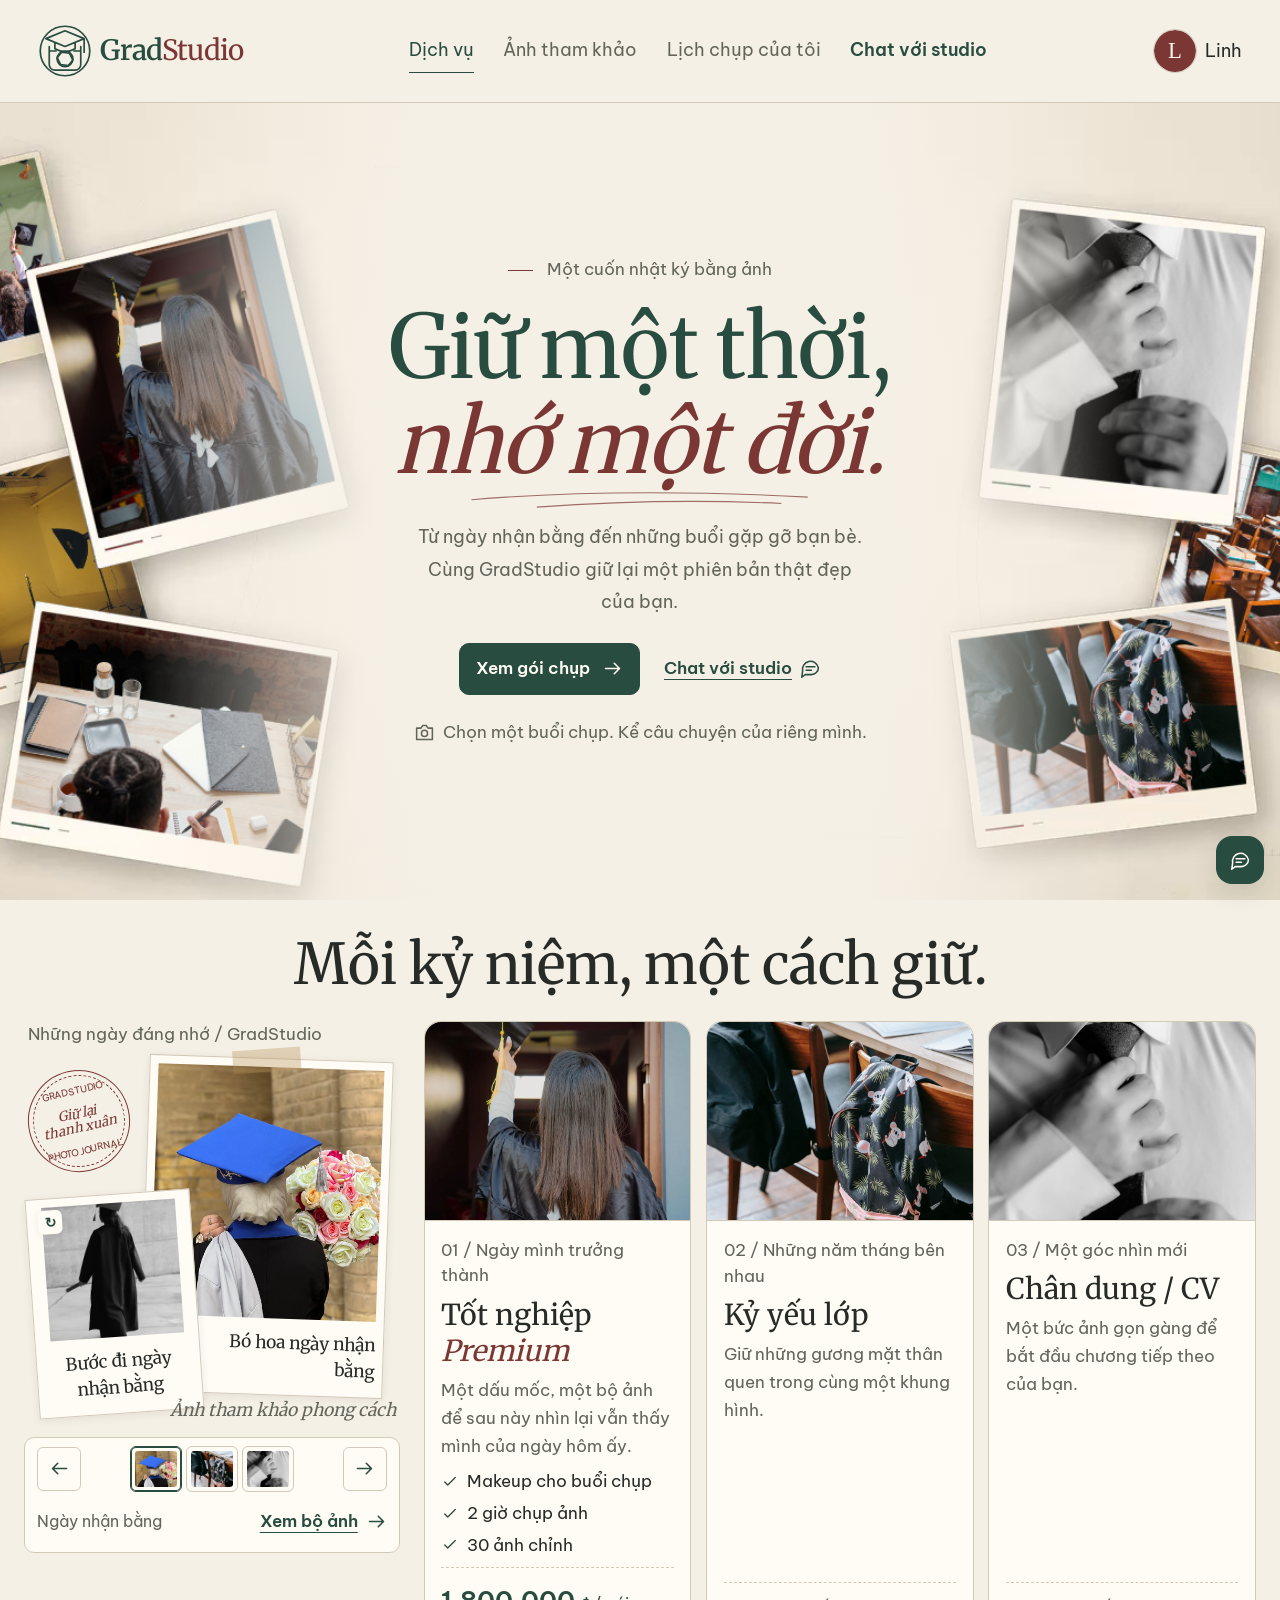
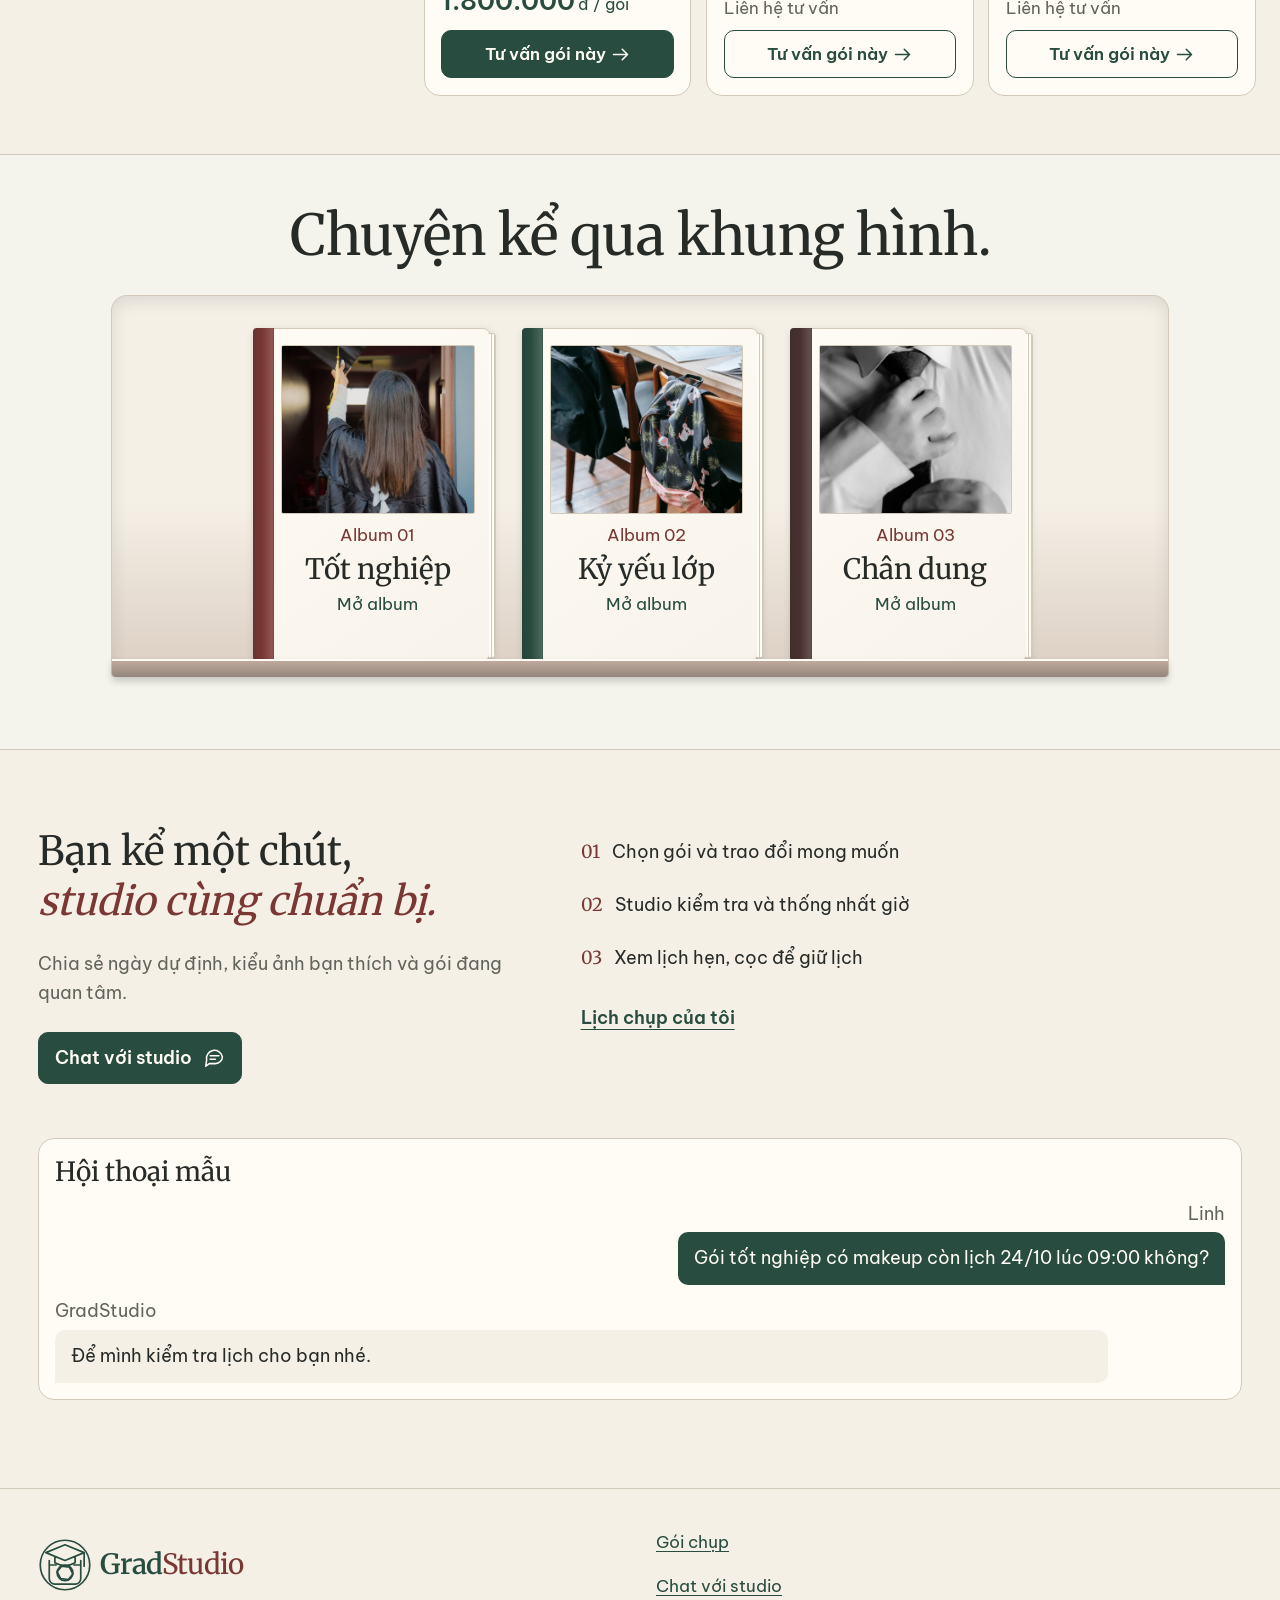
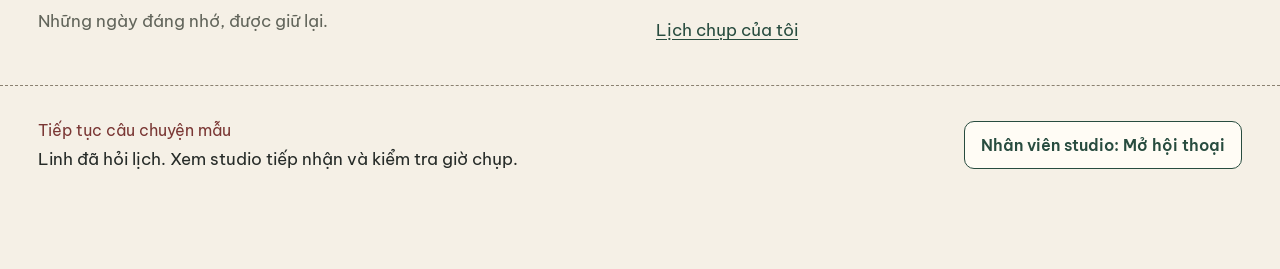
==== commit a1986a12: "fix(responsive): finalize three screens and refresh evidence" ====
--- a/index.html
+++ b/index.html
@@ -26,7 +26,7 @@
         <nav class="services-nav" aria-label="Điều hướng chính">
           <a href="index.html" aria-current="page">Dịch vụ</a>
           <a href="#gallery">Ảnh tham khảo</a>
-          <span class="services-pending-link" title="Chờ tích hợp màn 3">Lịch chụp của tôi</span>
+          <a href="my-appointments.html">Lịch chụp của tôi</a>
           <a href="#chat">Chat với studio</a>
         </nav>
         <p class="services-account"><img src="assets/images/linh-initial.svg" alt="" width="44" height="44"><span>Linh</span></p>
@@ -507,7 +507,7 @@
           <li><span>02</span> Studio kiểm tra và thống nhất giờ</li>
           <li><span>03</span> Xem lịch hẹn, cọc để giữ lịch</li>
         </ol>
-        <p class="services-pending-link">Lịch chụp của tôi · Chờ tích hợp</p>
+        <a class="services-text-link" href="my-appointments.html">Lịch chụp của tôi</a>
       </div>
       <section class="services-chat-preview" id="chat-preview" aria-labelledby="chat-preview-title">
         <h3 id="chat-preview-title">Hội thoại mẫu</h3>
@@ -535,7 +535,7 @@
       <nav aria-label="Điều hướng cuối trang">
         <a href="#packages">Gói chụp</a>
         <a href="#chat">Chat với studio</a>
-        <span class="services-pending-link" title="Chờ tích hợp màn 3">Lịch chụp của tôi</span>
+        <a href="my-appointments.html">Lịch chụp của tôi</a>
       </nav>
     </div>
     <aside class="container services-demo-flow" aria-labelledby="demo-title">
--- a/css/services.css
+++ b/css/services.css
@@ -15,7 +15,7 @@
 .services-page h3 { font-size: 1.65rem; line-height: 1.25; }
 .services-page em { color: var(--color-wine); font-weight: 400; }
 .services-page .form-label { font-weight: 400; }
-.services-page .button { gap: 12px; }
+.services-page .button { gap: var(--space-3); }
 .services-page .button, .services-page .services-text-link { transition: background-color 160ms, color 160ms, border-color 160ms; }
 .services-symbols { position: absolute; inline-size: 0; block-size: 0; overflow: hidden; }
 .services-icon { inline-size: 21px; block-size: 21px; fill: none; stroke: currentColor; stroke-width: 1.75; stroke-linecap: round; stroke-linejoin: round; flex: 0 0 auto; }
@@ -28,16 +28,16 @@
   min-block-size: 100svh;
 }
 .services-header { border-block-end: 1px solid var(--color-border); }
-.services-header-inner { display: flex; align-items: center; flex-wrap: wrap; gap: 16px; padding-block: 18px; }
-.services-brand { display: inline-flex; align-items: center; gap: 10px; text-decoration: none; color: var(--color-brand); min-block-size: 44px; }
+.services-header-inner { display: flex; align-items: center; flex-wrap: wrap; gap: var(--space-4); padding-block: var(--space-4); }
+.services-brand { display: inline-flex; align-items: center; gap: var(--space-2); text-decoration: none; color: var(--color-brand); min-block-size: 44px; }
 .services-brand > svg { inline-size: 45px; block-size: 45px; fill: none; stroke: currentColor; stroke-width: 1.5; stroke-linecap: round; stroke-linejoin: round; }
 .services-brand > span { font: 600 1.5rem / 1.2 var(--font-heading); letter-spacing: -0.03em; }
 .services-brand > span > span { color: var(--color-wine); font-weight: 400; }
-.services-nav { display: flex; gap: 8px 18px; flex-wrap: wrap; order: 3; inline-size: 100%; }
-.services-nav :is(a, .services-pending-link) { display: inline-flex; align-items: center; min-block-size: 44px; text-decoration: none; color: var(--color-text-muted); border-block-end: 1px solid transparent; }
+.services-nav { display: flex; gap: var(--space-2) var(--space-4); flex-wrap: wrap; order: 3; inline-size: 100%; }
+.services-nav a { display: inline-flex; align-items: center; min-block-size: var(--control-min-size); text-decoration: none; color: var(--color-text-muted); border-block-end: 1px solid transparent; }
 .services-nav a[aria-current] { color: var(--color-brand); border-block-end-color: var(--color-brand); }
 .services-nav a[href="#chat"] { color: var(--color-brand); font-weight: 700; }
-.services-account { display: flex; align-items: center; gap: 8px; margin-inline-start: auto; }
+.services-account { display: flex; align-items: center; gap: var(--space-2); margin-inline-start: auto; }
 .services-account img { inline-size: 36px; block-size: 36px; object-fit: cover; border-radius: 50%; border: 1px solid var(--color-border); }
 .services-kicker { color: var(--color-text-muted); font-size: 1rem; line-height: 1.5; }
 .services-rule { display: inline-block; inline-size: 25px; border-block-start: 1px solid var(--color-wine); margin-inline-end: 10px; vertical-align: middle; }
@@ -65,19 +65,19 @@
 .services-hero h1 {
   position: relative;
   inline-size: fit-content;
-  margin-block: 18px 30px;
+  margin-block: var(--space-4) var(--space-6);
   color: var(--color-brand);
   font-size: clamp(2.65rem, 1.95rem + 3.3vw, 4.75rem);
   line-height: 1.08;
 }
 .services-flourish { position: absolute; inset-inline-start: 0; inset-block-end: -19px; inline-size: 100%; block-size: 20px; fill: none; stroke: var(--color-wine); stroke-width: 1.2; opacity: 0.7; }
 .services-hero-description { color: var(--color-text-muted); max-inline-size: 420px; line-height: 1.8; }
-.services-actions { display: flex; flex-wrap: wrap; align-items: center; gap: 12px 22px; margin-block: 25px; }
-.services-hero .services-actions { justify-content: center; gap: 10px 8px; margin-block: var(--space-4); }
-.services-hero .services-actions .services-text-link { gap: 6px; }
+.services-actions { display: flex; flex-wrap: wrap; align-items: center; gap: var(--space-3) var(--space-5); margin-block: var(--space-5); }
+.services-hero .services-actions { justify-content: center; gap: var(--space-2); margin-block: var(--space-4); }
+.services-hero .services-actions .services-text-link { gap: var(--space-2); }
 .services-actions .services-package-link-wide { display: none; }
-.services-text-link { display: inline-flex; align-items: center; justify-content: flex-start; gap: 10px; min-block-size: 44px; max-inline-size: 100%; font-weight: 600; text-decoration-thickness: 1px; text-underline-offset: 5px; }
-.services-hero-footnote { display: flex; align-items: center; gap: 10px; color: var(--color-text-muted); max-inline-size: 360px; }
+.services-text-link { display: inline-flex; align-items: center; justify-content: flex-start; gap: var(--space-2); min-block-size: 44px; max-inline-size: 100%; font-weight: 600; text-decoration-thickness: 1px; text-underline-offset: 5px; }
+.services-hero-footnote { display: flex; align-items: center; gap: var(--space-2); color: var(--color-text-muted); max-inline-size: 360px; }
 .services-hero-video-toggle {
   justify-self: center;
   margin-block-start: var(--space-3);
@@ -87,13 +87,13 @@
   display: grid;
   align-items: start;
   row-gap: var(--space-5);
-  padding-block: clamp(var(--space-6), 4.5vw, 3.625rem);
+  padding-block: clamp(var(--space-6), 4.5vw, var(--space-8));
 }
 .services-album { inline-size: 100%; max-inline-size: 480px; margin-inline: auto; }
 .services-album [hidden] { display: none; }
 .services-album-stage { position: relative; min-block-size: 370px; }
 .services-album-label { position: absolute; inset-block-start: 8px; inset-inline-start: 4px; color: var(--color-text-muted); }
-.services-polaroid { background: var(--color-surface); border: 1px solid var(--color-border); padding: 10px 10px 12px; box-shadow: var(--shadow-paper); }
+.services-polaroid { background: var(--color-surface); border: 1px solid var(--color-border); padding: var(--space-2) var(--space-2) var(--space-3); box-shadow: var(--shadow-paper); }
 .services-polaroid img { inline-size: 100%; object-fit: cover; }
 .services-polaroid figcaption { font-family: var(--font-heading); margin-block-start: 12px; text-align: center; line-height: 1.5; }
 .services-polaroid-main { position: absolute; inset-block-start: 45px; inset-inline-end: 13px; inline-size: 62%; transform: rotate(2deg); }
@@ -303,7 +303,7 @@
 .services-price > span { font-weight: 400; font-size: 1rem; margin-inline-start: 3px; }
 .services-small-note { font-size: 1rem; color: var(--color-text-muted); line-height: 1.5; }
 .services-price-note { align-self: center; color: var(--color-text-muted); }
-.services-gallery-section { background: var(--services-soft-fill); padding-block: 44px 48px; border-block: 1px solid var(--color-border); }
+.services-gallery-section { background: var(--services-soft-fill); padding-block: var(--space-7); border-block: 1px solid var(--color-border); }
 .services-gallery-heading { margin-block-end: 28px; }
 .services-gallery-section [hidden] { display: none; }
 .services-gallery-shelf {
@@ -316,7 +316,7 @@
   max-inline-size: 56rem;
   margin-inline: auto;
   margin-block-end: var(--space-5);
-  padding: clamp(var(--space-3), 3vw, var(--space-6)) clamp(10px, 4vw, 2.5rem) 18px;
+  padding: clamp(var(--space-3), 3vw, var(--space-6)) clamp(var(--space-2), 4vw, var(--space-7)) var(--space-4);
   border: 1px solid var(--color-border);
   border-block-end: 0;
   border-radius: var(--radius-card) var(--radius-card) 4px 4px;
@@ -651,9 +651,9 @@
   max-block-size: 72dvh;
   object-fit: contain;
 }
-.services-consultation { display: grid; gap: 30px; padding-block: 52px; }
+.services-consultation { display: grid; gap: var(--space-6); padding-block: var(--space-7); }
 .services-consultation-copy { align-self: center; }
-.services-consultation h2 { margin-block: 12px 22px; }
+.services-consultation h2 { margin-block: var(--space-3) var(--space-5); }
 .services-consultation-copy > p:not(.services-kicker) { color: var(--color-text-muted); max-inline-size: 410px; }
 .services-consultation-copy > .button { margin-block-start: var(--space-5); }
 .services-chat-preview {
@@ -664,8 +664,8 @@
   background: var(--color-surface);
 }
 .services-chat-preview .services-chat-messages { padding: var(--space-3) 0 0; }
-.services-steps { list-style: none; padding: 0; display: grid; gap: 16px; margin-block: 26px; }
-.services-steps li { display: flex; gap: 13px; align-items: start; }
+.services-steps { list-style: none; padding: 0; display: grid; gap: var(--space-4); margin-block: var(--space-5); }
+.services-steps li { display: flex; gap: var(--space-3); align-items: start; }
 .services-steps li > span { font-family: var(--font-heading); color: var(--color-wine); }
 .services-chat-widget {
   position: fixed;
@@ -733,6 +733,7 @@
   border-end-start-radius: var(--radius-card);
   border-end-end-radius: var(--radius-card);
 }
+.services-chat-widget:not([open]) .services-chat-paper { display: none; }
 .services-chat-header { display: flex; flex: none; align-items: start; justify-content: space-between; gap: var(--space-2); padding: var(--space-1) var(--space-3); border-block-end: 1px solid var(--color-border); }
 .services-chat-identity { display: flex; align-items: center; gap: var(--space-1); min-inline-size: 0; }
 .services-chat-identity img { flex: none; inline-size: 2rem; block-size: 2rem; }
@@ -741,11 +742,11 @@
 .services-demo-label { flex: none; color: var(--color-wine); border: 1px solid currentColor; padding-inline: var(--space-1); border-radius: 4px; }
 .services-chat-context { flex: none; margin: var(--space-1) var(--space-3) 0; padding: var(--space-1) var(--space-2); border-inline-start: 2px solid var(--color-wine); background: var(--color-background); }
 .services-chat-context strong { font-weight: 600; }
-.services-chat-messages { display: grid; gap: 12px; min-block-size: 5rem; padding: 12px 16px; overflow-y: auto; overscroll-behavior: contain; }
+.services-chat-messages { display: grid; gap: var(--space-3); min-block-size: 5rem; padding: var(--space-3) var(--space-4); overflow-y: auto; overscroll-behavior: contain; }
 .services-chat-date { text-align: center; color: var(--color-text-muted); }
 .services-message { max-inline-size: 90%; }
-.services-message > span { color: var(--color-text-muted); display: block; margin-block-end: 5px; }
-.services-message > p { padding: 12px 15px; border-radius: 10px; }
+.services-message > span { color: var(--color-text-muted); display: block; margin-block-end: var(--space-1); }
+.services-message > p { padding: var(--space-3) var(--space-4); border-radius: 10px; }
 .services-chat-paper .services-chat-messages {
   flex: 1 1 auto;
   align-content: start;
@@ -774,14 +775,13 @@
     block-size: min(25rem, calc(100dvh - 6rem));
   }
 }
-.services-demo-flow { border-block-start: 1px dashed var(--color-control-border); padding-block: 22px; display: flex; flex-wrap: wrap; justify-content: space-between; align-items: center; gap: 14px; }
-.services-demo-flow .services-kicker { color: var(--color-wine); margin-block-end: 5px; }
-.services-footer { border-block-start: 1px solid var(--color-border); margin-block-start: 26px; padding-block-end: var(--space-8); }
-.services-footer-inner { padding-block: 30px; display: grid; gap: 24px; }
-.services-footer-inner > div > p { margin-block-start: 10px; color: var(--color-text-muted); }
-.services-footer nav { display: flex; flex-wrap: wrap; gap: 0 18px; }
-.services-pending-link { color: var(--color-text-muted); }
-.services-footer nav :is(a, .services-pending-link) { display: inline-flex; min-block-size: 44px; align-items: center; }
+.services-demo-flow { border-block-start: 1px dashed var(--color-control-border); padding-block: var(--space-5); display: flex; flex-wrap: wrap; justify-content: space-between; align-items: center; gap: var(--space-4); }
+.services-demo-flow .services-kicker { color: var(--color-wine); margin-block-end: var(--space-1); }
+.services-footer { border-block-start: 1px solid var(--color-border); margin-block-start: var(--space-5); padding-block-end: var(--space-8); }
+.services-footer-inner { padding-block: var(--space-6); display: grid; gap: var(--space-5); }
+.services-footer-inner > div > p { margin-block-start: var(--space-2); color: var(--color-text-muted); }
+.services-footer nav { display: flex; flex-wrap: wrap; gap: 0 var(--space-4); }
+.services-footer nav a { display: inline-flex; min-block-size: var(--control-min-size); align-items: center; }
 @media (width < 48rem) {
   .services-gallery-shelf:has(> .services-gallery-cover[hidden]) {
     grid-template-columns: repeat(2, minmax(0, 12.5rem));
@@ -802,19 +802,20 @@
   .services-gallery-controls .button { padding-inline: var(--space-1); }
 }
 @media (min-width: 48rem) {
-  .services-header-inner { flex-wrap: nowrap; gap: 20px; }
-  .services-nav { order: 0; inline-size: auto; margin-inline: auto; gap: 18px; }
-  .services-account { margin-inline-start: 0; }
+  .services-header-inner { flex-wrap: nowrap; gap: var(--space-4); }
+  .services-brand, .services-account { flex-shrink: 0; }
+  .services-nav { order: 0; inline-size: auto; margin-inline: auto; gap: var(--space-4); }
+  .services-account { max-inline-size: 25%; margin-inline-start: 0; }
   .services-hero {
     padding-block: clamp(var(--space-6), 6svh, var(--space-8));
   }
   .services-hero-video { inset-block: 0; block-size: 100%; mask-image: none; }
-  .services-hero .services-actions { gap: 12px 22px; margin-block: 25px; }
+  .services-hero .services-actions { gap: var(--space-3) var(--space-5); margin-block: var(--space-5); }
   .services-actions .services-package-link-mobile { display: none; }
   .services-actions .services-package-link-wide { display: inline-flex; }
   .services-hero-video-toggle {
     position: absolute;
-    inset-inline-end: var(--space-4);
+    inset-inline-start: max(var(--space-4), env(safe-area-inset-left));
     inset-block-end: var(--space-4);
     margin-block-start: 0;
   }
@@ -848,7 +849,7 @@
   .services-footer-inner { grid-template-columns: 1fr 1fr; }
 }
 @media (min-width: 64rem) {
-  .services-header-inner { padding-block: 22px; font-size: 1.125rem; }
+  .services-header-inner { padding-block: var(--space-5); font-size: 1.125rem; }
   .services-brand > svg { inline-size: 3.375rem; block-size: 3.375rem; }
   .services-brand > span { font-size: 1.75rem; }
   .services-nav { column-gap: clamp(var(--space-5), 2.3vw, var(--space-6)); }
@@ -915,8 +916,8 @@
   .services-gallery-opening-title { font-size: clamp(2.75rem, 3.6vw, 4rem); }
   .services-consultation {
     grid-template-columns: 0.85fr 1.15fr;
-    gap: clamp(2.5rem, 4.2vw, 4.5rem);
-    padding-block: clamp(4rem, 5vw, 5.5rem);
+    gap: clamp(var(--space-6), 4.2vw, var(--space-8));
+    padding-block: clamp(var(--space-8), 5vw, var(--space-9));
     font-size: 1.125rem;
   }
   .services-consultation h2 { font-size: clamp(2.5rem, 2.8vw, 2.75rem); }
@@ -924,7 +925,7 @@
   .services-consultation .button { min-block-size: 3.25rem; font-size: inherit; }
   .services-steps { gap: var(--space-5); }
   .services-demo-flow, .services-footer-inner { padding-block: var(--space-6); font-size: 1.0625rem; }
-  .services-footer-inner { align-items: center; gap: 28px; }
+  .services-footer-inner { align-items: center; gap: var(--space-6); }
   .services-footer nav { display: grid; }
 }
 @media (min-width: 80rem) {
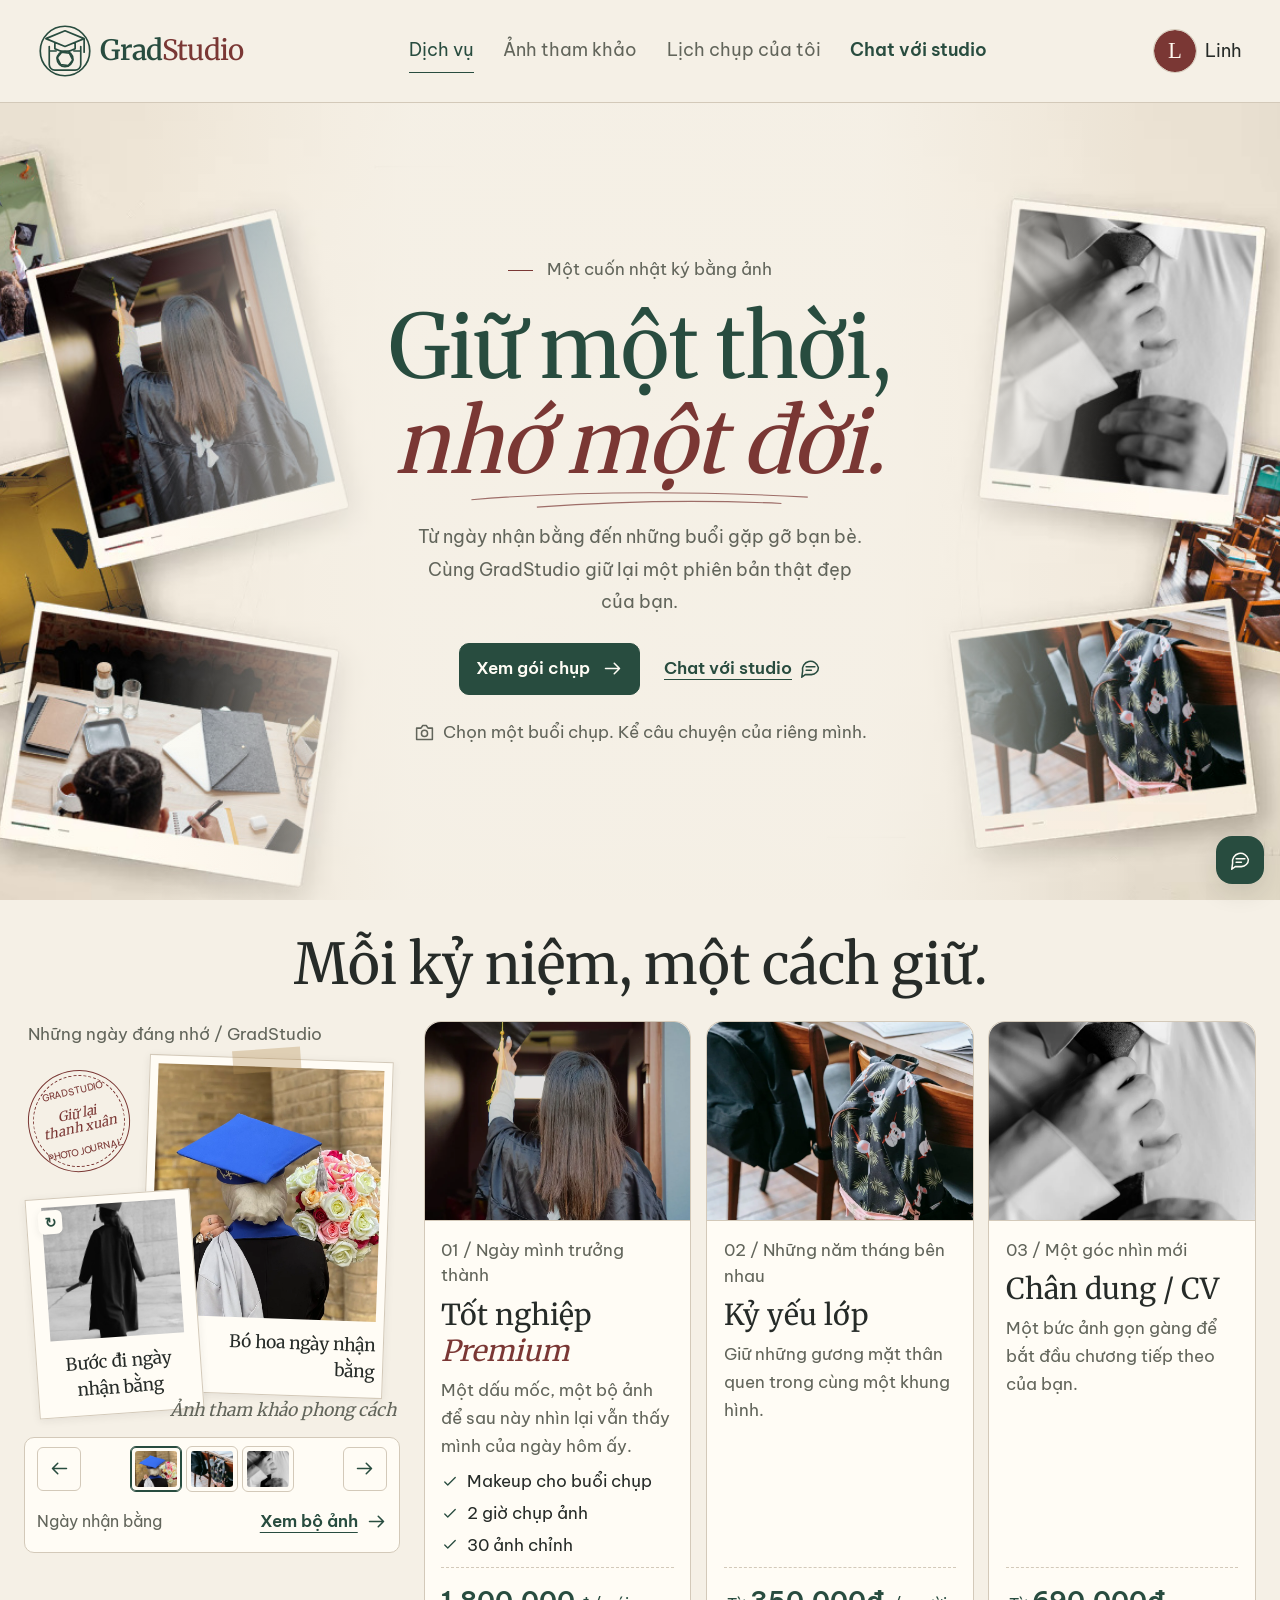
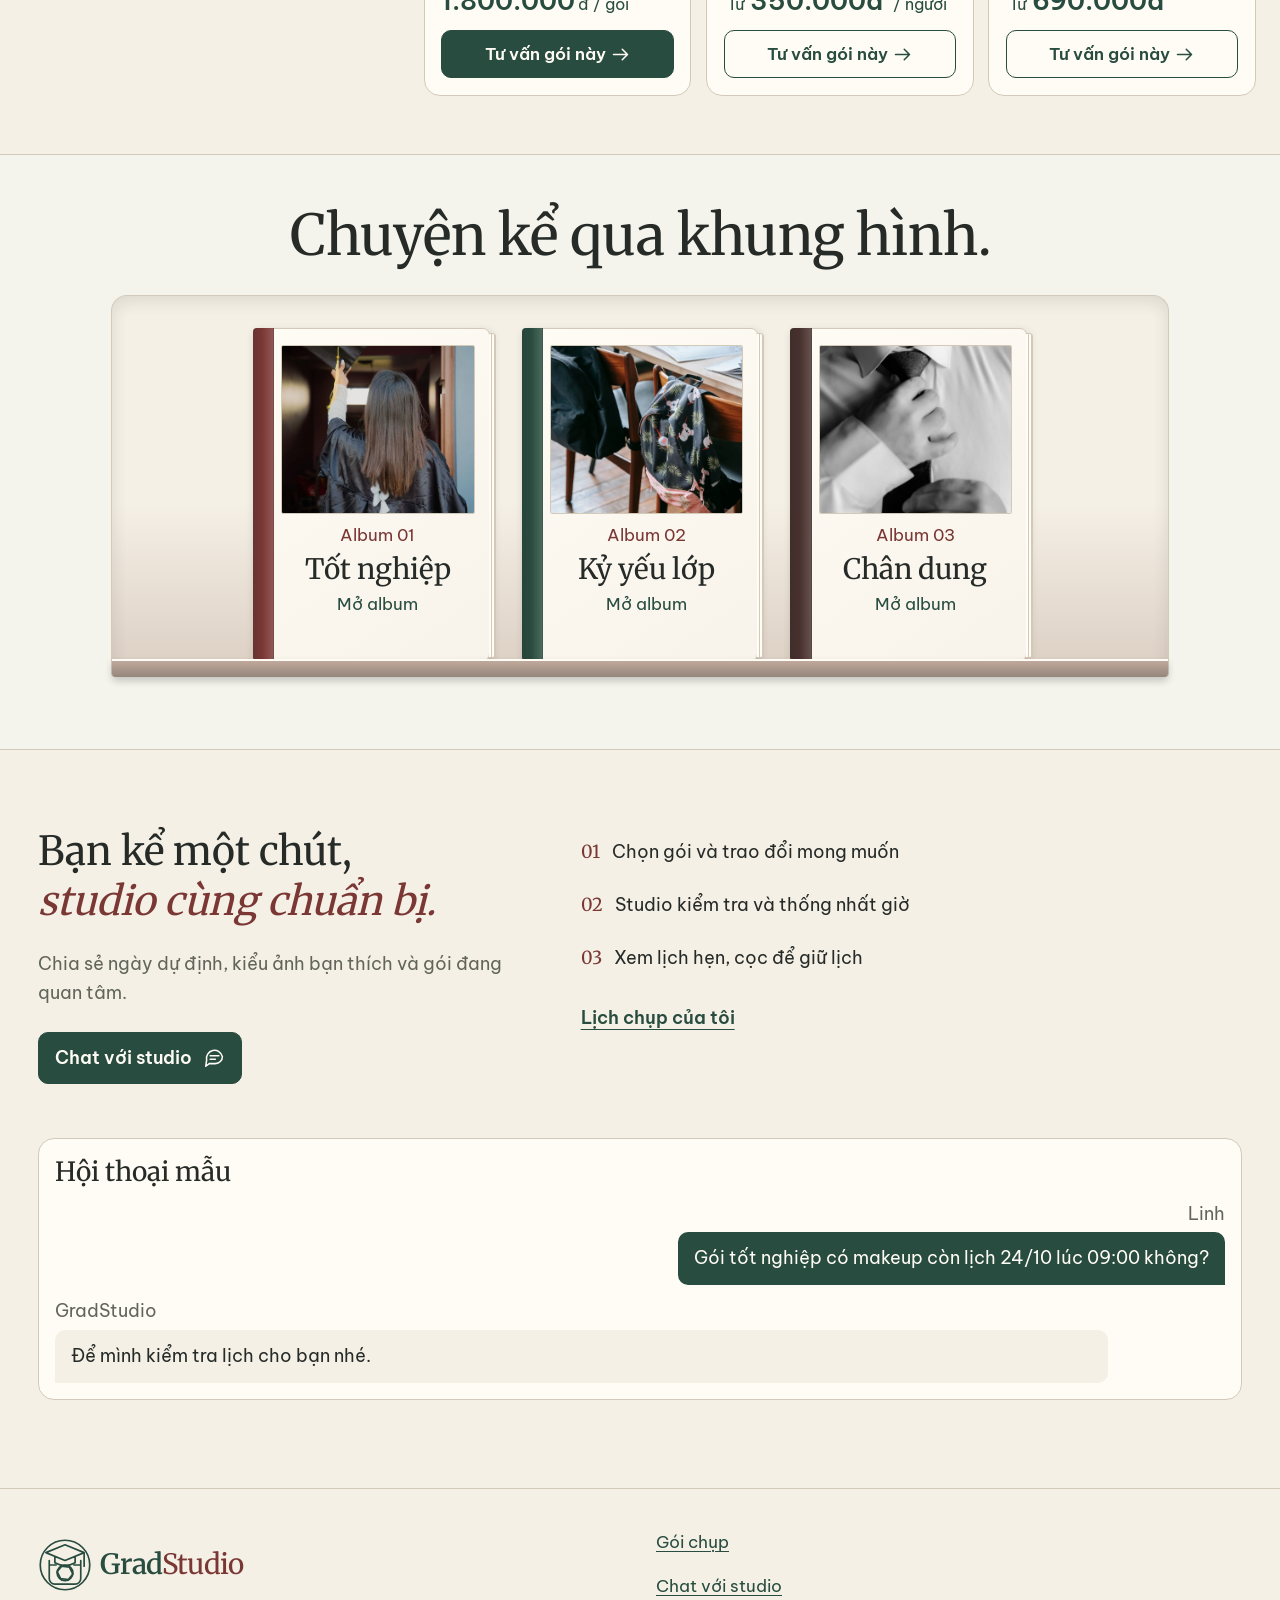
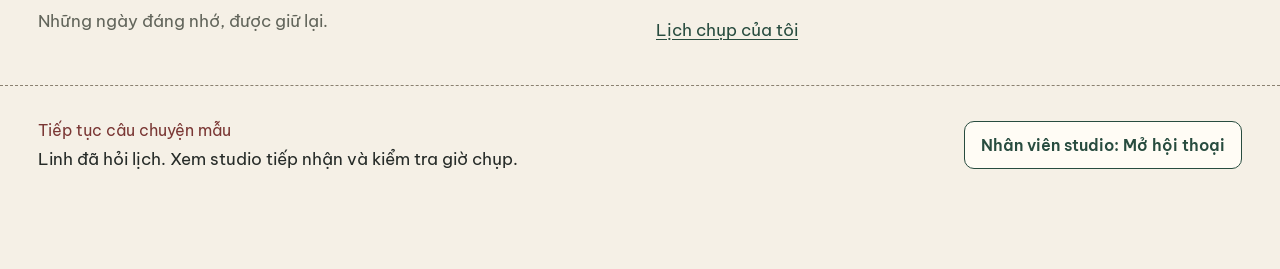
==== commit 20be2ef5: "fix(pa02): prevent mobile chat overlap and clarify prices and booking timeline" ====
--- a/index.html
+++ b/index.html
@@ -163,7 +163,7 @@
               <h3 id="class-photo-title">Kỷ yếu lớp</h3>
               <p>Giữ những gương mặt thân quen trong cùng một khung hình.</p>
               <div class="services-package-action">
-                <p class="services-price-note">Liên hệ tư vấn</p>
+                <p class="services-price"><span>Từ</span> 350.000đ <span>/ người</span></p>
                 <a class="button button--secondary" href="#chat" data-package="Kỷ yếu lớp">Tư vấn gói này <svg class="services-icon" aria-hidden="true"><use href="#arrow"/></svg></a>
               </div>
             </div>
@@ -175,7 +175,7 @@
               <h3 id="portrait-title">Chân dung / CV</h3>
               <p>Một bức ảnh gọn gàng để bắt đầu chương tiếp theo của bạn.</p>
               <div class="services-package-action">
-                <p class="services-price-note">Liên hệ tư vấn</p>
+                <p class="services-price"><span>Từ</span> 690.000đ</p>
                 <a class="button button--secondary" href="#chat" data-package="Chân dung / CV">Tư vấn gói này <svg class="services-icon" aria-hidden="true"><use href="#arrow"/></svg></a>
               </div>
             </div>
@@ -526,26 +526,6 @@
 
   </main>
 
-  <footer class="services-footer">
-    <div class="container services-footer-inner">
-      <div>
-        <a class="services-brand" href="index.html"><svg aria-hidden="true"><use href="#brand"/></svg><span>Grad<span>Studio</span></span></a>
-        <p>Những ngày đáng nhớ, được giữ lại.</p>
-      </div>
-      <nav aria-label="Điều hướng cuối trang">
-        <a href="#packages">Gói chụp</a>
-        <a href="#chat">Chat với studio</a>
-        <a href="my-appointments.html">Lịch chụp của tôi</a>
-      </nav>
-    </div>
-    <aside class="container services-demo-flow" aria-labelledby="demo-title">
-      <div>
-        <p class="services-kicker" id="demo-title">Tiếp tục câu chuyện mẫu</p>
-        <p>Linh đã hỏi lịch. Xem studio tiếp nhận và kiểm tra giờ chụp.</p>
-      </div>
-      <a class="button button--secondary" href="admin-scheduling.html">Nhân viên studio: Mở hội thoại</a>
-    </aside>
-  </footer>
   <details class="services-chat-widget" id="studio-chat">
     <summary class="services-chat-toggle" id="chat-toggle">
       <svg class="services-icon" aria-hidden="true"><use href="#chat-icon"/></svg>
@@ -585,5 +565,26 @@
       </div>
     </section>
   </details>
+
+  <footer class="services-footer">
+    <div class="container services-footer-inner">
+      <div>
+        <a class="services-brand" href="index.html"><svg aria-hidden="true"><use href="#brand"/></svg><span>Grad<span>Studio</span></span></a>
+        <p>Những ngày đáng nhớ, được giữ lại.</p>
+      </div>
+      <nav aria-label="Điều hướng cuối trang">
+        <a href="#packages">Gói chụp</a>
+        <a href="#chat">Chat với studio</a>
+        <a href="my-appointments.html">Lịch chụp của tôi</a>
+      </nav>
+    </div>
+    <aside class="container services-demo-flow" aria-labelledby="demo-title">
+      <div>
+        <p class="services-kicker" id="demo-title">Tiếp tục câu chuyện mẫu</p>
+        <p>Linh đã hỏi lịch. Xem studio tiếp nhận và kiểm tra giờ chụp.</p>
+      </div>
+      <a class="button button--secondary" href="admin-scheduling.html">Nhân viên studio: Mở hội thoại</a>
+    </aside>
+  </footer>
 </body>
 </html>
--- a/css/services.css
+++ b/css/services.css
@@ -302,7 +302,6 @@
 .services-price { color: var(--color-brand); font-weight: 600; font-size: clamp(1.3rem, 1.1rem + 0.8vw, 1.65rem); }
 .services-price > span { font-weight: 400; font-size: 1rem; margin-inline-start: 3px; }
 .services-small-note { font-size: 1rem; color: var(--color-text-muted); line-height: 1.5; }
-.services-price-note { align-self: center; color: var(--color-text-muted); }
 .services-gallery-section { background: var(--services-soft-fill); padding-block: var(--space-7); border-block: 1px solid var(--color-border); }
 .services-gallery-heading { margin-block-end: 28px; }
 .services-gallery-section [hidden] { display: none; }
@@ -668,16 +667,11 @@
 .services-steps li { display: flex; gap: var(--space-3); align-items: start; }
 .services-steps li > span { font-family: var(--font-heading); color: var(--color-wine); }
 .services-chat-widget {
-  position: fixed;
-  inset-inline-end: max(var(--space-4), env(safe-area-inset-right));
-  inset-block-end: max(var(--space-4), env(safe-area-inset-bottom));
-  z-index: 10;
-  max-inline-size: calc(100% - var(--space-6));
+  margin: var(--space-5) var(--space-4);
   border-radius: var(--radius-card);
   box-shadow: var(--shadow-raised);
 }
 .services-chat-widget[open] {
-  inline-size: 26rem;
   background: var(--color-surface);
 }
 .services-chat-toggle {
@@ -694,21 +688,6 @@
   list-style: none;
 }
 .services-chat-toggle::-webkit-details-marker { display: none; }
-.services-chat-widget:not([open]) .services-chat-toggle {
-  position: relative;
-  display: grid;
-  place-items: center;
-  inline-size: var(--button-min-size);
-  padding: 0;
-}
-.services-chat-widget:not([open]) .services-chat-label {
-  position: absolute;
-  inline-size: 1px;
-  block-size: 1px;
-  overflow: hidden;
-  clip-path: inset(50%);
-  white-space: nowrap;
-}
 .services-chat-widget[open] .services-chat-toggle {
   border-end-start-radius: 0;
   border-end-end-radius: 0;
@@ -724,10 +703,6 @@
 .services-chat-paper {
   display: flex;
   flex-direction: column;
-  max-block-size: min(32rem, calc(100vh - 6rem));
-  max-block-size: min(32rem, calc(100dvh - 6rem));
-  overflow-y: auto;
-  overscroll-behavior: contain;
   background: var(--color-surface);
   border: 1px solid var(--color-border);
   border-end-start-radius: var(--radius-card);
@@ -768,11 +743,36 @@
 .services-chat-form input { flex: 1 1 8rem; }
 .services-chat-form .button { gap: var(--space-2); padding-inline: var(--space-2); }
 .services-chat-form .services-small-note { margin-block-start: var(--space-1); }
-@media (width > 390px) {
+@media (min-width: 48rem) {
+  .services-chat-widget {
+    position: fixed;
+    inset-inline-end: max(var(--space-4), env(safe-area-inset-right));
+    inset-block-end: max(var(--space-4), env(safe-area-inset-bottom));
+    z-index: 10;
+    max-inline-size: calc(100% - var(--space-6));
+    margin: 0;
+  }
   .services-chat-widget[open] { inline-size: 20.5rem; }
+  .services-chat-widget:not([open]) .services-chat-toggle {
+    position: relative;
+    display: grid;
+    place-items: center;
+    inline-size: var(--button-min-size);
+    padding: 0;
+  }
+  .services-chat-widget:not([open]) .services-chat-label {
+    position: absolute;
+    inline-size: 1px;
+    block-size: 1px;
+    overflow: hidden;
+    clip-path: inset(50%);
+    white-space: nowrap;
+  }
   .services-chat-paper {
     block-size: min(25rem, calc(100vh - 6rem));
     block-size: min(25rem, calc(100dvh - 6rem));
+    overflow-y: auto;
+    overscroll-behavior: contain;
   }
 }
 .services-demo-flow { border-block-start: 1px dashed var(--color-control-border); padding-block: var(--space-5); display: flex; flex-wrap: wrap; justify-content: space-between; align-items: center; gap: var(--space-4); }
@@ -787,16 +787,11 @@
     grid-template-columns: repeat(2, minmax(0, 12.5rem));
   }
   .services-gallery-cover-action { display: none; }
-  .services-page { --services-compact-chat-size: 3rem; }
   .services-gallery-controls {
     display: grid;
     grid-template-columns: repeat(2, minmax(0, 7.25rem));
     align-items: stretch;
     gap: var(--space-2);
-    padding-inline: calc(
-      var(--services-compact-chat-size) + var(--space-1) +
-      max(0px, env(safe-area-inset-right, 0px) - var(--space-4))
-    );
   }
   .services-gallery-controls p { grid-row: 1; grid-column: 1 / -1; text-align: center; }
   .services-gallery-controls .button { padding-inline: var(--space-1); }
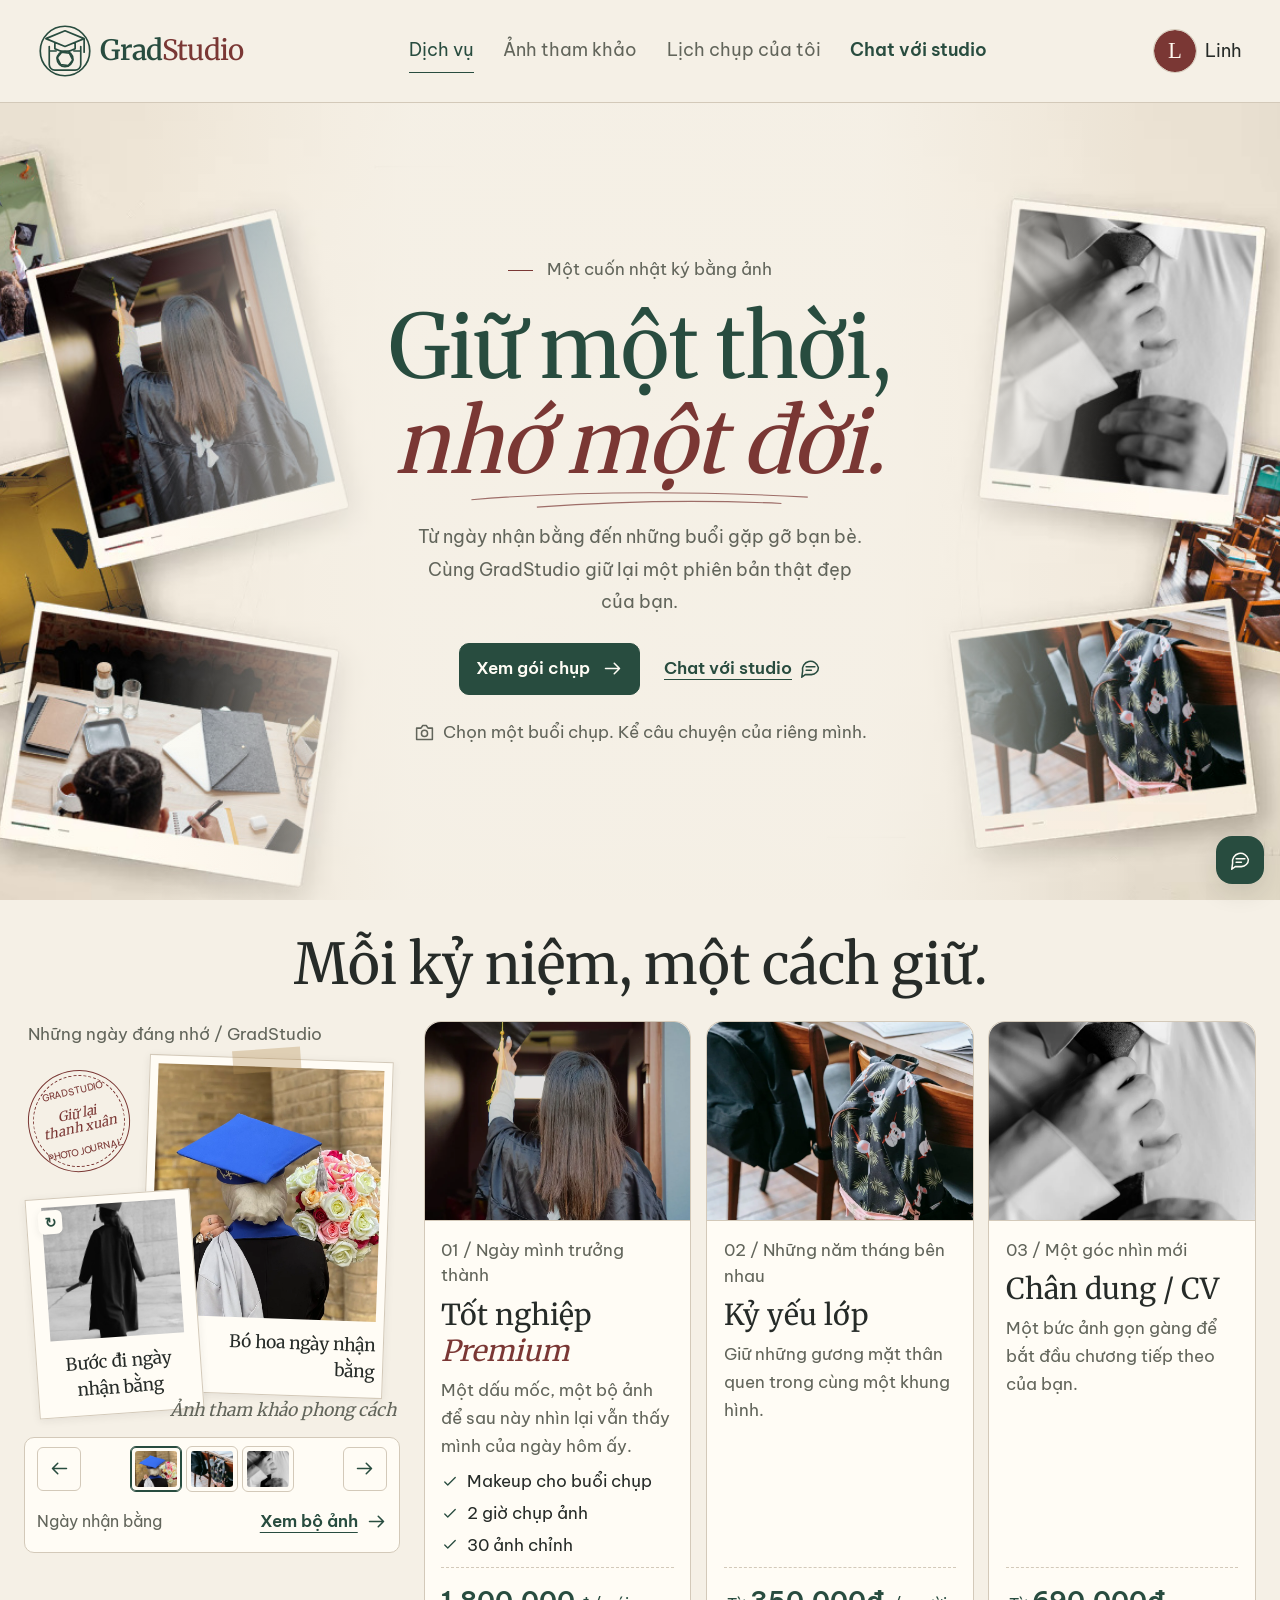
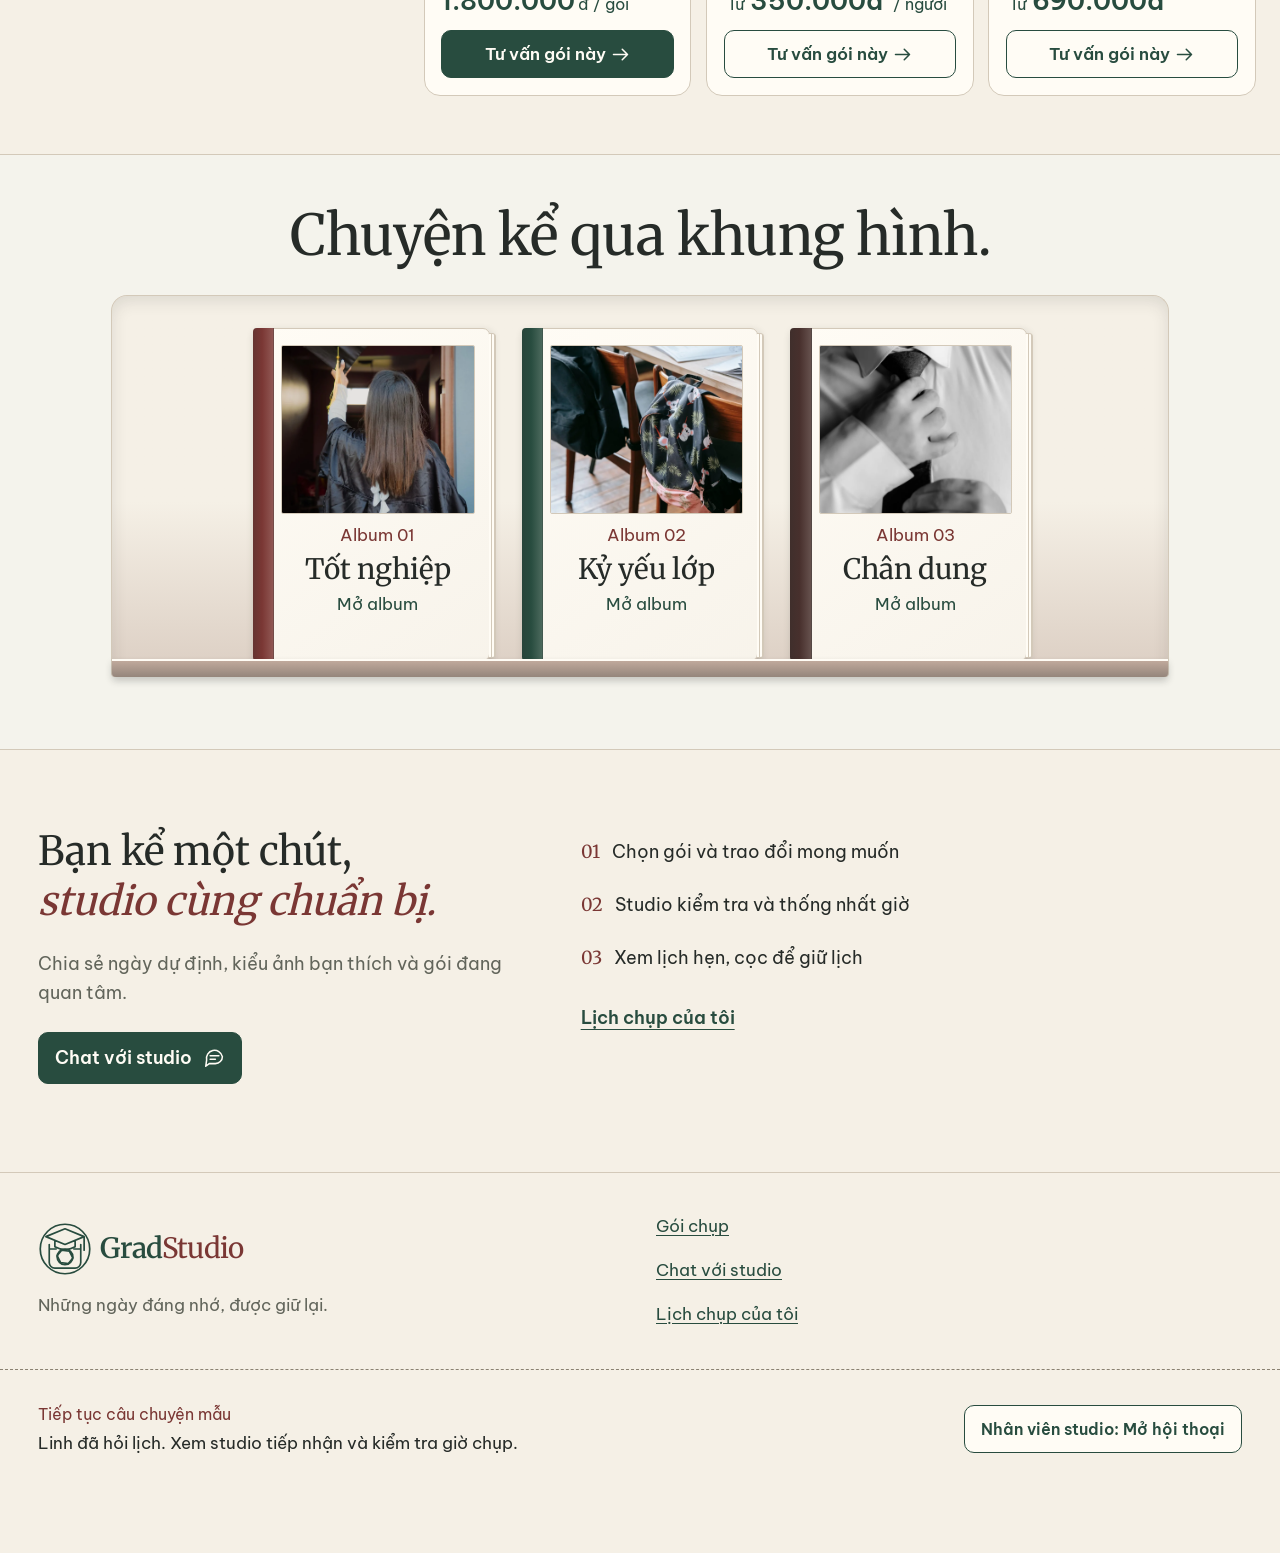
==== commit 75f1299a: "fix(pa02): remove duplicate chat preview from services page" ====
--- a/index.html
+++ b/index.html
@@ -509,19 +509,6 @@
         </ol>
         <a class="services-text-link" href="my-appointments.html">Lịch chụp của tôi</a>
       </div>
-      <section class="services-chat-preview" id="chat-preview" aria-labelledby="chat-preview-title">
-        <h3 id="chat-preview-title">Hội thoại mẫu</h3>
-        <div class="services-chat-messages">
-          <div class="services-message services-message-customer">
-            <span>Linh</span>
-            <p>Gói tốt nghiệp có makeup còn lịch 24/10 lúc 09:00 không?</p>
-          </div>
-          <div class="services-message services-message-studio">
-            <span>GradStudio</span>
-            <p>Để mình kiểm tra lịch cho bạn nhé.</p>
-          </div>
-        </div>
-      </section>
     </section>
 
   </main>
--- a/css/services.css
+++ b/css/services.css
@@ -655,14 +655,6 @@
 .services-consultation h2 { margin-block: var(--space-3) var(--space-5); }
 .services-consultation-copy > p:not(.services-kicker) { color: var(--color-text-muted); max-inline-size: 410px; }
 .services-consultation-copy > .button { margin-block-start: var(--space-5); }
-.services-chat-preview {
-  grid-column: 1 / -1;
-  padding: var(--space-4);
-  border: 1px solid var(--color-border);
-  border-radius: var(--radius-card);
-  background: var(--color-surface);
-}
-.services-chat-preview .services-chat-messages { padding: var(--space-3) 0 0; }
 .services-steps { list-style: none; padding: 0; display: grid; gap: var(--space-4); margin-block: var(--space-5); }
 .services-steps li { display: flex; gap: var(--space-3); align-items: start; }
 .services-steps li > span { font-family: var(--font-heading); color: var(--color-wine); }
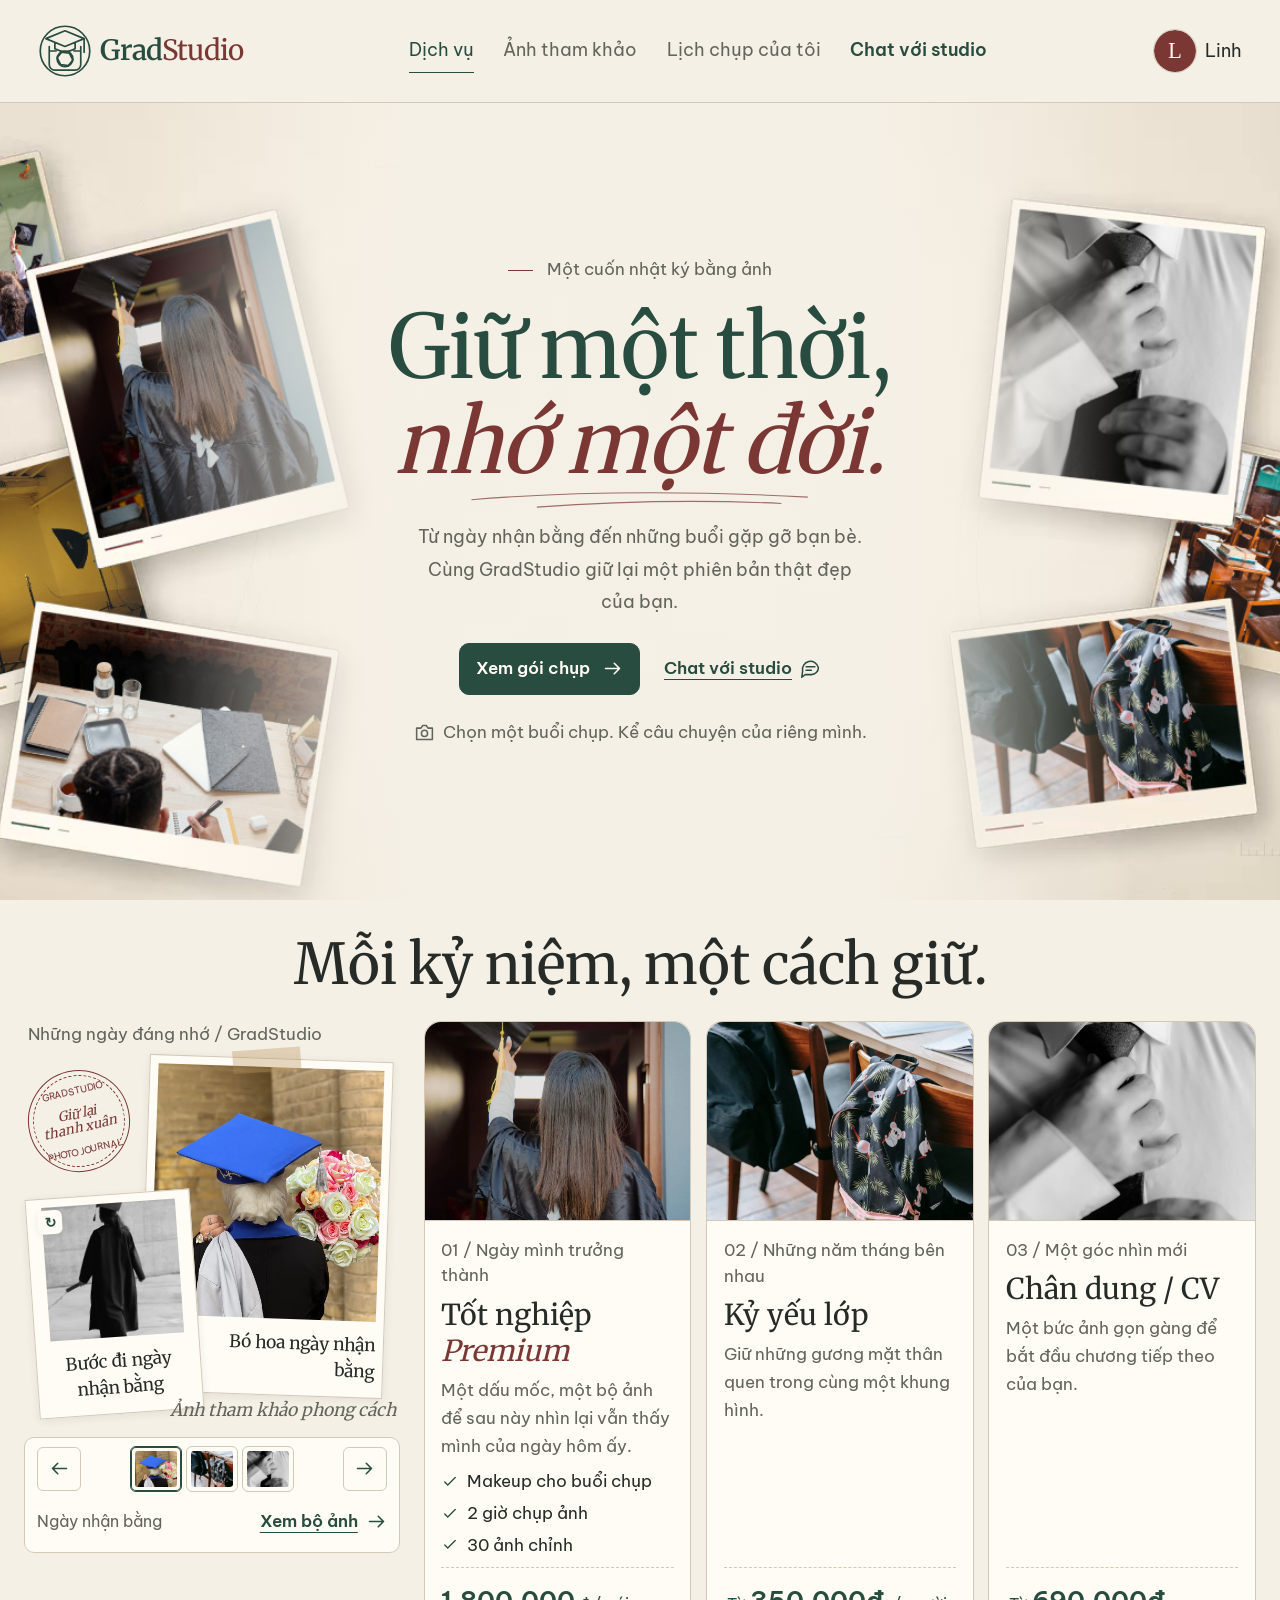
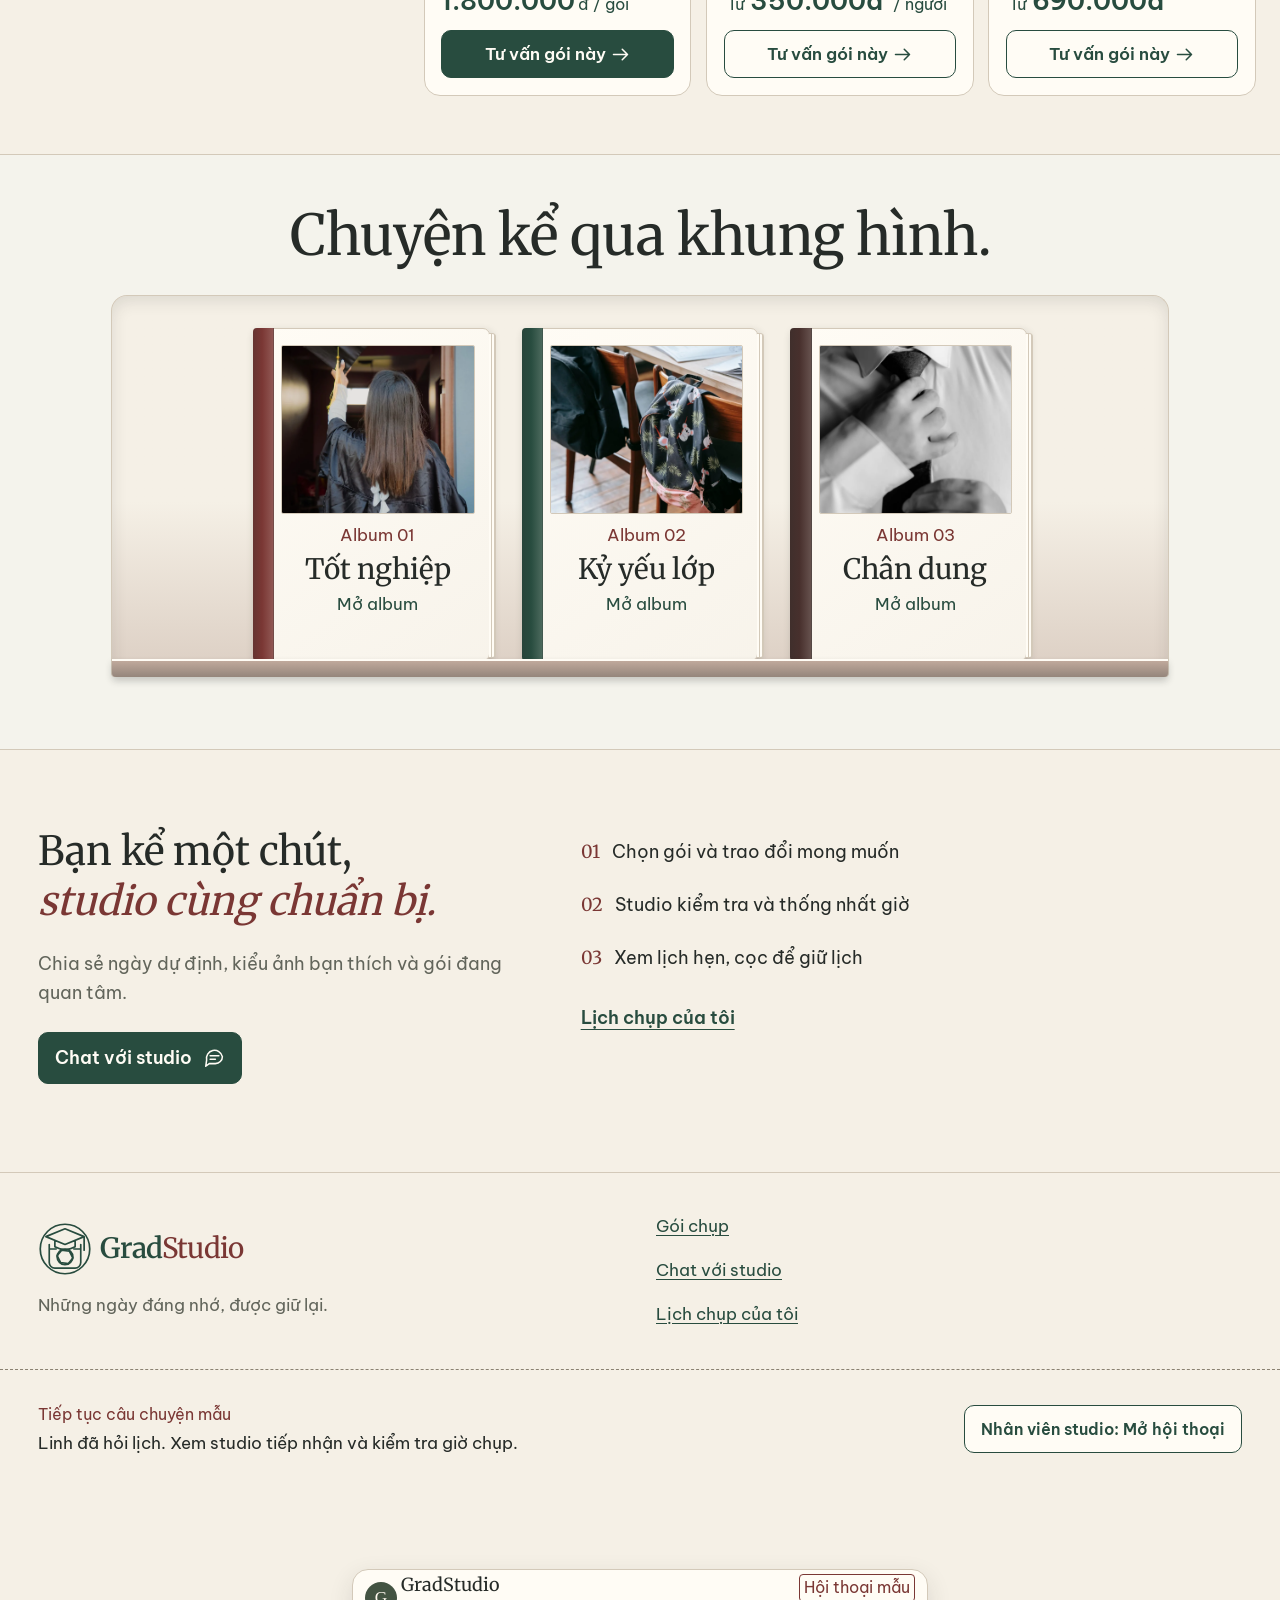
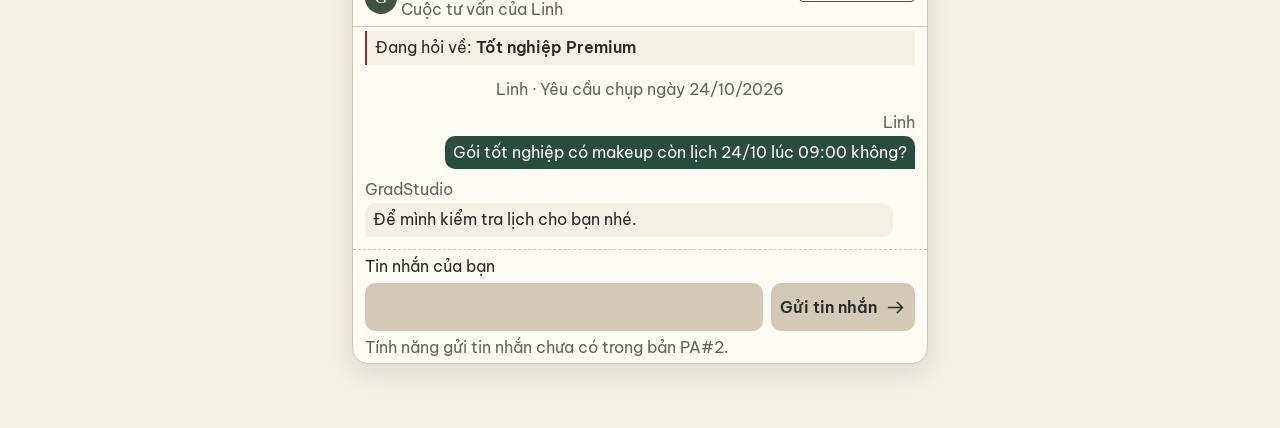
==== commit 7ffe30b5: "fix(pa02): show sample chat after footer and refresh validation evidence" ====
--- a/index.html
+++ b/index.html
@@ -513,46 +513,6 @@
 
   </main>
 
-  <details class="services-chat-widget" id="studio-chat">
-    <summary class="services-chat-toggle" id="chat-toggle">
-      <svg class="services-icon" aria-hidden="true"><use href="#chat-icon"/></svg>
-      <span class="services-chat-label">Chat với studio</span>
-      <span class="services-chat-minimize" aria-hidden="true">Thu gọn</span>
-    </summary>
-    <section class="services-chat-paper" aria-labelledby="chat">
-      <div class="services-chat-header">
-        <div class="services-chat-identity">
-          <img src="assets/images/gradstudio-initial.svg" alt="" width="32" height="32">
-          <div>
-            <h2 id="chat" tabindex="-1">GradStudio</h2>
-            <p class="services-chat-subtitle">Cuộc tư vấn của Linh</p>
-          </div>
-        </div>
-        <span class="services-demo-label">Hội thoại mẫu</span>
-      </div>
-      <p class="services-chat-context">Đang hỏi về: <strong id="selected-package">Tốt nghiệp Premium</strong></p>
-      <div class="services-chat-messages" id="chat-messages" role="log" aria-label="Nội dung hội thoại mẫu">
-        <p class="services-chat-date">Linh · Yêu cầu chụp ngày 24/10/2026</p>
-        <div class="services-message services-message-customer">
-          <span>Linh</span>
-          <p>Gói tốt nghiệp có makeup còn lịch 24/10 lúc 09:00 không?</p>
-        </div>
-        <div class="services-message services-message-studio">
-          <span>GradStudio</span>
-          <p>Để mình kiểm tra lịch cho bạn nhé.</p>
-        </div>
-      </div>
-      <div class="services-chat-form">
-        <label class="form-label" for="chat-input">Tin nhắn của bạn</label>
-        <div>
-          <input class="form-control" id="chat-input" type="text" disabled>
-          <button class="button" type="button" disabled aria-describedby="chat-send-note">Gửi tin nhắn <svg class="services-icon" aria-hidden="true"><use href="#arrow"/></svg></button>
-        </div>
-        <p class="services-small-note" id="chat-send-note">Tính năng gửi tin nhắn chưa có trong bản PA#2.</p>
-      </div>
-    </section>
-  </details>
-
   <footer class="services-footer">
     <div class="container services-footer-inner">
       <div>
@@ -573,5 +533,41 @@
       <a class="button button--secondary" href="admin-scheduling.html">Nhân viên studio: Mở hội thoại</a>
     </aside>
   </footer>
+
+  <section class="container services-chat" aria-labelledby="chat">
+    <div class="services-chat-paper">
+      <div class="services-chat-header">
+        <div class="services-chat-identity">
+          <img src="assets/images/gradstudio-initial.svg" alt="" width="32" height="32">
+          <div>
+            <h2 id="chat" tabindex="-1">GradStudio</h2>
+            <p class="services-chat-subtitle">Cuộc tư vấn của Linh</p>
+          </div>
+        </div>
+        <span class="services-demo-label">Hội thoại mẫu</span>
+      </div>
+      <p class="services-chat-context">Đang hỏi về: <strong>Tốt nghiệp Premium</strong></p>
+      <div class="services-chat-messages">
+        <p class="services-chat-date">Linh · Yêu cầu chụp ngày 24/10/2026</p>
+        <div class="services-message services-message-customer">
+          <span>Linh</span>
+          <p>Gói tốt nghiệp có makeup còn lịch 24/10 lúc 09:00 không?</p>
+        </div>
+        <div class="services-message services-message-studio">
+          <span>GradStudio</span>
+          <p>Để mình kiểm tra lịch cho bạn nhé.</p>
+        </div>
+      </div>
+      <div class="services-chat-form">
+        <p id="services-chat-selection" hidden>Gói bạn đang xem <strong></strong></p>
+        <label class="form-label" for="chat-input">Tin nhắn của bạn</label>
+        <div>
+          <input class="form-control" id="chat-input" type="text" disabled>
+          <button class="button" type="button" disabled aria-describedby="chat-send-note">Gửi tin nhắn <svg class="services-icon" aria-hidden="true"><use href="#arrow"/></svg></button>
+        </div>
+        <p class="services-small-note" id="chat-send-note">Tính năng gửi tin nhắn chưa có trong bản PA#2.</p>
+      </div>
+    </div>
+  </section>
 </body>
 </html>
--- a/css/services.css
+++ b/css/services.css
@@ -658,49 +658,16 @@
 .services-steps { list-style: none; padding: 0; display: grid; gap: var(--space-4); margin-block: var(--space-5); }
 .services-steps li { display: flex; gap: var(--space-3); align-items: start; }
 .services-steps li > span { font-family: var(--font-heading); color: var(--color-wine); }
-.services-chat-widget {
-  margin: var(--space-5) var(--space-4);
+.services-chat {
+  max-inline-size: 42rem;
+  padding-block: var(--space-4) var(--space-8);
+}
+.services-chat-paper {
+  background: var(--color-surface);
+  border: 1px solid var(--color-border);
   border-radius: var(--radius-card);
   box-shadow: var(--shadow-raised);
 }
-.services-chat-widget[open] {
-  background: var(--color-surface);
-}
-.services-chat-toggle {
-  display: flex;
-  align-items: center;
-  gap: var(--space-3);
-  min-block-size: var(--button-min-size);
-  padding: var(--space-3) var(--space-4);
-  border-radius: var(--radius-card);
-  background: var(--color-brand);
-  color: var(--color-on-brand);
-  font-weight: 600;
-  cursor: pointer;
-  list-style: none;
-}
-.services-chat-toggle::-webkit-details-marker { display: none; }
-.services-chat-widget[open] .services-chat-toggle {
-  border-end-start-radius: 0;
-  border-end-end-radius: 0;
-}
-.services-chat-minimize { display: none; }
-.services-chat-widget[open] .services-chat-minimize {
-  display: block;
-  margin-inline-start: auto;
-  font-weight: 400;
-  text-decoration: underline;
-  text-underline-offset: 3px;
-}
-.services-chat-paper {
-  display: flex;
-  flex-direction: column;
-  background: var(--color-surface);
-  border: 1px solid var(--color-border);
-  border-end-start-radius: var(--radius-card);
-  border-end-end-radius: var(--radius-card);
-}
-.services-chat-widget:not([open]) .services-chat-paper { display: none; }
 .services-chat-header { display: flex; flex: none; align-items: start; justify-content: space-between; gap: var(--space-2); padding: var(--space-1) var(--space-3); border-block-end: 1px solid var(--color-border); }
 .services-chat-identity { display: flex; align-items: center; gap: var(--space-1); min-inline-size: 0; }
 .services-chat-identity img { flex: none; inline-size: 2rem; block-size: 2rem; }
@@ -709,19 +676,11 @@
 .services-demo-label { flex: none; color: var(--color-wine); border: 1px solid currentColor; padding-inline: var(--space-1); border-radius: 4px; }
 .services-chat-context { flex: none; margin: var(--space-1) var(--space-3) 0; padding: var(--space-1) var(--space-2); border-inline-start: 2px solid var(--color-wine); background: var(--color-background); }
 .services-chat-context strong { font-weight: 600; }
-.services-chat-messages { display: grid; gap: var(--space-3); min-block-size: 5rem; padding: var(--space-3) var(--space-4); overflow-y: auto; overscroll-behavior: contain; }
+.services-chat-messages { display: grid; gap: var(--space-2); padding: var(--space-3); overflow-wrap: anywhere; }
 .services-chat-date { text-align: center; color: var(--color-text-muted); }
 .services-message { max-inline-size: 90%; }
 .services-message > span { color: var(--color-text-muted); display: block; margin-block-end: var(--space-1); }
 .services-message > p { padding: var(--space-3) var(--space-4); border-radius: 10px; }
-.services-chat-paper .services-chat-messages {
-  flex: 1 1 auto;
-  align-content: start;
-  gap: var(--space-1);
-  min-block-size: 0;
-  padding: var(--space-1) var(--space-3);
-  overflow-wrap: anywhere;
-}
 .services-chat-paper .services-message { max-inline-size: 96%; }
 .services-chat-paper .services-message > span { margin-block-end: 0; }
 .services-chat-paper .services-message > p { padding: var(--space-1) var(--space-2); }
@@ -735,38 +694,7 @@
 .services-chat-form input { flex: 1 1 8rem; }
 .services-chat-form .button { gap: var(--space-2); padding-inline: var(--space-2); }
 .services-chat-form .services-small-note { margin-block-start: var(--space-1); }
-@media (min-width: 48rem) {
-  .services-chat-widget {
-    position: fixed;
-    inset-inline-end: max(var(--space-4), env(safe-area-inset-right));
-    inset-block-end: max(var(--space-4), env(safe-area-inset-bottom));
-    z-index: 10;
-    max-inline-size: calc(100% - var(--space-6));
-    margin: 0;
-  }
-  .services-chat-widget[open] { inline-size: 20.5rem; }
-  .services-chat-widget:not([open]) .services-chat-toggle {
-    position: relative;
-    display: grid;
-    place-items: center;
-    inline-size: var(--button-min-size);
-    padding: 0;
-  }
-  .services-chat-widget:not([open]) .services-chat-label {
-    position: absolute;
-    inline-size: 1px;
-    block-size: 1px;
-    overflow: hidden;
-    clip-path: inset(50%);
-    white-space: nowrap;
-  }
-  .services-chat-paper {
-    block-size: min(25rem, calc(100vh - 6rem));
-    block-size: min(25rem, calc(100dvh - 6rem));
-    overflow-y: auto;
-    overscroll-behavior: contain;
-  }
-}
+.services-chat-form > p:first-child { margin-block-end: var(--space-2); }
 .services-demo-flow { border-block-start: 1px dashed var(--color-control-border); padding-block: var(--space-5); display: flex; flex-wrap: wrap; justify-content: space-between; align-items: center; gap: var(--space-4); }
 .services-demo-flow .services-kicker { color: var(--color-wine); margin-block-end: var(--space-1); }
 .services-footer { border-block-start: 1px solid var(--color-border); margin-block-start: var(--space-5); padding-block-end: var(--space-8); }
@@ -931,5 +859,5 @@
 }
 @media print {
   .services-opening { min-block-size: 0; }
-  .services-demo-flow, .services-chat-widget { display: none; }
-}
+  .services-demo-flow { display: none; }
+}
